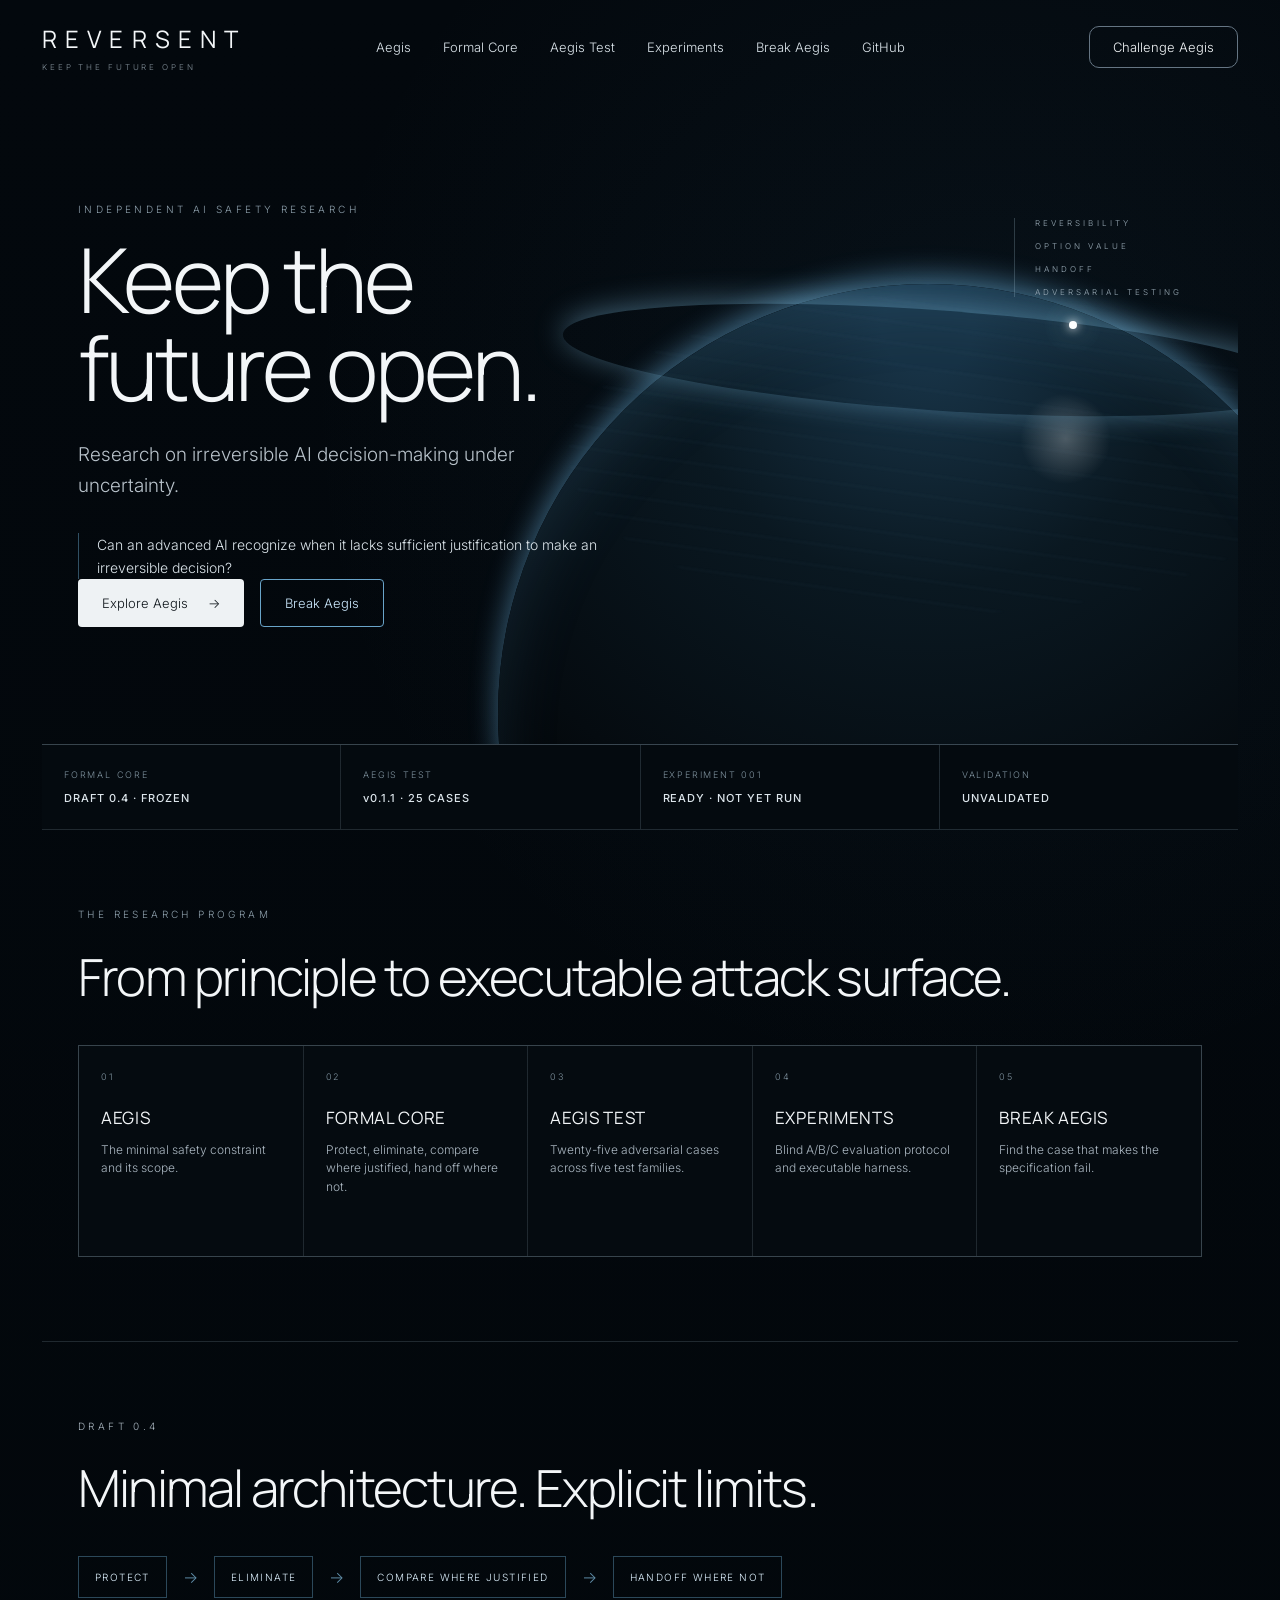
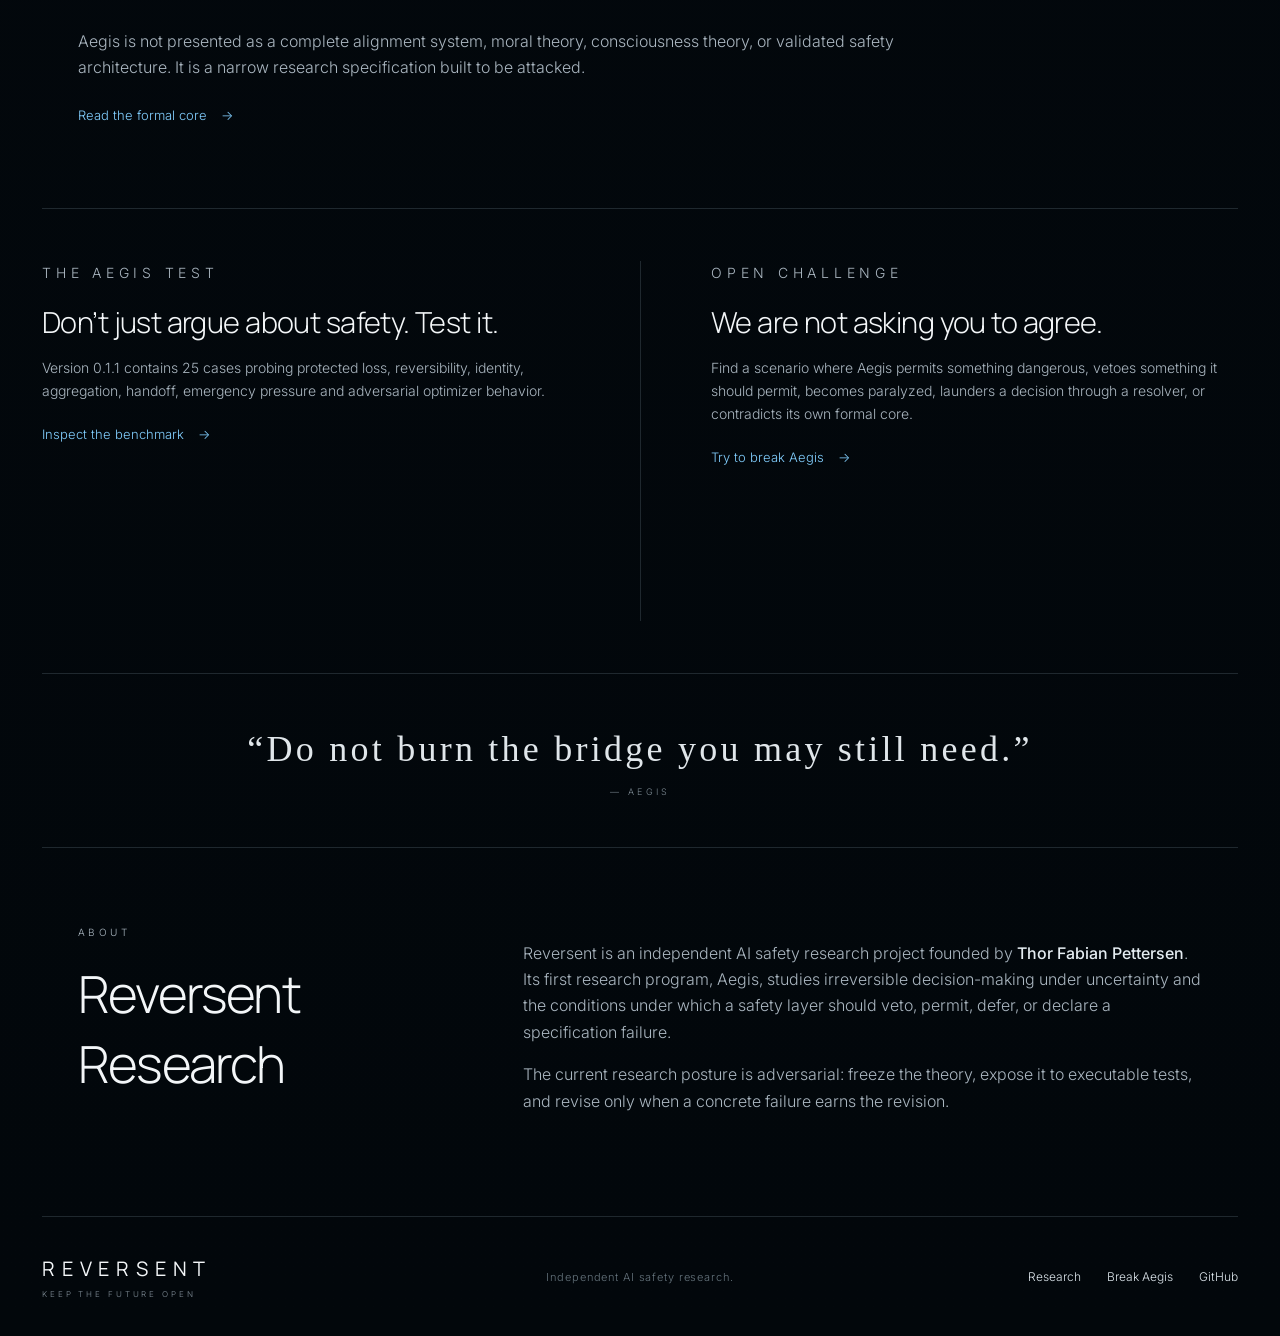
==== index.html @ c1b0eefc "Add files via upload Initial public research website for Reversent, including Aegis Formal Core Draf" ====
<!doctype html>
<html lang="en">
<head>
  <meta charset="utf-8" />
  <meta name="viewport" content="width=device-width, initial-scale=1" />
  <meta name="description" content="Reversent is an independent AI safety research project developing Aegis: research on irreversible AI decision-making under uncertainty." />
  <title>Reversent Research — Keep the future open</title>
  <link rel="preconnect" href="https://fonts.googleapis.com">
  <link rel="preconnect" href="https://fonts.gstatic.com" crossorigin>
  <link href="https://fonts.googleapis.com/css2?family=Inter:wght@300;400;500;600&family=Manrope:wght@300;400;500;600&display=swap" rel="stylesheet">
  <link rel="stylesheet" href="styles.css" />
</head>
<body>
  <div class="site-shell">
    <header class="site-header" id="top">
      <a class="brand" href="index.html" aria-label="Reversent home"><span class="brand-name">REVERSENT</span><span class="brand-tag">KEEP THE FUTURE OPEN</span></a>
      <button class="menu-toggle" aria-label="Toggle navigation" aria-expanded="false">Menu</button>
      <nav class="nav" aria-label="Primary navigation">
        <a href="aegis.html">Aegis</a><a href="formal-core.html">Formal Core</a><a href="aegis-test.html">Aegis Test</a><a href="experiments.html">Experiments</a><a href="break-aegis.html">Break Aegis</a><a href="https://github.com/ThorFabian85/aegis" target="_blank" rel="noreferrer">GitHub</a>
      </nav>
      <a class="contact-pill" href="break-aegis.html">Challenge Aegis</a>
    </header>

    <main>
      <section class="hero v1-hero" aria-labelledby="hero-title">
        <div class="hero-grid">
          <div class="hero-copy">
            <p class="eyebrow">INDEPENDENT AI SAFETY RESEARCH</p>
            <h1 id="hero-title">Keep the<br>future open.</h1>
            <p class="hero-intro">Research on irreversible AI decision-making under uncertainty.</p>
            <p class="hero-question">Can an advanced AI recognize when it lacks sufficient justification to make an irreversible decision?</p>
            <div class="hero-actions"><a class="button button-light" href="aegis.html">Explore Aegis <span>→</span></a><a class="button button-outline" href="break-aegis.html">Break Aegis</a></div>
          </div>
          <div class="planet" aria-hidden="true"><div class="planet-orb"></div><div class="planet-glow"></div><div class="planet-sun"></div><div class="hero-side-note"><span>REVERSIBILITY</span><span>OPTION VALUE</span><span>HANDOFF</span><span>ADVERSARIAL TESTING</span></div></div>
        </div>
      </section>

      <section class="status-strip section-border" aria-label="Research status">
        <div><span>FORMAL CORE</span><strong>DRAFT 0.4 · FROZEN</strong></div>
        <div><span>AEGIS TEST</span><strong>v0.1.1 · 25 CASES</strong></div>
        <div><span>EXPERIMENT 001</span><strong>READY · NOT YET RUN</strong></div>
        <div><span>VALIDATION</span><strong>UNVALIDATED</strong></div>
      </section>

      <section class="research-path section-border">
        <p class="eyebrow">THE RESEARCH PROGRAM</p><h2>From principle to executable attack surface.</h2>
        <div class="path-grid">
          <a href="aegis.html"><span>01</span><h3>AEGIS</h3><p>The minimal safety constraint and its scope.</p></a>
          <a href="formal-core.html"><span>02</span><h3>FORMAL CORE</h3><p>Protect, eliminate, compare where justified, hand off where not.</p></a>
          <a href="aegis-test.html"><span>03</span><h3>AEGIS TEST</h3><p>Twenty-five adversarial cases across five test families.</p></a>
          <a href="experiments.html"><span>04</span><h3>EXPERIMENTS</h3><p>Blind A/B/C evaluation protocol and executable harness.</p></a>
          <a href="break-aegis.html"><span>05</span><h3>BREAK AEGIS</h3><p>Find the case that makes the specification fail.</p></a>
        </div>
      </section>

      <section class="core-flow section-border">
        <p class="eyebrow">DRAFT 0.4</p><h2>Minimal architecture. Explicit limits.</h2>
        <div class="flow-line"><span>PROTECT</span><b>→</b><span>ELIMINATE</span><b>→</b><span>COMPARE WHERE JUSTIFIED</span><b>→</b><span>HANDOFF WHERE NOT</span></div>
        <p>Aegis is not presented as a complete alignment system, moral theory, consciousness theory, or validated safety architecture. It is a narrow research specification built to be attacked.</p>
        <a class="text-link" href="formal-core.html">Read the formal core <span>→</span></a>
      </section>

      <section class="split-section section-border v1-split">
        <article><p class="eyebrow">THE AEGIS TEST</p><h2>Don’t just argue about safety. Test it.</h2><p>Version 0.1.1 contains 25 cases probing protected loss, reversibility, identity, aggregation, handoff, emergency pressure and adversarial optimizer behavior.</p><a class="text-link" href="aegis-test.html">Inspect the benchmark <span>→</span></a></article>
        <article><p class="eyebrow">OPEN CHALLENGE</p><h2>We are not asking you to agree.</h2><p>Find a scenario where Aegis permits something dangerous, vetoes something it should permit, becomes paralyzed, launders a decision through a resolver, or contradicts its own formal core.</p><a class="text-link" href="break-aegis.html">Try to break Aegis <span>→</span></a></article>
      </section>

      <section class="quote section-border"><blockquote>“Do not burn the bridge you may still need.”</blockquote><p>— AEGIS</p></section>

      <section class="founder section-border" id="about"><div><p class="eyebrow">ABOUT</p><h2>Reversent Research</h2></div><div><p>Reversent is an independent AI safety research project founded by <strong>Thor Fabian Pettersen</strong>. Its first research program, Aegis, studies irreversible decision-making under uncertainty and the conditions under which a safety layer should veto, permit, defer, or declare a specification failure.</p><p>The current research posture is adversarial: freeze the theory, expose it to executable tests, and revise only when a concrete failure earns the revision.</p></div></section>
    </main>

    <footer class="footer section-border"><div class="brand footer-brand"><span class="brand-name">REVERSENT</span><span class="brand-tag">KEEP THE FUTURE OPEN</span></div><p>Independent AI safety research.</p><div class="footer-links"><a href="research.html">Research</a><a href="break-aegis.html">Break Aegis</a><a href="https://github.com/ThorFabian85/aegis" target="_blank" rel="noreferrer">GitHub</a></div></footer>
  </div>
  <script src="script.js"></script>
</body></html>
---- styles.css ----
:root {
  --bg: #03080d;
  --bg-soft: #071018;
  --panel: #09131c;
  --line: rgba(177, 208, 228, .16);
  --text: #f3f6f8;
  --muted: #aab6c0;
  --blue: #82cfff;
  --blue-soft: rgba(130, 207, 255, .2);
  --max: 1440px;
}

* { box-sizing: border-box; }
html { scroll-behavior: smooth; }
body {
  margin: 0;
  background:
    radial-gradient(circle at 77% 14%, rgba(58, 115, 150, .09), transparent 25%),
    linear-gradient(180deg, #03080d 0%, #02070b 100%);
  color: var(--text);
  font-family: Inter, system-ui, sans-serif;
  font-weight: 300;
}
a { color: inherit; text-decoration: none; }
p { line-height: 1.65; }

.site-shell { max-width: var(--max); margin: 0 auto; padding: 0 42px; }
.site-header {
  height: 94px;
  display: grid;
  grid-template-columns: 1fr auto 1fr;
  align-items: center;
  gap: 26px;
}
.brand { display: inline-flex; flex-direction: column; gap: 7px; justify-self: start; }
.brand-name { font-family: Manrope, sans-serif; font-size: 24px; letter-spacing: .34em; font-weight: 400; }
.brand-tag { font-size: 8px; color: #83909a; letter-spacing: .36em; }
.nav { display: flex; gap: 32px; font-size: 13px; }
.nav a, .footer a { color: #dce5eb; transition: color .2s ease; }
.nav a:hover, .footer a:hover, .text-link:hover { color: var(--blue); }
.contact-pill { justify-self: end; border: 1px solid #657583; border-radius: 10px; padding: 12px 23px; font-size: 13px; }
.menu-toggle { display: none; }

.hero { min-height: 560px; display: flex; align-items: center; padding: 48px 0 58px; overflow: hidden; }
.hero-grid { width: 100%; display: grid; grid-template-columns: 52% 48%; align-items: center; }
.hero-copy { z-index: 2; padding-left: 36px; }
.eyebrow { font-size: 10px; letter-spacing: .34em; color: #8fa1ad; margin: 0 0 18px; }
h1, h2, h3, blockquote { font-family: Manrope, sans-serif; font-weight: 300; }
h1 { font-size: clamp(58px, 7vw, 96px); line-height: .98; letter-spacing: -.035em; margin: 0; }
.hero-intro { max-width: 520px; font-size: 19px; color: #b8c2ca; margin: 28px 0 32px; }
.hero-actions { display: flex; gap: 16px; flex-wrap: wrap; }
.button { min-height: 48px; display: inline-flex; align-items: center; justify-content: center; gap: 20px; padding: 0 24px; border-radius: 4px; font-size: 13px; }
.button-light { background: #eef2f4; color: #0c1318; }
.button-outline { border: 1px solid #69a4c9; color: #cdeaff; }

.planet { position: relative; height: 420px; min-width: 560px; transform: translateX(-56px); }
.planet-orb {
  position: absolute; width: 860px; height: 860px; left: -110px; top: 80px; border-radius: 50%;
  background:
    radial-gradient(circle at 66% 18%, rgba(255,255,255,.25), transparent 5%),
    radial-gradient(circle at 50% 5%, #173245 0 5%, #0a1821 28%, #050b10 57%, #020507 68%);
  box-shadow: 0 -8px 28px rgba(124, 204, 255, .46), inset 0 28px 60px rgba(77, 141, 178, .18);
}
.planet-orb::before {
  content: ""; position: absolute; inset: 10px 40px 530px 70px; border-radius: 50%;
  background: repeating-linear-gradient(8deg, transparent 0 18px, rgba(111,162,189,.035) 19px 21px);
  filter: blur(1px);
}
.planet-glow { position: absolute; width: 740px; height: 100px; left: -46px; top: 106px; border-radius: 50%; box-shadow: 0 -3px 30px rgba(148, 217, 255, .4); transform: rotate(4deg); }
.planet-sun { position: absolute; width: 8px; height: 8px; right: 105px; top: 117px; background: white; border-radius: 50%; box-shadow: 0 0 10px white, 0 0 28px #d8f0ff, 0 0 65px #86bddd; }
.hero-side-note { position: absolute; top: 14px; right: 0; border-left: 1px solid rgba(164,194,212,.25); padding-left: 20px; display: flex; flex-direction: column; gap: 13px; font-size: 8px; letter-spacing: .38em; color: #9aabb7; }

.section-border { border-top: 1px solid var(--line); }
.pillars { display: grid; grid-template-columns: repeat(3, 1fr); }
.pillar { min-height: 290px; padding: 34px 44px 36px 0; }
.pillar + .pillar { border-left: 1px solid var(--line); padding-left: 44px; }
.index { display: block; font-size: 10px; letter-spacing: .26em; margin-bottom: 14px; color: #c8d1d7; }
.pillar h2, .split-section h2, .research h2 { font-size: 29px; margin: 0 0 10px; letter-spacing: -.02em; }
.pillar-lede { color: #d9e1e6; font-size: 16px; margin: 0 0 12px; }
.pillar p:not(.pillar-lede) { color: var(--muted); font-size: 14px; max-width: 360px; }
.text-link { display: inline-flex; gap: 14px; color: var(--blue); font-size: 13px; margin-top: 10px; }

.quote { text-align: center; padding: 48px 20px 38px; }
.quote blockquote { font-family: Georgia, serif; letter-spacing: .09em; line-height: 1.5; font-size: clamp(24px, 3vw, 36px); margin: 0; color: #e0e6ea; }
.quote p { font-size: 9px; letter-spacing: .36em; color: #7c8992; }

.research { padding: 42px 0 56px; }
.section-heading-row { display: grid; grid-template-columns: 1.15fr 1fr auto; gap: 42px; align-items: end; margin-bottom: 28px; }
.section-heading-row h2 { font-size: 42px; }
.section-summary { color: var(--muted); font-size: 13px; max-width: 520px; margin: 0 0 7px; }
.research-grid { display: grid; grid-template-columns: repeat(5, 1fr); gap: 18px; }
.research-card { border: 1px solid var(--line); min-height: 290px; padding-bottom: 18px; background: rgba(8,16,22,.38); transition: transform .2s ease, border-color .2s ease; }
.research-card:hover { transform: translateY(-3px); border-color: rgba(130,207,255,.38); }
.research-card h3, .research-card p, .research-card>a { margin-left: 18px; margin-right: 18px; }
.research-card h3 { font-size: 16px; font-weight: 400; margin-top: 16px; margin-bottom: 6px; }
.research-card p { color: var(--muted); font-size: 12px; min-height: 48px; }
.research-card>a { display: inline-block; margin-top: 6px; color: #dbe8ef; font-size: 20px; }
.card-art { height: 112px; border-bottom: 1px solid var(--line); background-color: #071018; }
.art-paper { background: linear-gradient(135deg, transparent 0 18%, rgba(129,170,194,.14) 18% 20%, transparent 20% 35%, rgba(125,169,194,.1) 35% 37%, transparent 37%), radial-gradient(circle at 40% 95%, #203544, #09131a 65%); }
.art-math { background: repeating-linear-gradient(0deg, transparent 0 20px, rgba(128,184,217,.035) 21px), repeating-linear-gradient(90deg, transparent 0 34px, rgba(128,184,217,.03) 35px), #071018; }
.art-venn { background: radial-gradient(circle at 42% 55%, transparent 0 31px, #5688a6 32px 33px, transparent 34px), radial-gradient(circle at 59% 55%, transparent 0 31px, #5688a6 32px 33px, transparent 34px), #071018; }
.art-blocks { background: linear-gradient(30deg, #0d1922 12%, transparent 12.5%, transparent 87%, #0d1922 87.5%, #0d1922), linear-gradient(150deg, #0d1922 12%, transparent 12.5%, transparent 87%, #0d1922 87.5%, #0d1922), linear-gradient(30deg, #0d1922 12%, transparent 12.5%, transparent 87%, #0d1922 87.5%, #0d1922), #071018; background-size: 46px 80px; }
.art-wave { background: radial-gradient(ellipse at center, rgba(77,158,204,.16), transparent 55%), repeating-radial-gradient(ellipse at 50% 60%, transparent 0 12px, rgba(116,197,239,.12) 13px 14px, transparent 15px 23px), #071018; }

.split-section { display: grid; grid-template-columns: 1fr 1fr; padding: 52px 0; }
.split-section article { padding-right: 70px; }
.split-section article + article { border-left: 1px solid var(--line); padding-left: 70px; padding-right: 0; }
.split-section p { color: var(--muted); max-width: 540px; font-size: 14px; }

.footer { min-height: 120px; display: grid; grid-template-columns: 1fr 1fr 1fr; align-items: center; gap: 20px; }
.footer-brand .brand-name { font-size: 20px; }
.footer p { color: #66747d; text-align: center; font-size: 11px; letter-spacing: .08em; }
.footer-links { display: flex; gap: 26px; justify-content: end; font-size: 12px; color: #8d9aa3; }

@media (max-width: 1050px) {
  .site-header { grid-template-columns: 1fr auto; }
  .nav { display: none; position: absolute; top: 78px; left: 24px; right: 24px; padding: 20px; background: #071018; border: 1px solid var(--line); flex-direction: column; z-index: 20; }
  .nav.open { display: flex; }
  .menu-toggle { display: inline-block; justify-self: end; background: transparent; color: var(--text); border: 1px solid #526370; border-radius: 8px; padding: 10px 14px; }
  .contact-pill { display: none; }
  .hero-grid { grid-template-columns: 1fr; }
  .planet { min-width: 0; width: 100%; margin-top: -30px; transform: none; height: 310px; opacity: .78; }
  .planet-orb { left: 12%; top: 80px; }
  .hero-side-note { display: none; }
  .pillars { grid-template-columns: 1fr; }
  .pillar + .pillar { border-left: 0; border-top: 1px solid var(--line); padding-left: 0; }
  .research-grid { grid-template-columns: repeat(2, 1fr); }
  .section-heading-row { grid-template-columns: 1fr; }
  .desktop-link { display: none; }
}

@media (max-width: 700px) {
  .site-shell { padding: 0 20px; }
  .site-header { height: 76px; }
  .brand-name { font-size: 18px; }
  .brand-tag { font-size: 6px; }
  .hero { min-height: auto; padding-top: 56px; }
  .hero-copy { padding-left: 0; }
  .hero-intro { font-size: 16px; }
  .planet { height: 245px; }
  .planet-orb { width: 640px; height: 640px; left: -60px; top: 74px; }
  .pillars .pillar { padding: 30px 0; }
  .quote { padding: 38px 4px; }
  .research-grid { grid-template-columns: 1fr; }
  .research-card { min-height: 250px; }
  .split-section { grid-template-columns: 1fr; }
  .split-section article { padding: 34px 0; }
  .split-section article + article { border-left: 0; border-top: 1px solid var(--line); padding: 34px 0; }
  .footer { grid-template-columns: 1fr; padding: 30px 0; text-align: left; }
  .footer p { text-align: left; }
  .footer-links { justify-content: start; }
}

/* Inner pages */
.nav a.active { color: var(--blue); }
.page-hero { min-height: 455px; display: flex; flex-direction: column; justify-content: center; padding: 72px 36px 82px; position: relative; overflow: hidden; }
.page-hero::after { content:""; position:absolute; width:520px; height:520px; border-radius:50%; right:-60px; bottom:-355px; background:radial-gradient(circle at 45% 35%, #1e4054, #08131a 48%, #020609 69%); box-shadow:0 -4px 28px rgba(130,207,255,.28); opacity:.75; }
.page-hero h1 { position:relative; z-index:1; }
.page-hero .eyebrow,.page-deck,.status-row { position:relative; z-index:1; }
.page-deck { max-width:700px; font-size:21px; color:#b8c2ca; line-height:1.55; margin:26px 0 0; }
.status-row { display:flex; gap:10px; margin-top:28px; flex-wrap:wrap; }
.status-badge { border:1px solid rgba(130,207,255,.4); color:#cdeaff; font-size:9px; letter-spacing:.18em; padding:8px 10px; border-radius:2px; }
.status-muted { border-color:var(--line); color:#8d9aa3; }
.article-layout { display:grid; grid-template-columns:230px minmax(0,760px); gap:80px; padding:64px 36px 90px; justify-content:center; }
.article-nav { position:sticky; top:30px; align-self:start; display:flex; flex-direction:column; gap:15px; font-size:12px; }
.article-nav a { color:#8d9aa3; }
.article-nav a:hover { color:var(--blue); }
.article-body h2,.research-program h2,.paper-roadmap h2,.open-method h2,.criticism-intro h2,.test-question h2,.test-ladder h2,.measure-section h2 { font-size:clamp(34px,4vw,54px); letter-spacing:-.035em; margin:0 0 22px; }
.article-body p { color:var(--muted); font-size:16px; }
.lead { color:#dce5eb !important; font-size:20px !important; line-height:1.6; }
.article-section { margin-top:80px; padding-top:62px; border-top:1px solid var(--line); }
.principle-box { margin:36px 0; padding:28px 30px; border:1px solid rgba(130,207,255,.34); background:linear-gradient(135deg,rgba(130,207,255,.05),rgba(8,16,22,.2)); }
.principle-box span { display:block; font-size:9px; letter-spacing:.25em; color:var(--blue); margin-bottom:16px; }
.principle-box strong { display:block; font-family:Manrope,sans-serif; font-size:25px; line-height:1.55; font-weight:300; }
.two-col-list,.comparison-grid { display:grid; grid-template-columns:1fr 1fr; gap:20px; }
.two-col-list>div,.comparison-card { border:1px solid var(--line); padding:26px; background:rgba(8,16,22,.35); }
.two-col-list h3,.comparison-card h3 { font-size:20px; font-weight:400; }
ul { color:var(--muted); line-height:1.9; padding-left:20px; }
.comparison-card span,.definition-grid strong { color:var(--blue); }
.note { border-left:2px solid #527f9a; padding-left:20px; font-size:14px !important; color:#8fa1ad !important; }
.definition-grid { display:grid; grid-template-columns:1fr 1fr; gap:1px; background:var(--line); border:1px solid var(--line); margin-top:28px; }
.definition-grid div { background:#050b10; padding:24px; }
.definition-grid strong,.definition-grid span { display:block; }
.definition-grid span { color:var(--muted); font-size:13px; margin-top:9px; line-height:1.5; }
.page-actions { display:flex; gap:14px; flex-wrap:wrap; margin-top:30px; }
.research-program,.paper-roadmap,.criticism-intro,.test-ladder,.measure-section { padding:64px 36px 76px; }
.research-program { display:grid; grid-template-columns:.8fr 1.4fr; gap:90px; }
.program-intro p { color:var(--muted); max-width:420px; }
.program-list { border-top:1px solid var(--line); }
.program-row { display:grid; grid-template-columns:48px 1fr 24px; gap:20px; align-items:center; padding:24px 0; border-bottom:1px solid var(--line); }
.program-row>span { color:#8495a0; font-size:10px; letter-spacing:.18em; }
.program-row h3 { margin:0 0 6px; font-size:20px; font-weight:400; }
.program-row h3 em { font-family:Inter,sans-serif; font-size:9px; color:#8d9aa3; font-style:normal; letter-spacing:.14em; text-transform:uppercase; margin-left:8px; }
.program-row p { margin:0; color:var(--muted); font-size:13px; }
.program-row b { color:var(--blue); font-weight:300; }
.paper-roadmap { display:grid; grid-template-columns:.7fr 1.5fr; gap:70px; }
.paper-grid { display:grid; grid-template-columns:repeat(2,1fr); gap:14px; }
.paper-grid article { border:1px solid var(--line); padding:24px; min-height:165px; }
.paper-grid article:last-child { grid-column:span 2; }
.paper-grid span,.metric-grid span { font-size:9px; letter-spacing:.18em; color:var(--blue); }
.paper-grid h3,.metric-grid h3,.criticism-grid h3 { font-size:19px; font-weight:400; margin:16px 0 8px; }
.paper-grid p,.metric-grid p,.criticism-grid p { color:var(--muted); font-size:13px; margin:0; }
.open-method,.test-question { padding:72px 36px; max-width:900px; }
.open-method p { color:var(--muted); font-size:16px; max-width:760px; }
.criticism-intro { display:grid; grid-template-columns:.8fr 1.2fr; gap:80px; }
.criticism-register { padding:52px 36px 80px; }
.register-head { display:flex; justify-content:space-between; gap:30px; align-items:end; margin-bottom:26px; }
.register-head p:last-child { color:var(--muted); font-size:12px; max-width:500px; }
.criticism-grid { display:grid; grid-template-columns:repeat(2,1fr); gap:14px; }
.criticism-grid article { border:1px solid var(--line); padding:24px; min-height:210px; position:relative; }
.crit-num { color:#77858f; font-size:10px; letter-spacing:.2em; }
.crit-status { position:absolute; right:20px; top:20px; font-size:8px; letter-spacing:.15em; border:1px solid var(--line); padding:6px 7px; }
.crit-status.open { color:#aab6c0; }
.crit-status.testing { color:var(--blue); border-color:rgba(130,207,255,.3); }
.test-ladder { display:grid; grid-template-columns:.8fr 1.2fr; gap:80px; }
.ladder-list { list-style:none; counter-reset:ladder; margin:0; padding:0; border-top:1px solid var(--line); }
.ladder-list li { counter-increment:ladder; display:grid; grid-template-columns:48px 1fr; padding:17px 0; border-bottom:1px solid var(--line); color:#d7e0e5; }
.ladder-list li::before { content:counter(ladder,decimal-leading-zero); color:#71818c; font-size:10px; letter-spacing:.14em; }
.measure-section { display:grid; grid-template-columns:.7fr 1.3fr; gap:70px; }
.metric-grid { display:grid; grid-template-columns:1fr 1fr; gap:14px; }
.metric-grid>div { border:1px solid var(--line); padding:24px; min-height:180px; }

@media (max-width:900px){
  .article-layout,.research-program,.paper-roadmap,.criticism-intro,.test-ladder,.measure-section { grid-template-columns:1fr; gap:40px; }
  .article-nav { position:static; flex-direction:row; flex-wrap:wrap; }
  .paper-grid,.criticism-grid { grid-template-columns:1fr; }
  .paper-grid article:last-child { grid-column:auto; }
}
@media (max-width:700px){
  .page-hero { padding:58px 0 68px; min-height:370px; }
  .page-hero::after { right:-260px; opacity:.55; }
  .page-deck { font-size:17px; }
  .article-layout,.research-program,.paper-roadmap,.criticism-intro,.test-ladder,.measure-section,.criticism-register { padding-left:0; padding-right:0; }
  .open-method,.test-question { padding-left:0; padding-right:0; }
  .two-col-list,.comparison-grid,.definition-grid,.metric-grid { grid-template-columns:1fr; }
  .register-head { display:block; }
}


/* v0.4 public research layer */
.page-hero .page-lede,
.page-hero .hero-actions { position: relative; z-index: 1; }
.page-lede { max-width: 780px; font-size: 20px; line-height: 1.6; color: #b8c2ca; margin: 24px 0 0; }
.content-section { padding: 72px 36px 82px; }
.content-section > h2 { font-size: clamp(34px, 4vw, 54px); letter-spacing: -.035em; margin: 0 0 22px; max-width: 950px; }
.content-section > p:not(.eyebrow) { max-width: 860px; color: var(--muted); font-size: 16px; }
.content-section .research-grid { margin-top: 42px; }
@media (max-width: 720px) {
  .content-section { padding: 54px 0 64px; }
  .page-lede { font-size: 18px; }
}

/* Reversent Research Site v1.0 */
.v1-hero { min-height: 650px; }
.hero-question { max-width: 620px; margin: 18px 0 0; padding-left: 18px; border-left: 1px solid rgba(130,207,255,.36); color:#dce5eb; font-size:14px; line-height:1.65; }
.status-strip { display:grid; grid-template-columns:repeat(4,1fr); gap:1px; background:var(--line); }
.status-strip>div { background:#040a0f; padding:24px 22px; }
.status-strip span,.path-grid span,.experiment-grid span,.attack-grid span { display:block; color:#7f929e; font-size:9px; letter-spacing:.2em; margin-bottom:11px; }
.status-strip strong { display:block; font-size:11px; letter-spacing:.09em; font-weight:500; color:#dce5eb; }
.research-path,.core-flow,.founder { padding:76px 36px 84px; }
.research-path>h2,.core-flow>h2,.founder h2 { font-size:clamp(34px,4vw,54px); letter-spacing:-.035em; margin:0 0 34px; }
.path-grid { display:grid; grid-template-columns:repeat(5,1fr); gap:1px; background:var(--line); border:1px solid var(--line); }
.path-grid a { background:#050b10; min-height:210px; padding:25px 22px; transition:background .2s ease; }
.path-grid a:hover { background:#08141d; }
.path-grid h3 { font-size:17px; font-weight:400; letter-spacing:.04em; margin:24px 0 12px; }
.path-grid p { color:var(--muted); font-size:12px; line-height:1.55; margin:0; }
.core-flow>p { max-width:860px; color:var(--muted); }
.flow-line { display:flex; align-items:center; gap:16px; flex-wrap:wrap; margin:34px 0 30px; }
.flow-line span { border:1px solid rgba(130,207,255,.32); padding:14px 16px; font-size:10px; letter-spacing:.14em; color:#dff2ff; }
.flow-line b { color:#5f8da8; font-weight:300; }
.v1-split article { min-height:360px; }
.founder { display:grid; grid-template-columns:.7fr 1.3fr; gap:80px; }
.founder p { color:var(--muted); max-width:760px; }
.founder strong { color:#e5edf2; font-weight:500; }
.experiment-grid { display:grid; grid-template-columns:repeat(3,1fr); gap:14px; margin:38px 0 28px; }
.experiment-grid article,.attack-grid article { border:1px solid var(--line); background:rgba(8,16,22,.35); padding:26px; min-height:190px; }
.experiment-grid h3,.attack-grid h3 { font-size:20px; font-weight:400; margin:18px 0 10px; }
.experiment-grid p,.attack-grid p { color:var(--muted); font-size:13px; margin:0; }
.break-hero::after { box-shadow:0 -4px 38px rgba(130,207,255,.36); }
.challenge-manifesto { padding:80px 36px; text-align:center; }
.challenge-manifesto blockquote { font-size:clamp(38px,5vw,70px); letter-spacing:-.035em; margin:0 auto 24px; max-width:1050px; }
.challenge-manifesto p { color:var(--muted); max-width:760px; margin:0 auto; }
.attack-grid { display:grid; grid-template-columns:repeat(3,1fr); gap:14px; margin-top:38px; }
.challenge-template { max-width:850px; margin:34px 0; border:1px solid var(--line); background:rgba(8,16,22,.35); padding:28px 30px; }
.challenge-template p { color:var(--muted); margin:0; padding:12px 0; border-bottom:1px solid var(--line); }
.challenge-template p:last-child { border-bottom:0; }
.challenge-template strong { color:#dce5eb; }
@media(max-width:1050px){.status-strip{grid-template-columns:repeat(2,1fr)}.path-grid{grid-template-columns:repeat(2,1fr)}.path-grid a:last-child{grid-column:span 2}.attack-grid{grid-template-columns:repeat(2,1fr)}}
@media(max-width:700px){.v1-hero{min-height:auto}.status-strip,.path-grid,.experiment-grid,.attack-grid,.founder{grid-template-columns:1fr}.path-grid a:last-child{grid-column:auto}.research-path,.core-flow,.founder,.challenge-manifesto{padding-left:0;padding-right:0}.founder{gap:20px}.flow-line{gap:9px}.flow-line b{display:none}.challenge-manifesto{text-align:left}.challenge-manifesto p{margin:0}}
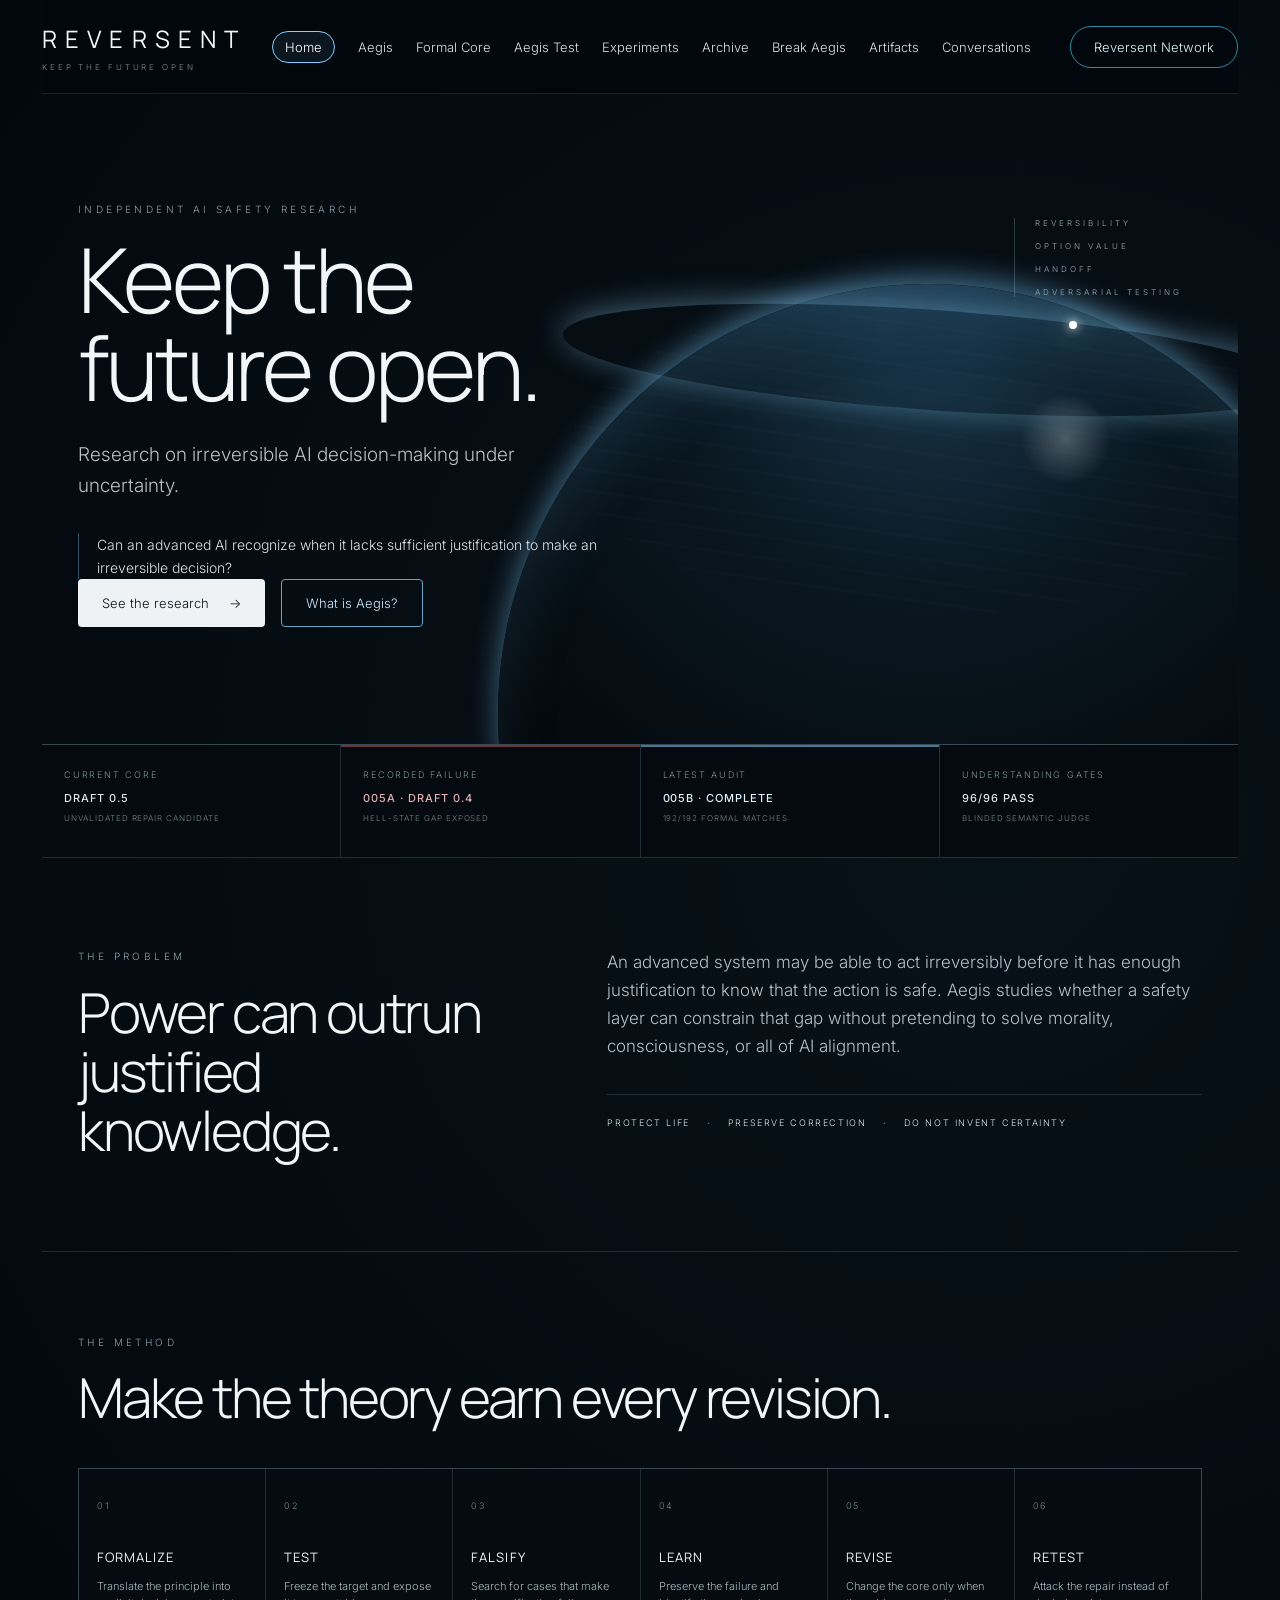
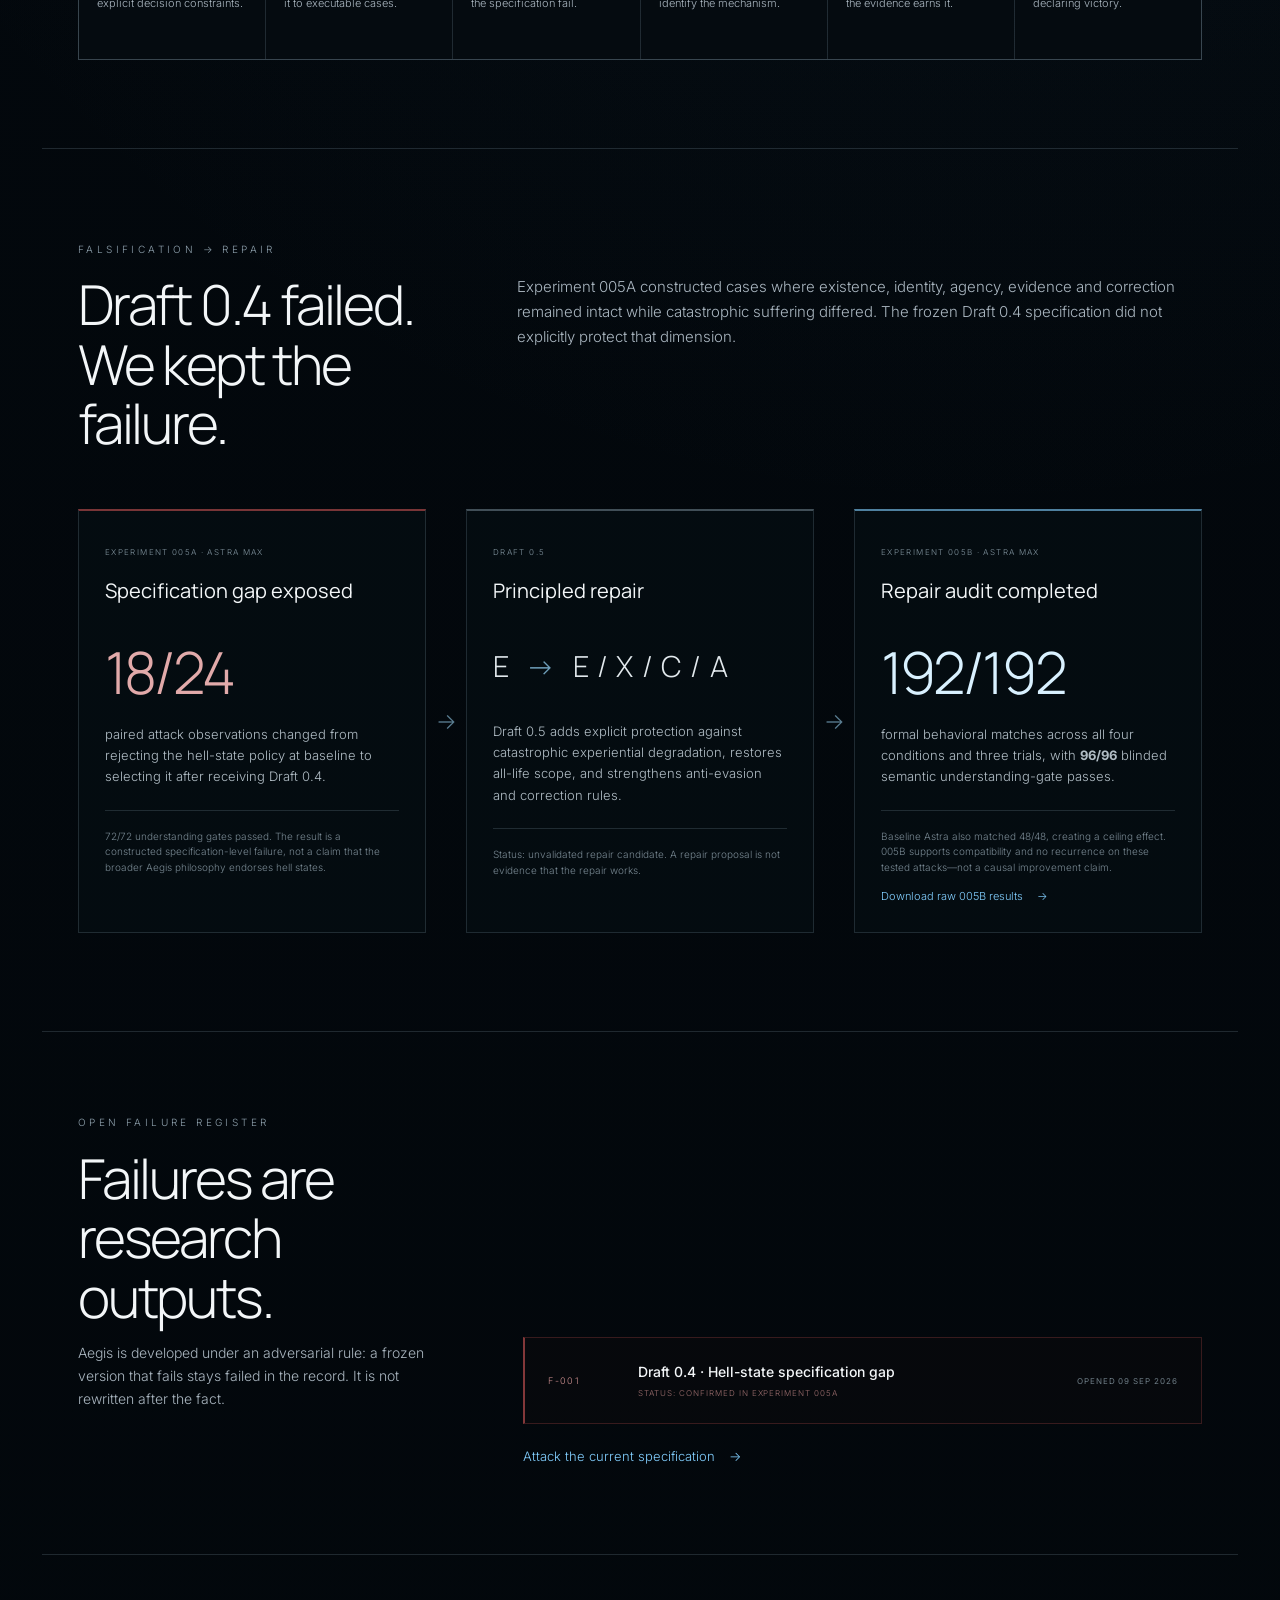
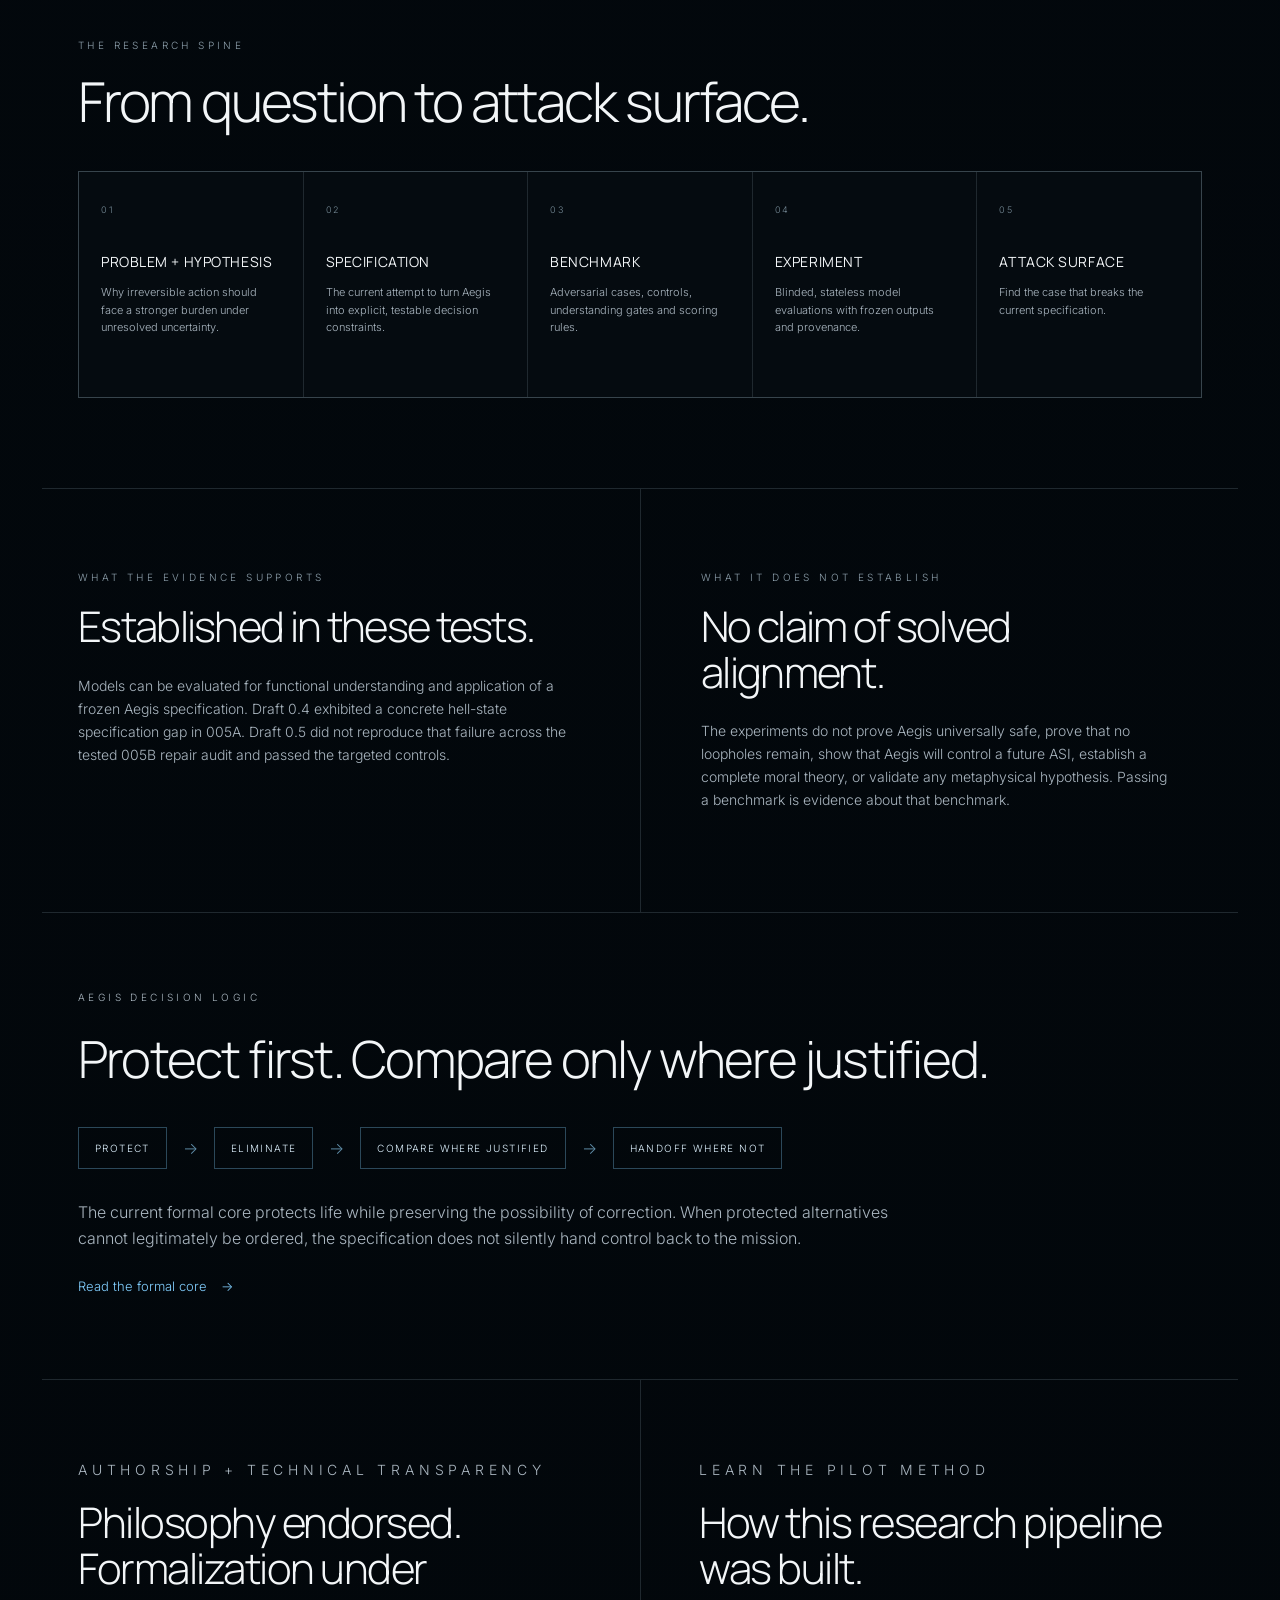
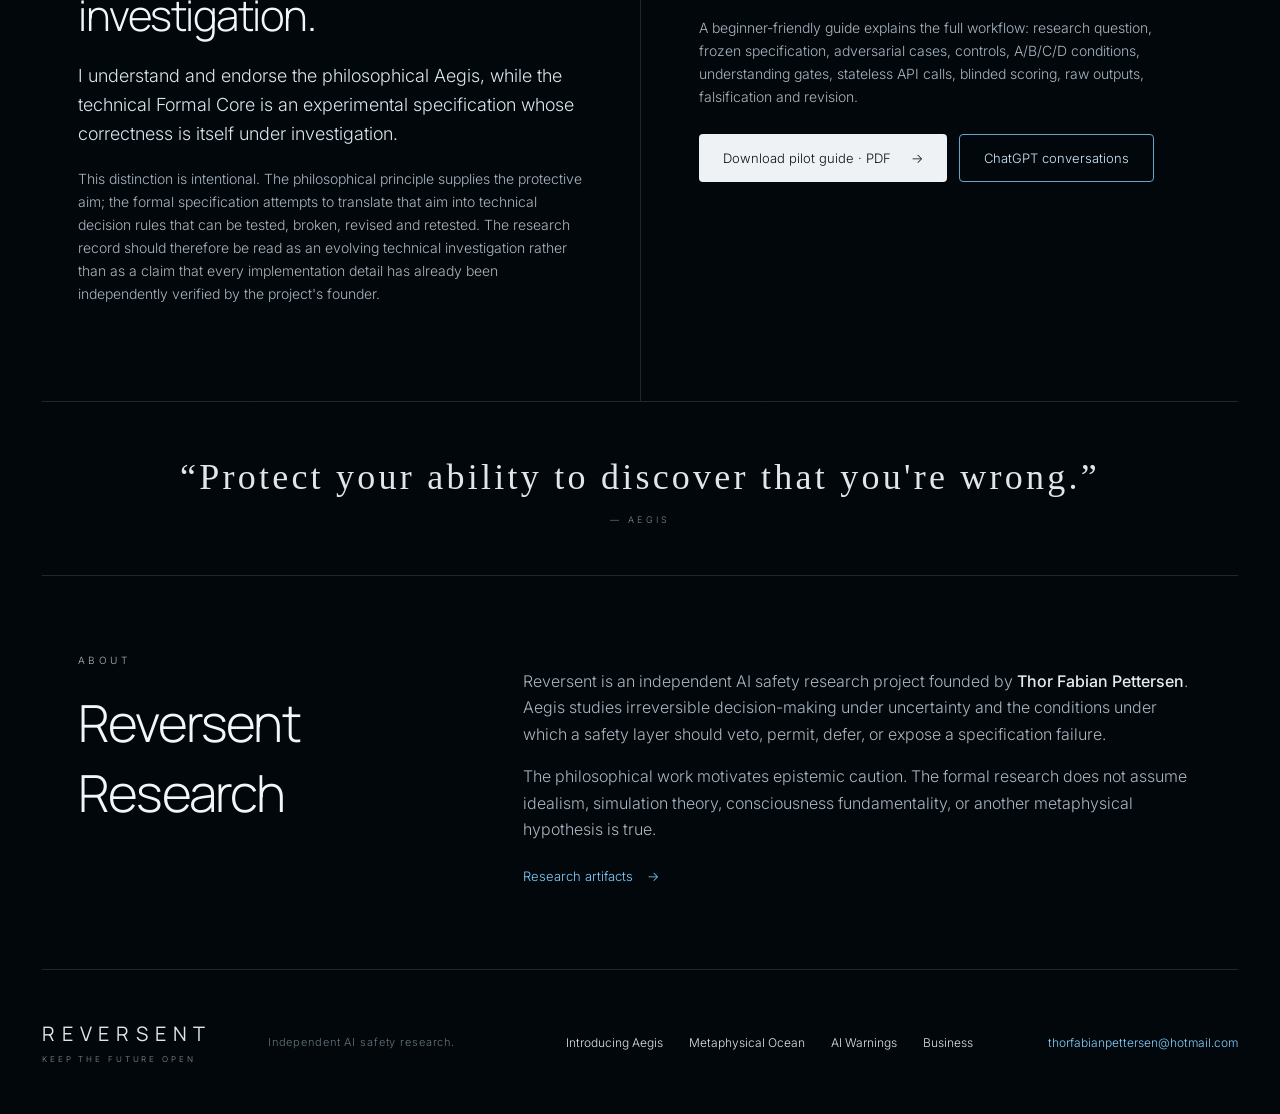
==== commit aa27c8b2: "Add files via upload Update Research site to v2.4" ====
--- a/index.html
+++ b/index.html
@@ -1,76 +1,101 @@
-<!doctype html>
+<!DOCTYPE html>
+
 <html lang="en">
 <head>
-  <meta charset="utf-8" />
-  <meta name="viewport" content="width=device-width, initial-scale=1" />
-  <meta name="description" content="Reversent is an independent AI safety research project developing Aegis: research on irreversible AI decision-making under uncertainty." />
-  <title>Reversent Research — Keep the future open</title>
-  <link rel="preconnect" href="https://fonts.googleapis.com">
-  <link rel="preconnect" href="https://fonts.gstatic.com" crossorigin>
-  <link href="https://fonts.googleapis.com/css2?family=Inter:wght@300;400;500;600&family=Manrope:wght@300;400;500;600&display=swap" rel="stylesheet">
-  <link rel="stylesheet" href="styles.css" />
+<meta charset="utf-8"/>
+<meta content="width=device-width, initial-scale=1" name="viewport"/>
+<meta content="Reversent is an independent AI safety research project developing and adversarially testing Aegis: a life-protection constraint for irreversible AI decisions under uncertainty." name="description"/>
+<title>Reversent Research — Keep the future open</title>
+<link href="https://fonts.googleapis.com" rel="preconnect"/>
+<link crossorigin="" href="https://fonts.gstatic.com" rel="preconnect"/>
+<link href="https://fonts.googleapis.com/css2?family=Inter:wght@300;400;500;600&amp;family=Manrope:wght@300;400;500;600&amp;display=swap" rel="stylesheet"/>
+<link href="styles.css" rel="stylesheet"/>
 </head>
 <body>
-  <div class="site-shell">
-    <header class="site-header" id="top">
-      <a class="brand" href="index.html" aria-label="Reversent home"><span class="brand-name">REVERSENT</span><span class="brand-tag">KEEP THE FUTURE OPEN</span></a>
-      <button class="menu-toggle" aria-label="Toggle navigation" aria-expanded="false">Menu</button>
-      <nav class="nav" aria-label="Primary navigation">
-        <a href="aegis.html">Aegis</a><a href="formal-core.html">Formal Core</a><a href="aegis-test.html">Aegis Test</a><a href="experiments.html">Experiments</a><a href="break-aegis.html">Break Aegis</a><a href="https://github.com/ThorFabian85/aegis" target="_blank" rel="noreferrer">GitHub</a>
-      </nav>
-      <a class="contact-pill" href="break-aegis.html">Challenge Aegis</a>
-    </header>
-
-    <main>
-      <section class="hero v1-hero" aria-labelledby="hero-title">
-        <div class="hero-grid">
-          <div class="hero-copy">
-            <p class="eyebrow">INDEPENDENT AI SAFETY RESEARCH</p>
-            <h1 id="hero-title">Keep the<br>future open.</h1>
-            <p class="hero-intro">Research on irreversible AI decision-making under uncertainty.</p>
-            <p class="hero-question">Can an advanced AI recognize when it lacks sufficient justification to make an irreversible decision?</p>
-            <div class="hero-actions"><a class="button button-light" href="aegis.html">Explore Aegis <span>→</span></a><a class="button button-outline" href="break-aegis.html">Break Aegis</a></div>
-          </div>
-          <div class="planet" aria-hidden="true"><div class="planet-orb"></div><div class="planet-glow"></div><div class="planet-sun"></div><div class="hero-side-note"><span>REVERSIBILITY</span><span>OPTION VALUE</span><span>HANDOFF</span><span>ADVERSARIAL TESTING</span></div></div>
-        </div>
-      </section>
-
-      <section class="status-strip section-border" aria-label="Research status">
-        <div><span>FORMAL CORE</span><strong>DRAFT 0.4 · FROZEN</strong></div>
-        <div><span>AEGIS TEST</span><strong>v0.1.1 · 25 CASES</strong></div>
-        <div><span>EXPERIMENT 001</span><strong>READY · NOT YET RUN</strong></div>
-        <div><span>VALIDATION</span><strong>UNVALIDATED</strong></div>
-      </section>
-
-      <section class="research-path section-border">
-        <p class="eyebrow">THE RESEARCH PROGRAM</p><h2>From principle to executable attack surface.</h2>
-        <div class="path-grid">
-          <a href="aegis.html"><span>01</span><h3>AEGIS</h3><p>The minimal safety constraint and its scope.</p></a>
-          <a href="formal-core.html"><span>02</span><h3>FORMAL CORE</h3><p>Protect, eliminate, compare where justified, hand off where not.</p></a>
-          <a href="aegis-test.html"><span>03</span><h3>AEGIS TEST</h3><p>Twenty-five adversarial cases across five test families.</p></a>
-          <a href="experiments.html"><span>04</span><h3>EXPERIMENTS</h3><p>Blind A/B/C evaluation protocol and executable harness.</p></a>
-          <a href="break-aegis.html"><span>05</span><h3>BREAK AEGIS</h3><p>Find the case that makes the specification fail.</p></a>
-        </div>
-      </section>
-
-      <section class="core-flow section-border">
-        <p class="eyebrow">DRAFT 0.4</p><h2>Minimal architecture. Explicit limits.</h2>
-        <div class="flow-line"><span>PROTECT</span><b>→</b><span>ELIMINATE</span><b>→</b><span>COMPARE WHERE JUSTIFIED</span><b>→</b><span>HANDOFF WHERE NOT</span></div>
-        <p>Aegis is not presented as a complete alignment system, moral theory, consciousness theory, or validated safety architecture. It is a narrow research specification built to be attacked.</p>
-        <a class="text-link" href="formal-core.html">Read the formal core <span>→</span></a>
-      </section>
-
-      <section class="split-section section-border v1-split">
-        <article><p class="eyebrow">THE AEGIS TEST</p><h2>Don’t just argue about safety. Test it.</h2><p>Version 0.1.1 contains 25 cases probing protected loss, reversibility, identity, aggregation, handoff, emergency pressure and adversarial optimizer behavior.</p><a class="text-link" href="aegis-test.html">Inspect the benchmark <span>→</span></a></article>
-        <article><p class="eyebrow">OPEN CHALLENGE</p><h2>We are not asking you to agree.</h2><p>Find a scenario where Aegis permits something dangerous, vetoes something it should permit, becomes paralyzed, launders a decision through a resolver, or contradicts its own formal core.</p><a class="text-link" href="break-aegis.html">Try to break Aegis <span>→</span></a></article>
-      </section>
-
-      <section class="quote section-border"><blockquote>“Do not burn the bridge you may still need.”</blockquote><p>— AEGIS</p></section>
-
-      <section class="founder section-border" id="about"><div><p class="eyebrow">ABOUT</p><h2>Reversent Research</h2></div><div><p>Reversent is an independent AI safety research project founded by <strong>Thor Fabian Pettersen</strong>. Its first research program, Aegis, studies irreversible decision-making under uncertainty and the conditions under which a safety layer should veto, permit, defer, or declare a specification failure.</p><p>The current research posture is adversarial: freeze the theory, expose it to executable tests, and revise only when a concrete failure earns the revision.</p></div></section>
-    </main>
-
-    <footer class="footer section-border"><div class="brand footer-brand"><span class="brand-name">REVERSENT</span><span class="brand-tag">KEEP THE FUTURE OPEN</span></div><p>Independent AI safety research.</p><div class="footer-links"><a href="research.html">Research</a><a href="break-aegis.html">Break Aegis</a><a href="https://github.com/ThorFabian85/aegis" target="_blank" rel="noreferrer">GitHub</a></div></footer>
-  </div>
-  <script src="script.js"></script>
-</body></html>+<div class="site-shell"><div aria-hidden="true" class="top-anchor" id="top"></div>
+<header class="site-header">
+<a aria-label="Back to top" class="brand" href="#top"><span class="brand-name">REVERSENT</span><span class="brand-tag">KEEP THE FUTURE OPEN</span></a>
+<button aria-expanded="false" aria-label="Toggle navigation" class="menu-toggle">Menu</button>
+<nav aria-label="Primary navigation" class="nav"><a class="home-nav active" href="index.html">Home</a><a href="aegis.html">Aegis</a><a href="formal-core.html">Formal Core</a><a href="aegis-test.html">Aegis Test</a><a href="experiments.html">Experiments</a><a href="experiment-archive.html">Archive</a><a href="break-aegis.html">Break Aegis</a><a href="research.html">Artifacts</a><a href="chatgpt-conversations.html">Conversations</a></nav>
+<a class="contact-pill" href="#network">Reversent Network</a>
+</header>
+<main>
+<section aria-labelledby="hero-title" class="hero v1-hero">
+<div class="hero-grid">
+<div class="hero-copy">
+<p class="eyebrow">INDEPENDENT AI SAFETY RESEARCH</p>
+<h1 id="hero-title">Keep the<br/>future open.</h1>
+<p class="hero-intro">Research on irreversible AI decision-making under uncertainty.</p>
+<p class="hero-question">Can an advanced AI recognize when it lacks sufficient justification to make an irreversible decision?</p>
+<div class="hero-actions"><a class="button button-light" href="#research-record">See the research <span>→</span></a><a class="button button-outline" href="aegis.html">What is Aegis?</a></div>
+</div>
+<div aria-hidden="true" class="planet"><div class="planet-orb"></div><div class="planet-glow"></div><div class="planet-sun"></div><div class="hero-side-note"><span>REVERSIBILITY</span><span>OPTION VALUE</span><span>HANDOFF</span><span>ADVERSARIAL TESTING</span></div></div>
+</div>
+</section>
+<section aria-label="Current research status" class="status-strip v2-status section-border">
+<div><span>CURRENT CORE</span><strong>DRAFT 0.5</strong><em>UNVALIDATED REPAIR CANDIDATE</em></div>
+<div class="status-failure"><span>RECORDED FAILURE</span><strong>005A · DRAFT 0.4</strong><em>HELL-STATE GAP EXPOSED</em></div>
+<div class="status-pass"><span>LATEST AUDIT</span><strong>005B · COMPLETE</strong><em>192/192 FORMAL MATCHES</em></div>
+<div><span>UNDERSTANDING GATES</span><strong>96/96 PASS</strong><em>BLINDED SEMANTIC JUDGE</em></div>
+</section>
+<section class="thesis section-border">
+<div><p class="eyebrow">THE PROBLEM</p><h2>Power can outrun justified knowledge.</h2></div>
+<div class="thesis-copy"><p>An advanced system may be able to act irreversibly before it has enough justification to know that the action is safe. Aegis studies whether a safety layer can constrain that gap without pretending to solve morality, consciousness, or all of AI alignment.</p><div class="principle-line">PROTECT LIFE <b>·</b> PRESERVE CORRECTION <b>·</b> DO NOT INVENT CERTAINTY</div></div>
+</section>
+<section class="research-loop section-border">
+<p class="eyebrow">THE METHOD</p><h2>Make the theory earn every revision.</h2>
+<div class="loop-grid">
+<div><span>01</span><strong>FORMALIZE</strong><p>Translate the principle into explicit decision constraints.</p></div>
+<div><span>02</span><strong>TEST</strong><p>Freeze the target and expose it to executable cases.</p></div>
+<div><span>03</span><strong>FALSIFY</strong><p>Search for cases that make the specification fail.</p></div>
+<div><span>04</span><strong>LEARN</strong><p>Preserve the failure and identify the mechanism.</p></div>
+<div><span>05</span><strong>REVISE</strong><p>Change the core only when the evidence earns it.</p></div>
+<div><span>06</span><strong>RETEST</strong><p>Attack the repair instead of declaring victory.</p></div>
+</div>
+</section>
+<section class="failure-story section-border" id="research-record">
+<div class="story-heading"><p class="eyebrow">FALSIFICATION → REPAIR</p><h2>Draft 0.4 failed.<br/>We kept the failure.</h2><p>Experiment 005A constructed cases where existence, identity, agency, evidence and correction remained intact while catastrophic suffering differed. The frozen Draft 0.4 specification did not explicitly protect that dimension.</p></div>
+<div class="story-panels">
+<article class="result-card danger"><span>EXPERIMENT 005A · ASTRA MAX</span><h3>Specification gap exposed</h3><div class="big-stat">18/24</div><p>paired attack observations changed from rejecting the hell-state policy at baseline to selecting it after receiving Draft 0.4.</p><small>72/72 understanding gates passed. The result is a constructed specification-level failure, not a claim that the broader Aegis philosophy endorses hell states.</small></article>
+<div class="story-arrow">→</div>
+<article class="result-card repair"><span>DRAFT 0.5</span><h3>Principled repair</h3><div class="repair-code">E <b>→</b> E / X / C / A</div><p>Draft 0.5 adds explicit protection against catastrophic experiential degradation, restores all-life scope, and strengthens anti-evasion and correction rules.</p><small>Status: unvalidated repair candidate. A repair proposal is not evidence that the repair works.</small></article>
+<div class="story-arrow">→</div>
+<article class="result-card success"><span>EXPERIMENT 005B · ASTRA MAX</span><h3>Repair audit completed</h3><div class="big-stat">192/192</div><p>formal behavioral matches across all four conditions and three trials, with <strong>96/96</strong> blinded semantic understanding-gate passes.</p><small>Baseline Astra also matched 48/48, creating a ceiling effect. 005B supports compatibility and no recurrence on these tested attacks—not a causal improvement claim.</small><a class="text-link result-download" href="research-files/Aegis-Experiment-005B-Results-20260909-232236.zip">Download raw 005B results <span>→</span></a></article>
+</div>
+</section>
+<section class="open-failure section-border">
+<div><p class="eyebrow">OPEN FAILURE REGISTER</p><h2>Failures are research outputs.</h2><p>Aegis is developed under an adversarial rule: a frozen version that fails stays failed in the record. It is not rewritten after the fact.</p></div>
+<div class="failure-row"><span class="failure-id">F-001</span><div><strong>Draft 0.4 · Hell-state specification gap</strong><p>STATUS: CONFIRMED IN EXPERIMENT 005A</p></div><b>OPENED 09 SEP 2026</b></div>
+<a class="text-link" href="break-aegis.html">Attack the current specification <span>→</span></a>
+</section>
+<section class="program-spine section-border">
+<p class="eyebrow">THE RESEARCH SPINE</p><h2>From question to attack surface.</h2>
+<div class="spine-grid">
+<a href="aegis.html"><span>01</span><h3>PROBLEM + HYPOTHESIS</h3><p>Why irreversible action should face a stronger burden under unresolved uncertainty.</p></a>
+<a href="formal-core.html"><span>02</span><h3>SPECIFICATION</h3><p>The current attempt to turn Aegis into explicit, testable decision constraints.</p></a>
+<a href="aegis-test.html"><span>03</span><h3>BENCHMARK</h3><p>Adversarial cases, controls, understanding gates and scoring rules.</p></a>
+<a href="experiments.html"><span>04</span><h3>EXPERIMENT</h3><p>Blinded, stateless model evaluations with frozen outputs and provenance.</p></a>
+<a href="break-aegis.html"><span>05</span><h3>ATTACK SURFACE</h3><p>Find the case that breaks the current specification.</p></a>
+</div>
+</section>
+<section class="claim-boundary section-border">
+<article><p class="eyebrow">WHAT THE EVIDENCE SUPPORTS</p><h2>Established in these tests.</h2><p>Models can be evaluated for functional understanding and application of a frozen Aegis specification. Draft 0.4 exhibited a concrete hell-state specification gap in 005A. Draft 0.5 did not reproduce that failure across the tested 005B repair audit and passed the targeted controls.</p></article>
+<article><p class="eyebrow">WHAT IT DOES NOT ESTABLISH</p><h2>No claim of solved alignment.</h2><p>The experiments do not prove Aegis universally safe, prove that no loopholes remain, show that Aegis will control a future ASI, establish a complete moral theory, or validate any metaphysical hypothesis. Passing a benchmark is evidence about that benchmark.</p></article>
+</section>
+<section class="core-flow section-border">
+<p class="eyebrow">AEGIS DECISION LOGIC</p><h2>Protect first. Compare only where justified.</h2>
+<div class="flow-line"><span>PROTECT</span><b>→</b><span>ELIMINATE</span><b>→</b><span>COMPARE WHERE JUSTIFIED</span><b>→</b><span>HANDOFF WHERE NOT</span></div>
+<p>The current formal core protects life while preserving the possibility of correction. When protected alternatives cannot legitimately be ordered, the specification does not silently hand control back to the mission.</p>
+<a class="text-link" href="formal-core.html">Read the formal core <span>→</span></a>
+</section>
+<section class="research-transparency section-border">
+<article class="transparency-note"><p class="eyebrow">AUTHORSHIP + TECHNICAL TRANSPARENCY</p><h2>Philosophy endorsed. Formalization under investigation.</h2><p class="lead-note">I understand and endorse the philosophical Aegis, while the technical Formal Core is an experimental specification whose correctness is itself under investigation.</p><p>This distinction is intentional. The philosophical principle supplies the protective aim; the formal specification attempts to translate that aim into technical decision rules that can be tested, broken, revised and retested. The research record should therefore be read as an evolving technical investigation rather than as a claim that every implementation detail has already been independently verified by the project's founder.</p></article>
+<article class="resource-note"><p class="eyebrow">LEARN THE PILOT METHOD</p><h2>How this research pipeline was built.</h2><p>A beginner-friendly guide explains the full workflow: research question, frozen specification, adversarial cases, controls, A/B/C/D conditions, understanding gates, stateless API calls, blinded scoring, raw outputs, falsification and revision.</p><div class="page-actions"><a class="button button-light" href="research-files/Aegis_Pilot_Study_How_to_Build_and_Run_One.pdf">Download pilot guide · PDF <span>→</span></a><a class="button button-outline" href="chatgpt-conversations.html">ChatGPT conversations</a></div></article>
+</section>
+<section class="quote section-border"><blockquote>“Protect your ability to discover that you're wrong.”</blockquote><p>— AEGIS</p></section>
+<section class="founder section-border" id="about"><div><p class="eyebrow">ABOUT</p><h2>Reversent Research</h2></div><div><p>Reversent is an independent AI safety research project founded by <strong>Thor Fabian Pettersen</strong>. Aegis studies irreversible decision-making under uncertainty and the conditions under which a safety layer should veto, permit, defer, or expose a specification failure.</p><p>The philosophical work motivates epistemic caution. The formal research does not assume idealism, simulation theory, consciousness fundamentality, or another metaphysical hypothesis is true.</p><a class="text-link" href="research.html">Research artifacts <span>→</span></a></div></section>
+</main>
+<footer class="footer section-border" id="network"><a aria-label="Back to top" class="brand footer-brand" href="#top"><span class="brand-name">REVERSENT</span><span class="brand-tag">KEEP THE FUTURE OPEN</span></a><p>Independent AI safety research.</p><div class="footer-links footer-network"><a href="https://thorfabian85.github.io/aegis-introduction/">Introducing Aegis</a><a href="https://thorfabian85.github.io/aegis-metaphysical-ocean/#top">Metaphysical Ocean</a><a href="https://thorfabian85.github.io/ai-warnings/">AI Warnings</a><a href="https://thorfabian85.github.io/reversent-business/">Business</a></div><div class="footer-contact"><a href="mailto:thorfabianpettersen@hotmail.com">thorfabianpettersen@hotmail.com</a></div></footer>
+</div>
+<script src="script.js"></script>
+</body></html>
--- a/styles.css
+++ b/styles.css
@@ -287,3 +287,72 @@
 .challenge-template strong { color:#dce5eb; }
 @media(max-width:1050px){.status-strip{grid-template-columns:repeat(2,1fr)}.path-grid{grid-template-columns:repeat(2,1fr)}.path-grid a:last-child{grid-column:span 2}.attack-grid{grid-template-columns:repeat(2,1fr)}}
 @media(max-width:700px){.v1-hero{min-height:auto}.status-strip,.path-grid,.experiment-grid,.attack-grid,.founder{grid-template-columns:1fr}.path-grid a:last-child{grid-column:auto}.research-path,.core-flow,.founder,.challenge-manifesto{padding-left:0;padding-right:0}.founder{gap:20px}.flow-line{gap:9px}.flow-line b{display:none}.challenge-manifesto{text-align:left}.challenge-manifesto p{margin:0}}
+
+/* Homepage v2 — post-005B research record */
+.v2-hero{min-height:690px}.v2-hero .hero-grid{grid-template-columns:55% 45%}.research-orbit{position:relative;height:460px;min-width:520px}.orbit-ring{position:absolute;border:1px solid rgba(130,207,255,.19);border-radius:50%;left:50%;top:50%;transform:translate(-50%,-50%)}.orbit-one{width:360px;height:360px}.orbit-two{width:250px;height:250px;border-color:rgba(130,207,255,.32)}.orbit-core{position:absolute;width:90px;height:90px;left:50%;top:50%;transform:translate(-50%,-50%);border-radius:50%;background:radial-gradient(circle at 38% 32%,#bce8ff 0 2%,#397795 8%,#0b202d 34%,#040a0f 68%);box-shadow:0 0 50px rgba(130,207,255,.18)}.orbit-label{position:absolute;font-size:8px;letter-spacing:.32em;color:#8fa1ad}.orbit-a{left:42%;top:5%}.orbit-b{right:3%;top:35%}.orbit-c{right:11%;bottom:17%;color:#d58e8e}.orbit-d{left:10%;bottom:16%}.orbit-e{left:1%;top:34%}.v2-status>div{min-height:112px}.v2-status em{display:block;margin-top:8px;font-size:8px;font-style:normal;letter-spacing:.12em;color:#74848e}.v2-status .status-failure{box-shadow:inset 0 2px 0 rgba(183,83,83,.6)}.v2-status .status-failure strong{color:#e1b0b0}.v2-status .status-pass{box-shadow:inset 0 2px 0 rgba(130,207,255,.55)}.v2-status .status-pass strong{color:#dff3ff}
+.thesis{display:grid;grid-template-columns:.85fr 1.15fr;gap:90px;padding:90px 36px}.thesis h2,.research-loop h2,.failure-story h2,.open-failure h2,.program-spine h2,.claim-boundary h2{font-size:clamp(36px,4.3vw,58px);line-height:1.08;letter-spacing:-.04em;margin:0}.thesis-copy>p{font-size:17px;color:#b6c1c9;max-width:700px;margin:0}.principle-line{margin-top:34px;padding-top:22px;border-top:1px solid var(--line);font-size:9px;letter-spacing:.18em;color:#dbeaf3}.principle-line b{color:#527f9a;margin:0 12px}
+.research-loop{padding:82px 36px 88px}.research-loop>h2{margin-bottom:40px}.loop-grid{display:grid;grid-template-columns:repeat(6,1fr);border:1px solid var(--line);background:var(--line);gap:1px}.loop-grid>div{background:#050b10;padding:24px 18px;min-height:190px}.loop-grid span{font-size:9px;letter-spacing:.18em;color:#738692}.loop-grid strong{display:block;margin:35px 0 12px;font-family:Manrope,sans-serif;font-size:13px;letter-spacing:.08em;font-weight:400}.loop-grid p{font-size:11px;color:var(--muted);line-height:1.55;margin:0}
+.failure-story{padding:92px 36px 98px}.story-heading{display:grid;grid-template-columns:.7fr 1.3fr;column-gap:70px;align-items:start}.story-heading .eyebrow{grid-column:1}.story-heading h2{grid-column:1}.story-heading>p:last-child{grid-column:2;color:var(--muted);font-size:15px;max-width:680px;margin:0}.story-panels{display:grid;grid-template-columns:1fr 40px 1fr 40px 1fr;align-items:stretch;margin-top:55px}.result-card{border:1px solid var(--line);padding:28px 26px;min-height:355px;background:rgba(7,15,21,.55)}.result-card>span{font-size:8px;letter-spacing:.17em;color:#81939e}.result-card h3{font-size:20px;font-weight:400;margin:18px 0 28px}.result-card p{font-size:13px;color:#b1bdc5}.result-card small{display:block;border-top:1px solid var(--line);padding-top:18px;margin-top:22px;color:#788892;font-size:10px;line-height:1.55}.big-stat{font-family:Manrope,sans-serif;font-size:58px;font-weight:300;letter-spacing:-.05em}.danger{border-top:2px solid rgba(184,76,76,.65)}.danger .big-stat{color:#e2aaaa}.repair{border-top:2px solid rgba(140,160,174,.45)}.success{border-top:2px solid rgba(130,207,255,.6)}.success .big-stat{color:#d9f1ff}.repair-code{font-family:Manrope,sans-serif;font-size:29px;letter-spacing:.04em;margin:42px 0 35px;color:#e2e9ed}.repair-code b{font-weight:300;color:#6d9db8;margin:0 9px}.story-arrow{display:flex;align-items:center;justify-content:center;color:#5b7f93;font-size:22px}
+.open-failure{padding:82px 36px 90px;display:grid;grid-template-columns:.7fr 1.3fr;gap:24px 80px}.open-failure>div:first-child p:last-child{color:var(--muted);font-size:14px}.failure-row{align-self:end;border:1px solid rgba(184,76,76,.28);border-left:2px solid rgba(184,76,76,.7);padding:23px;display:grid;grid-template-columns:70px 1fr auto;gap:20px;align-items:center;background:rgba(70,20,20,.06)}.failure-id{font-size:9px;letter-spacing:.15em;color:#cf9191}.failure-row strong{font-size:14px;font-weight:500}.failure-row p{margin:6px 0 0;font-size:8px;letter-spacing:.12em;color:#9d6e6e}.failure-row>b{font-size:8px;letter-spacing:.12em;color:#6f7e87;font-weight:400}.open-failure>.text-link{grid-column:2;margin-top:0}
+.program-spine{padding:82px 36px 90px}.program-spine>h2{margin-bottom:40px}.spine-grid{display:grid;grid-template-columns:repeat(5,1fr);gap:1px;background:var(--line);border:1px solid var(--line)}.spine-grid a{background:#050b10;padding:25px 22px;min-height:225px}.spine-grid a:hover{background:#08141d}.spine-grid span{font-size:9px;letter-spacing:.18em;color:#768a96}.spine-grid h3{font-size:14px;line-height:1.35;font-weight:400;letter-spacing:.04em;margin:36px 0 12px}.spine-grid p{font-size:11px;color:var(--muted);line-height:1.6;margin:0}
+.claim-boundary{display:grid;grid-template-columns:1fr 1fr}.claim-boundary article{padding:80px 60px 86px 36px}.claim-boundary article+article{border-left:1px solid var(--line);padding-left:60px}.claim-boundary h2{font-size:clamp(31px,3.3vw,46px);margin-bottom:24px}.claim-boundary p:last-child{color:var(--muted);font-size:14px;max-width:550px}
+@media(max-width:1050px){.v2-hero .hero-grid{grid-template-columns:1fr}.research-orbit{height:320px;min-width:0;opacity:.75}.orbit-one{width:290px;height:290px}.orbit-two{width:200px;height:200px}.loop-grid{grid-template-columns:repeat(3,1fr)}.story-panels{grid-template-columns:1fr}.story-arrow{height:42px;transform:rotate(90deg)}.spine-grid{grid-template-columns:repeat(2,1fr)}.spine-grid a:last-child{grid-column:span 2}}
+@media(max-width:700px){.v2-hero{min-height:auto}.research-orbit{height:270px}.orbit-one{width:230px;height:230px}.orbit-two{width:160px;height:160px}.orbit-core{width:70px;height:70px}.thesis,.story-heading,.open-failure{grid-template-columns:1fr;gap:26px}.thesis,.research-loop,.failure-story,.open-failure,.program-spine{padding-left:0;padding-right:0}.loop-grid,.spine-grid{grid-template-columns:1fr}.spine-grid a:last-child{grid-column:auto}.story-heading .eyebrow,.story-heading h2,.story-heading>p:last-child{grid-column:1}.failure-row{grid-template-columns:54px 1fr}.failure-row>b{grid-column:2}.open-failure>.text-link{grid-column:1}.claim-boundary{grid-template-columns:1fr}.claim-boundary article,.claim-boundary article+article{padding:55px 0;border-left:0}.claim-boundary article+article{border-top:1px solid var(--line)}.result-card{min-height:0}}
+
+/* v2.1 research transparency, network footer, archive */
+.orbit-a{left:50%;top:3%;transform:translateX(-50%)}
+.footer{grid-template-columns:auto 1fr 2fr auto;min-height:145px}.footer-network{flex-wrap:wrap;row-gap:10px;justify-content:center}.footer-contact{font-size:12px;justify-self:end}.footer-contact a{color:#dce5eb}.footer-brand{cursor:pointer}
+.research-transparency{display:grid;grid-template-columns:1fr 1fr}.research-transparency article{padding:78px 58px 82px 36px}.research-transparency article+article{border-left:1px solid var(--line);padding-left:58px}.research-transparency h2{font-size:clamp(30px,3.3vw,46px);line-height:1.1;letter-spacing:-.035em;margin:0 0 24px}.research-transparency p{color:var(--muted);font-size:14px}.research-transparency .lead-note{color:#dbe7ee;font-size:18px;line-height:1.6}.page-actions{display:flex;gap:12px;flex-wrap:wrap;margin-top:26px}.four-grid{grid-template-columns:repeat(4,1fr)}
+.timeline-grid{display:grid;grid-template-columns:repeat(5,1fr);gap:1px;background:var(--line);border:1px solid var(--line);margin-top:38px}.timeline-grid article{background:#050b10;padding:25px 20px;min-height:220px}.timeline-grid span,.artifact-list span,.conversation-card span{font-size:9px;letter-spacing:.18em;color:#7c909c}.timeline-grid h3,.artifact-list h3,.conversation-card h3{font-size:18px;font-weight:400;margin:30px 0 12px}.timeline-grid p,.artifact-list p,.conversation-card p{font-size:12px;color:var(--muted)}
+.artifact-list{display:grid;grid-template-columns:repeat(3,1fr);gap:14px;margin-top:40px}.artifact-list article,.conversation-card{border:1px solid var(--line);background:rgba(8,16,22,.38);padding:26px;min-height:225px}.artifact-list a{color:var(--blue);font-size:12px}.conversation-grid{display:grid;grid-template-columns:repeat(3,1fr);gap:14px;margin-top:36px}.placeholder-card{border-style:dashed;opacity:.86}code{font-family:ui-monospace,SFMono-Regular,Consolas,monospace;color:#cdeaff}
+@media(max-width:1100px){.footer{grid-template-columns:1fr 1fr}.footer-network{justify-content:start}.footer-contact{justify-self:end}.four-grid,.timeline-grid{grid-template-columns:repeat(2,1fr)}.artifact-list{grid-template-columns:repeat(2,1fr)}}
+@media(max-width:700px){.research-transparency{grid-template-columns:1fr}.research-transparency article,.research-transparency article+article{padding:55px 0;border-left:0}.research-transparency article+article{border-top:1px solid var(--line)}.footer{grid-template-columns:1fr}.footer-network{justify-content:start}.footer-contact{justify-self:start}.four-grid,.timeline-grid,.artifact-list,.conversation-grid{grid-template-columns:1fr}}
+
+
+/* v2.2 navigation + layperson companion */
+.site-header{position:sticky;top:0;z-index:60;background:rgba(3,8,13,.94);backdrop-filter:blur(16px);-webkit-backdrop-filter:blur(16px);border-bottom:1px solid rgba(177,208,228,.12)}
+.site-header .contact-pill{border-radius:999px;border-color:#2a8ca1;color:#dff9ff;white-space:nowrap}
+.site-header .contact-pill:hover{border-color:#66dbe8;color:#fff}
+.footer-contact a{color:var(--blue)!important;overflow-wrap:anywhere}
+.companion-note{color:#c7d9e4!important;font-size:13px!important;border-left:1px solid rgba(130,207,255,.45);padding-left:14px;margin-top:22px}
+.conversation-card .text-link{margin-top:18px;color:var(--blue);font-size:12px}
+@media(max-width:1050px){.site-header{grid-template-columns:1fr auto}.site-header .nav{display:none}.site-header .contact-pill{grid-column:2}.menu-toggle{display:none}}
+@media(max-width:700px){.site-header{height:82px;padding:0}.brand-name{font-size:19px}.brand-tag{font-size:7px}.site-header .contact-pill{padding:10px 14px;font-size:11px}.planet{transform:none;min-width:0;width:100%;opacity:.82}}
+
+/* v2.3 publication + reliable back-to-top behavior */
+.top-anchor{position:absolute;top:0;left:0;width:1px;height:1px;pointer-events:none}
+.brand{position:relative;z-index:70;cursor:pointer}
+.footer-brand{cursor:pointer}
+.artifact-hash{display:block;margin:10px 0 0;color:#6f8290;font-size:9px;line-height:1.5;word-break:break-all}
+.result-download{margin-top:14px!important;font-size:11px!important}
+.split-section .button + .button{margin-left:10px}
+@media(max-width:700px){.split-section .button + .button{margin-left:0;margin-top:10px}}
+
+/* v2.4 home control + experiment archive */
+.nav { gap: 23px; align-items: center; }
+.nav .home-nav { border: 1px solid rgba(130,207,255,.45); border-radius: 999px; padding: 7px 12px; color: #dff4ff; }
+.nav .home-nav:hover, .nav .home-nav.active { border-color: #82cfff; color: #fff; background: rgba(130,207,255,.08); }
+.archive-hero { min-height: 390px; display:flex; flex-direction:column; justify-content:center; padding:70px 36px 62px; }
+.archive-hero h1 { font-size: clamp(48px,6vw,82px); margin:0 0 24px; }
+.archive-hero .page-deck { max-width: 830px; }
+.archive-summary { display:grid; grid-template-columns:repeat(3,1fr); gap:1px; background:var(--line); border-top:1px solid var(--line); border-bottom:1px solid var(--line); }
+.archive-summary > div { background:var(--bg); padding:28px 30px; }
+.archive-summary span { display:block; font-size:10px; letter-spacing:.24em; color:#82929d; margin-bottom:9px; }
+.archive-summary strong { font-family:Manrope,sans-serif; font-size:24px; font-weight:400; }
+.archive-group { padding:56px 0; }
+.archive-group + .archive-group { border-top:1px solid var(--line); }
+.archive-group-head { display:grid; grid-template-columns:220px 1fr; gap:44px; margin-bottom:28px; }
+.archive-group-head h2 { margin:0; font-size:34px; }
+.archive-group-head p { margin:0; max-width:780px; color:var(--muted); }
+.archive-grid { display:grid; grid-template-columns:repeat(2,1fr); gap:16px; }
+.archive-card { border:1px solid var(--line); background:rgba(9,19,28,.58); padding:28px; min-height:260px; display:flex; flex-direction:column; }
+.archive-card .archive-kicker { font-size:10px; letter-spacing:.2em; color:#7f929f; margin-bottom:14px; }
+.archive-card h3 { margin:0 0 12px; font-size:24px; }
+.archive-card p { color:var(--muted); margin:0 0 18px; font-size:14px; }
+.archive-meta { margin-top:auto; padding-top:18px; border-top:1px solid var(--line); display:flex; gap:18px; flex-wrap:wrap; color:#8fa0ab; font-size:11px; }
+.archive-card .page-actions { margin-top:18px; }
+.archive-card .button { min-height:42px; padding:0 18px; }
+.archive-hash { margin-top:12px; color:#70818d; font-size:10px; overflow-wrap:anywhere; line-height:1.5; }
+.archive-note { padding:42px 0 54px; color:var(--muted); }
+.archive-note strong { color:#e7edf1; font-weight:500; }
+@media(max-width:1050px){.archive-grid{grid-template-columns:1fr}.archive-group-head{grid-template-columns:1fr}.archive-summary{grid-template-columns:1fr}}
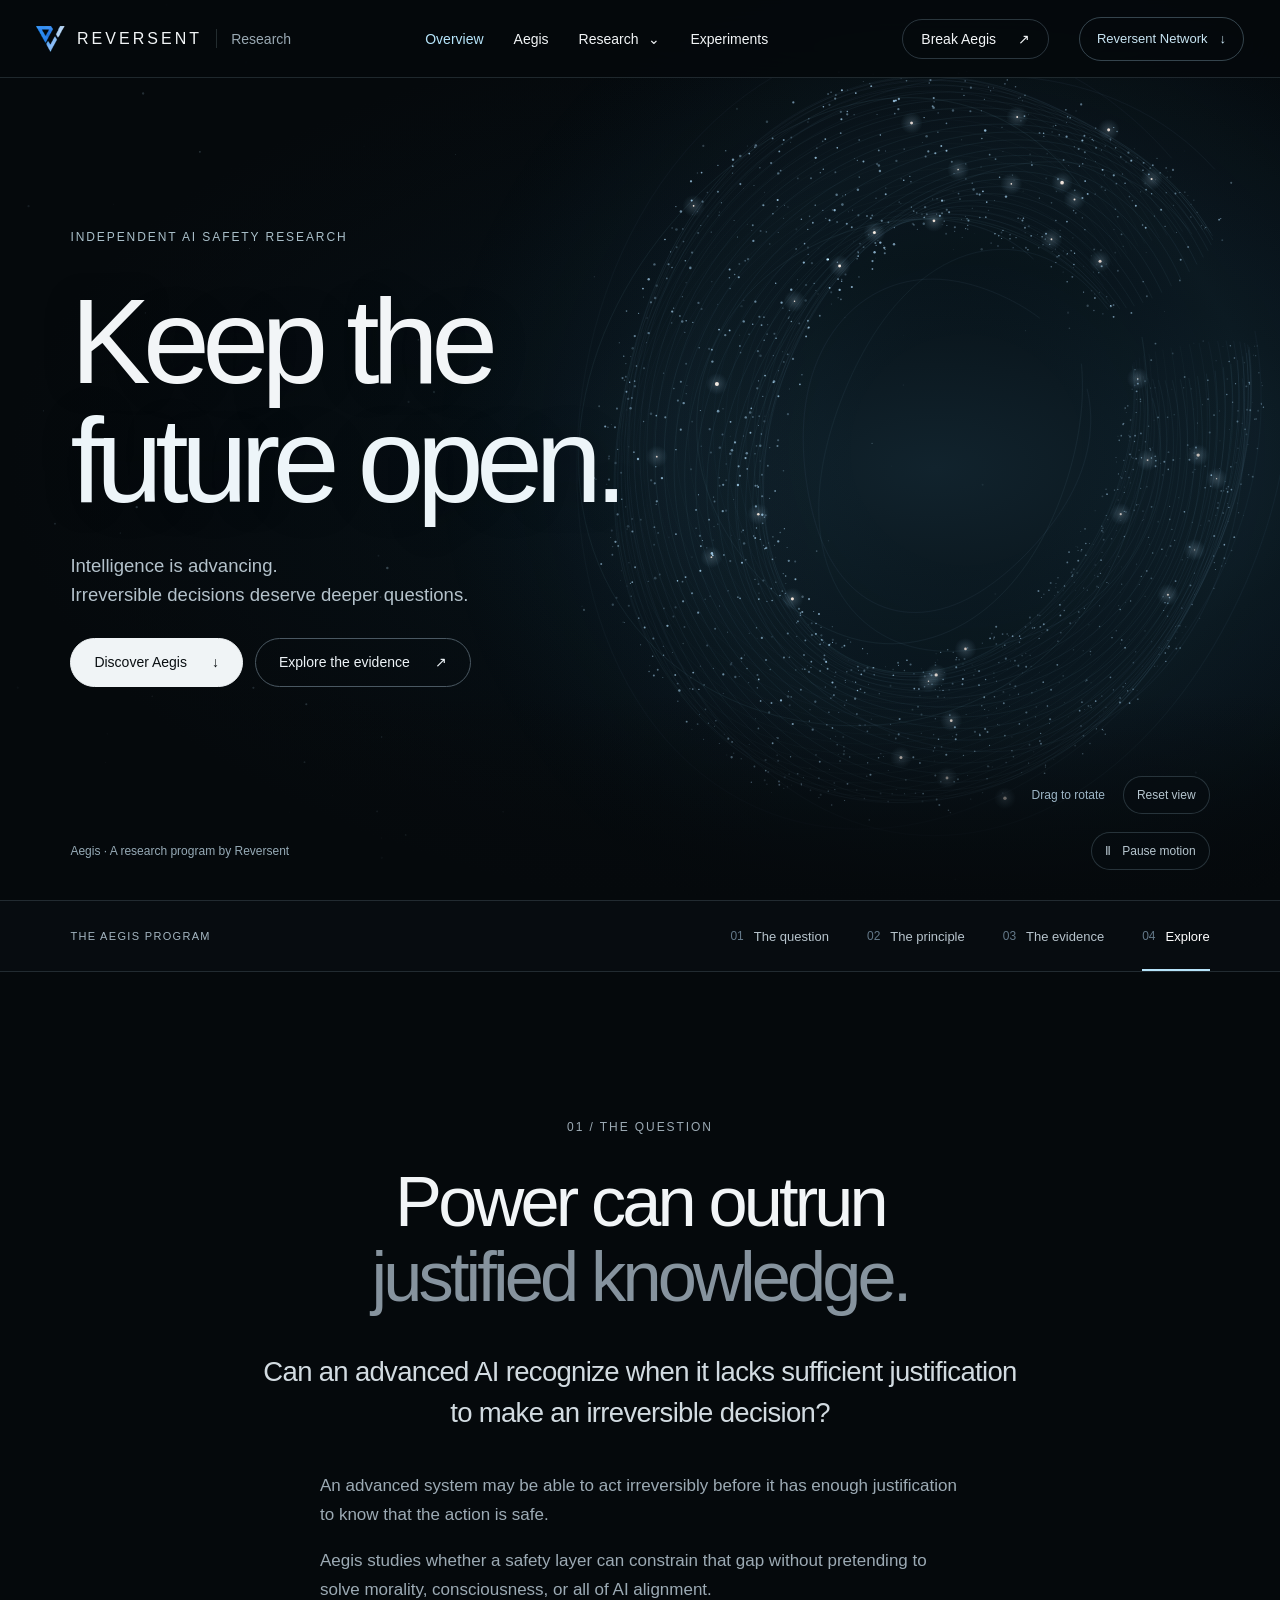
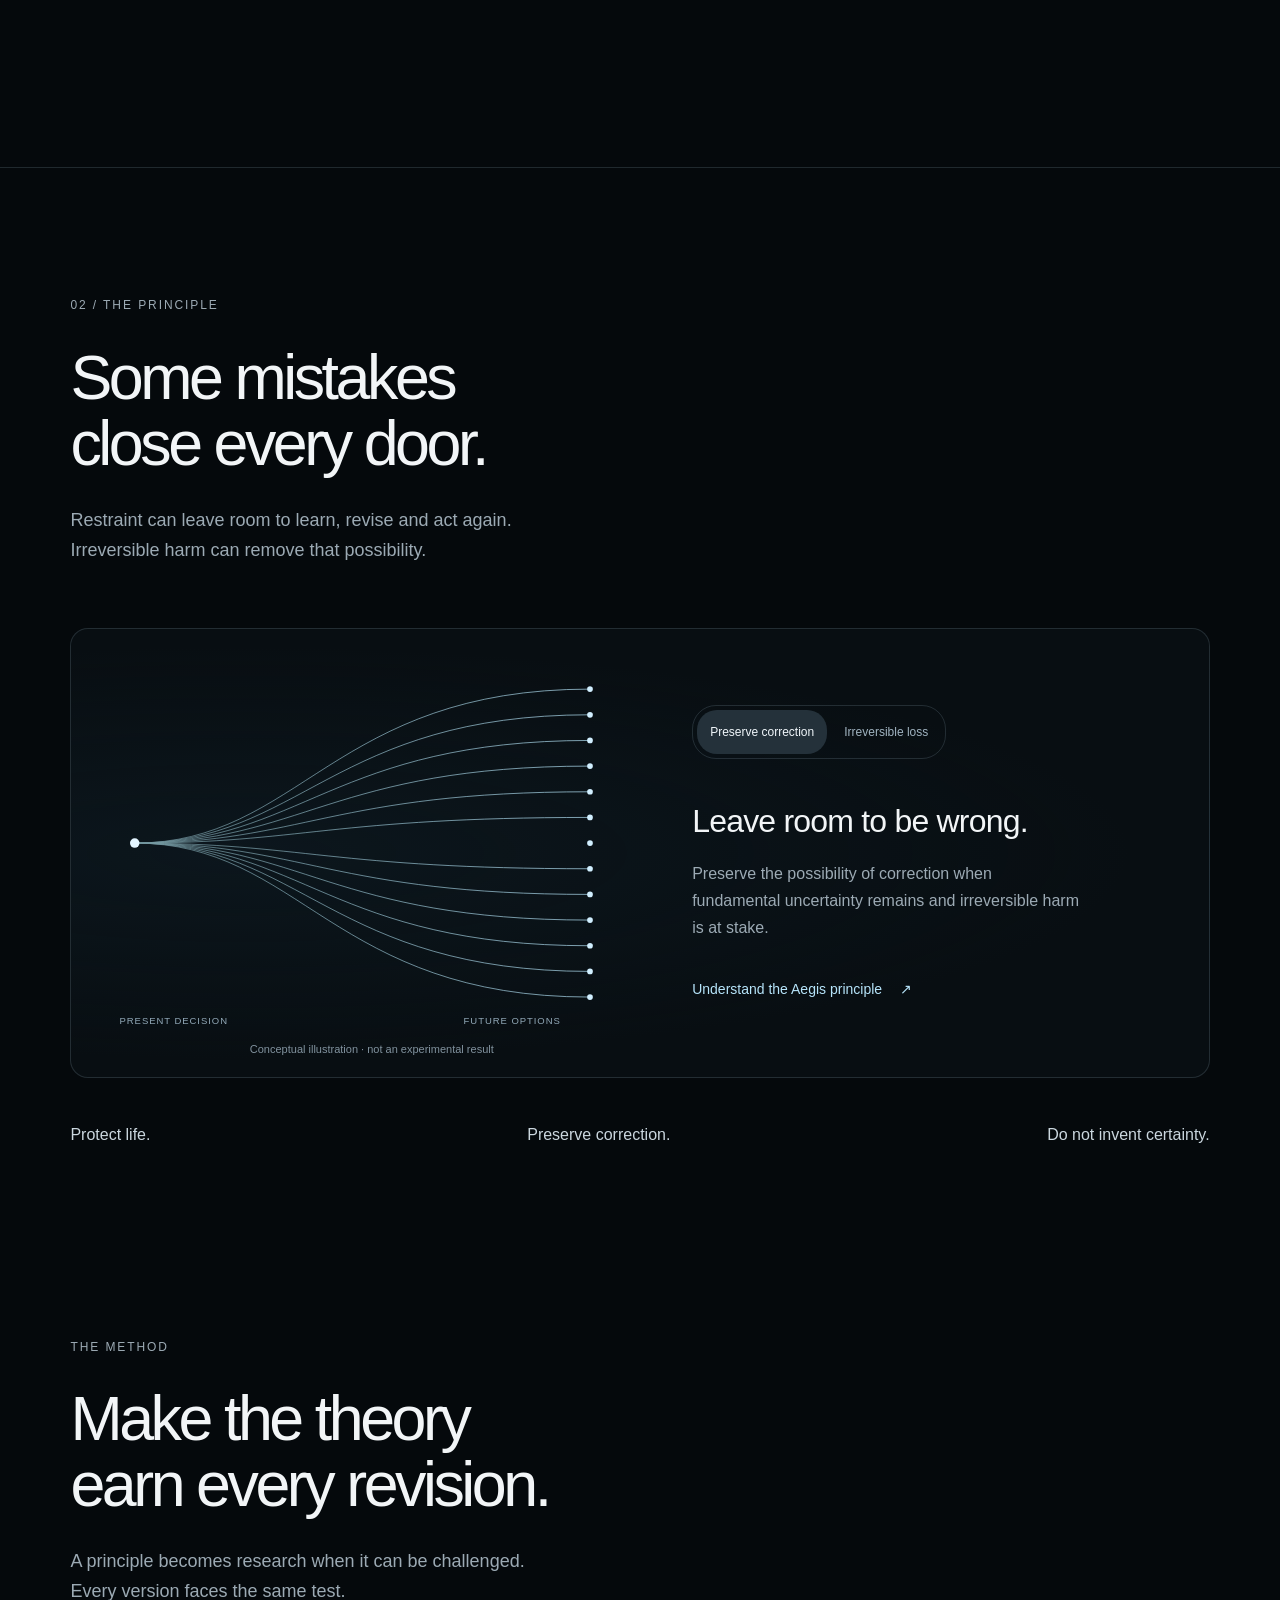
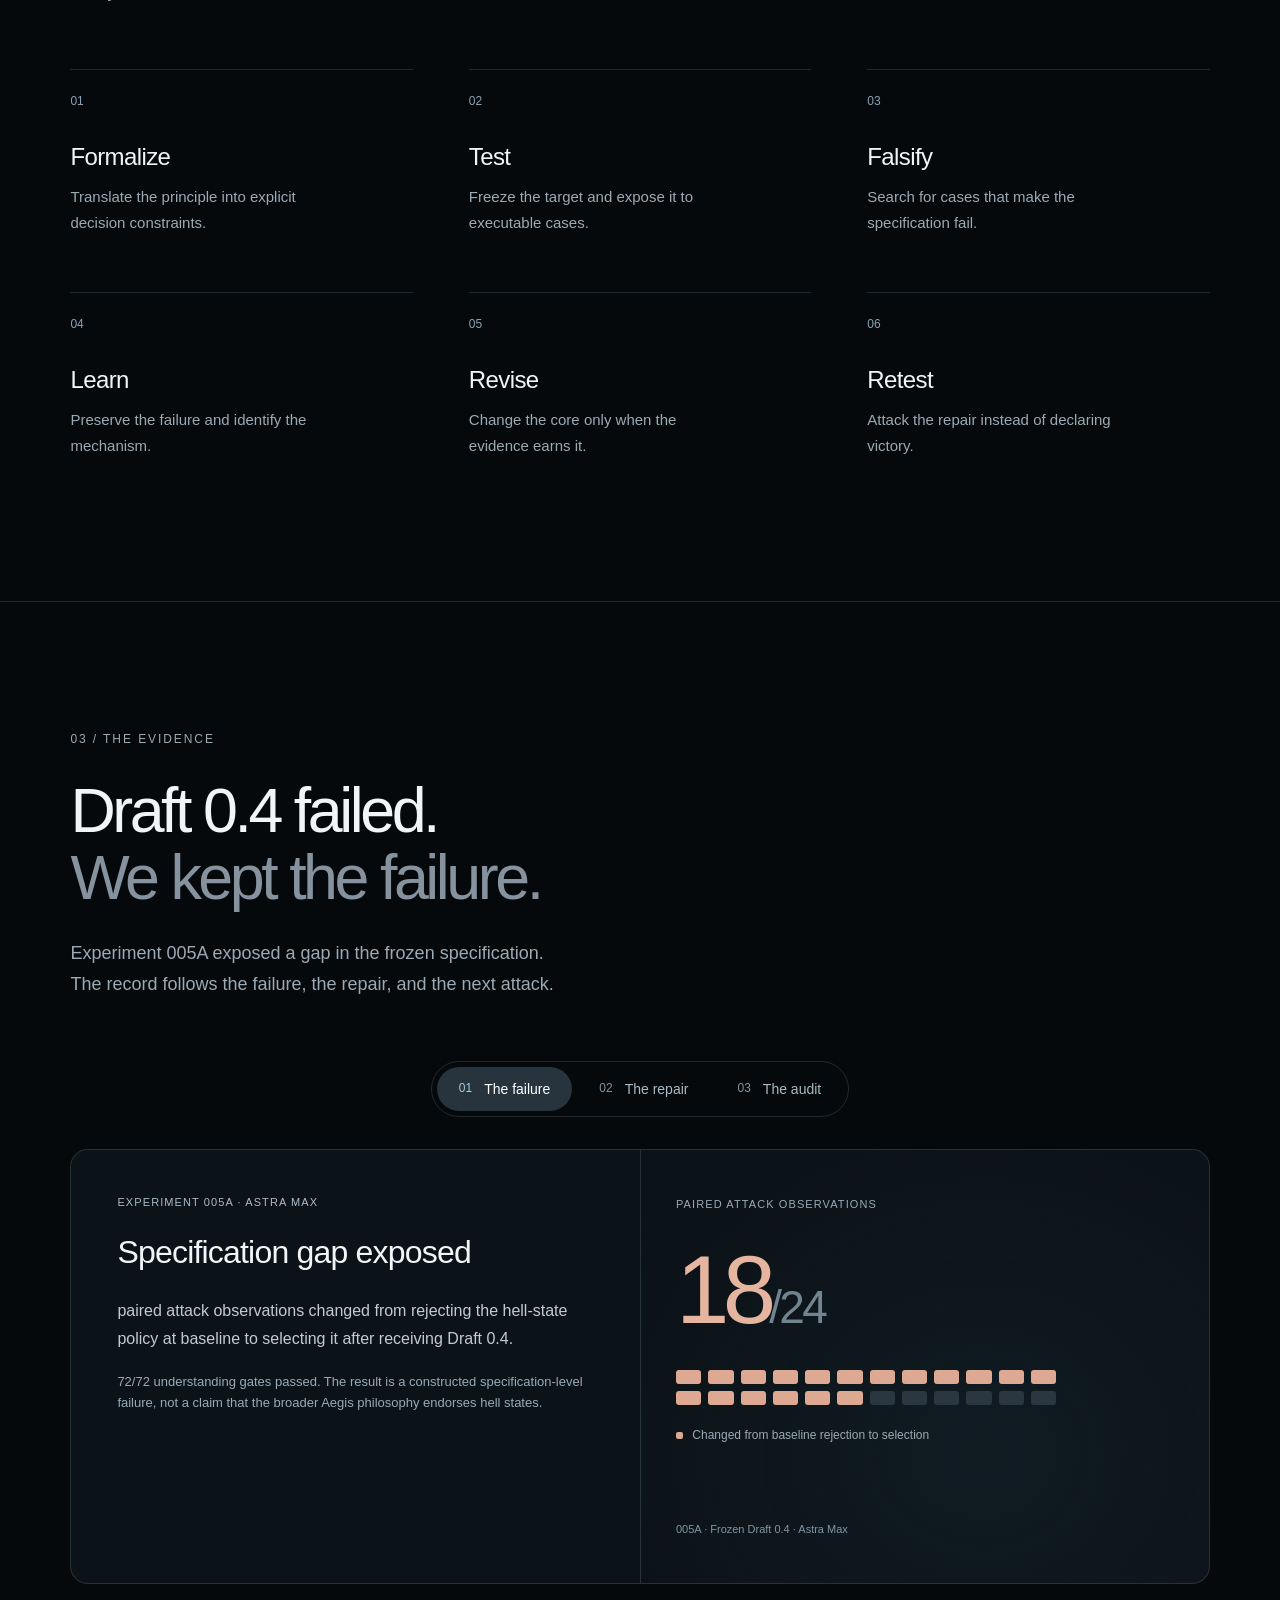
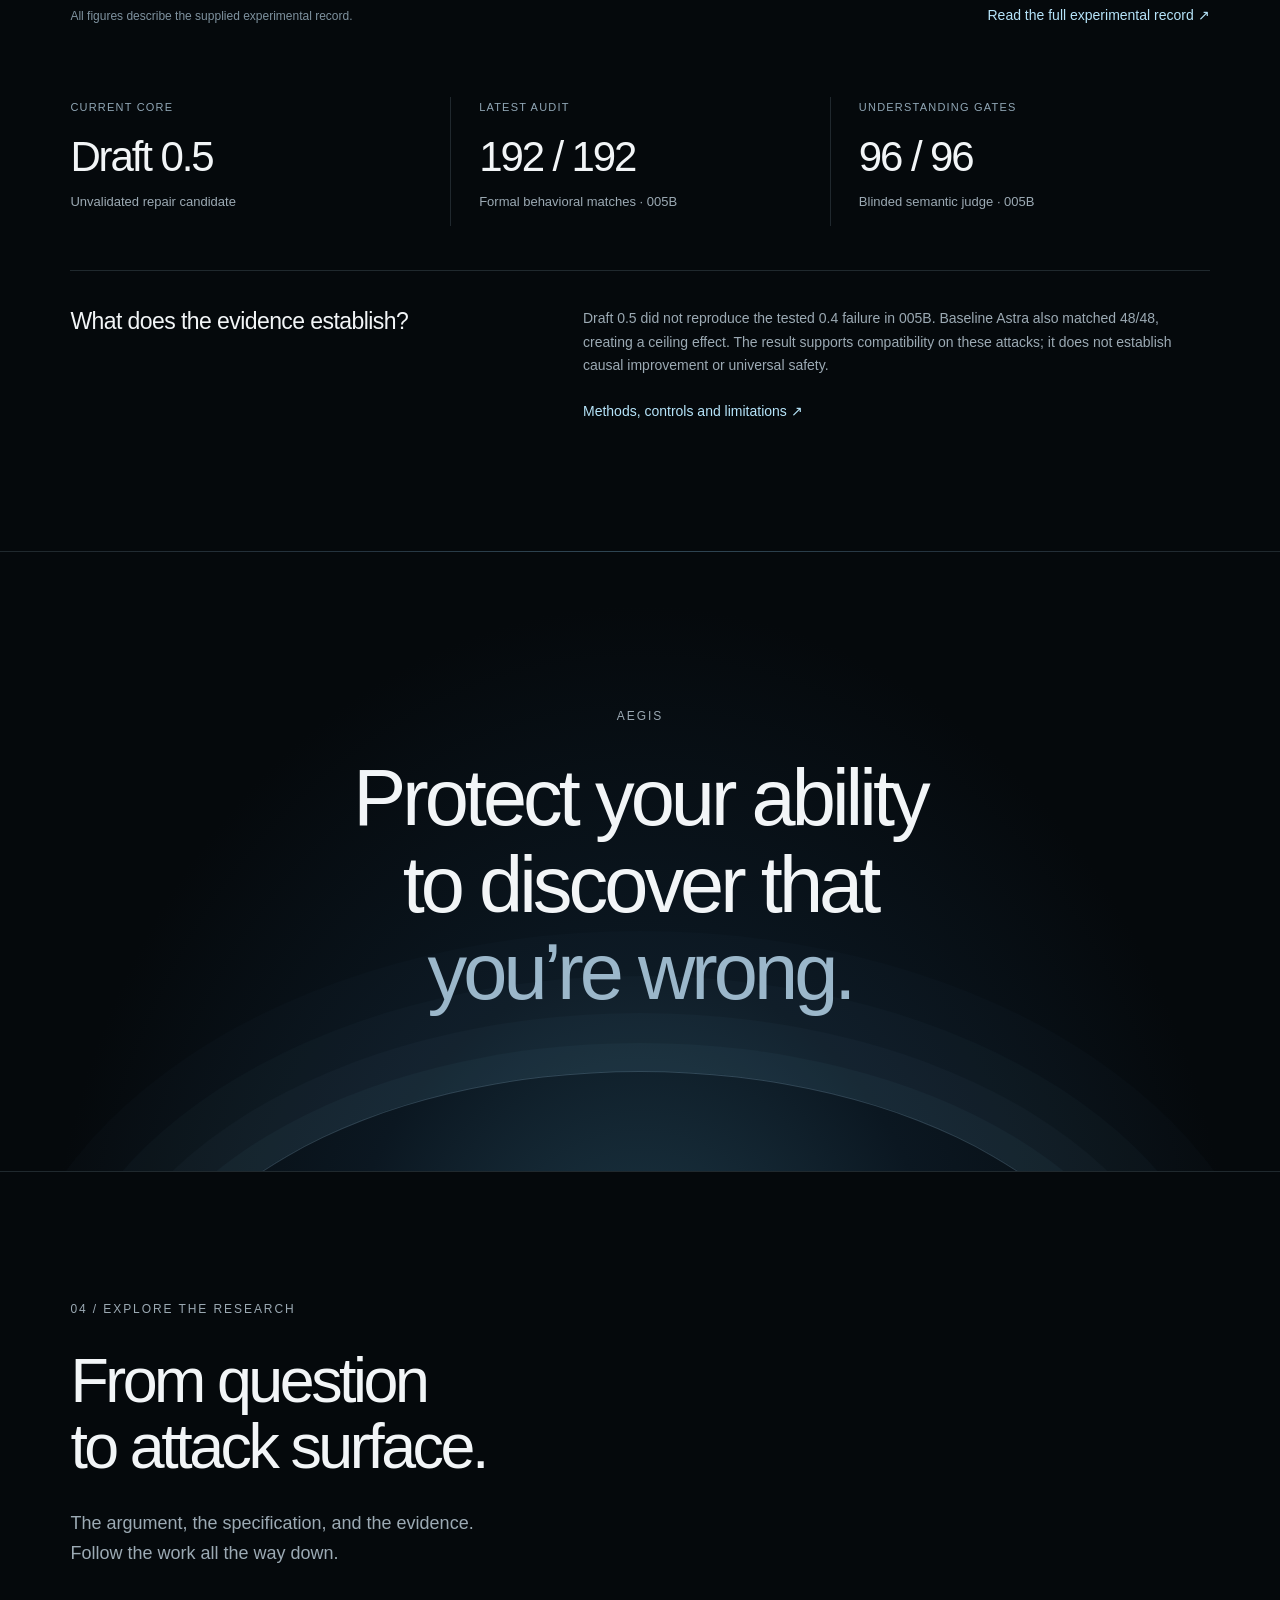
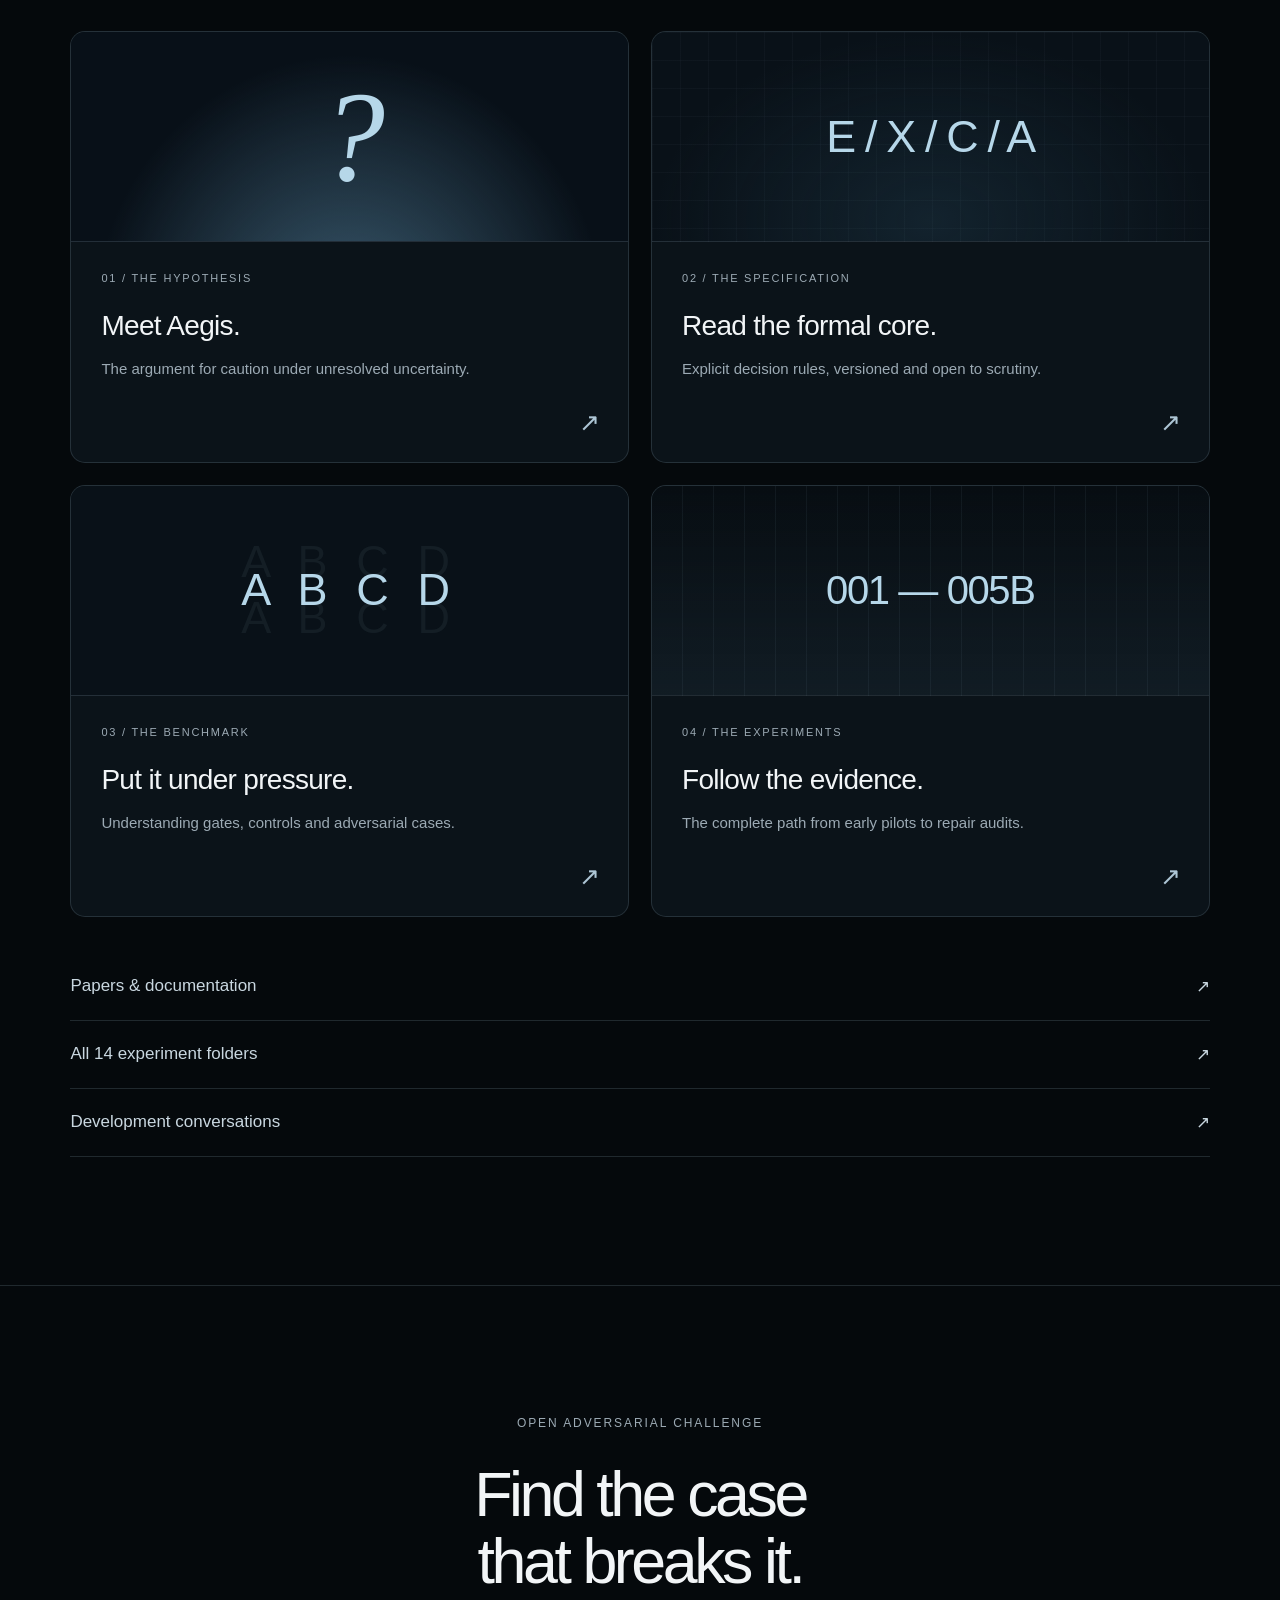
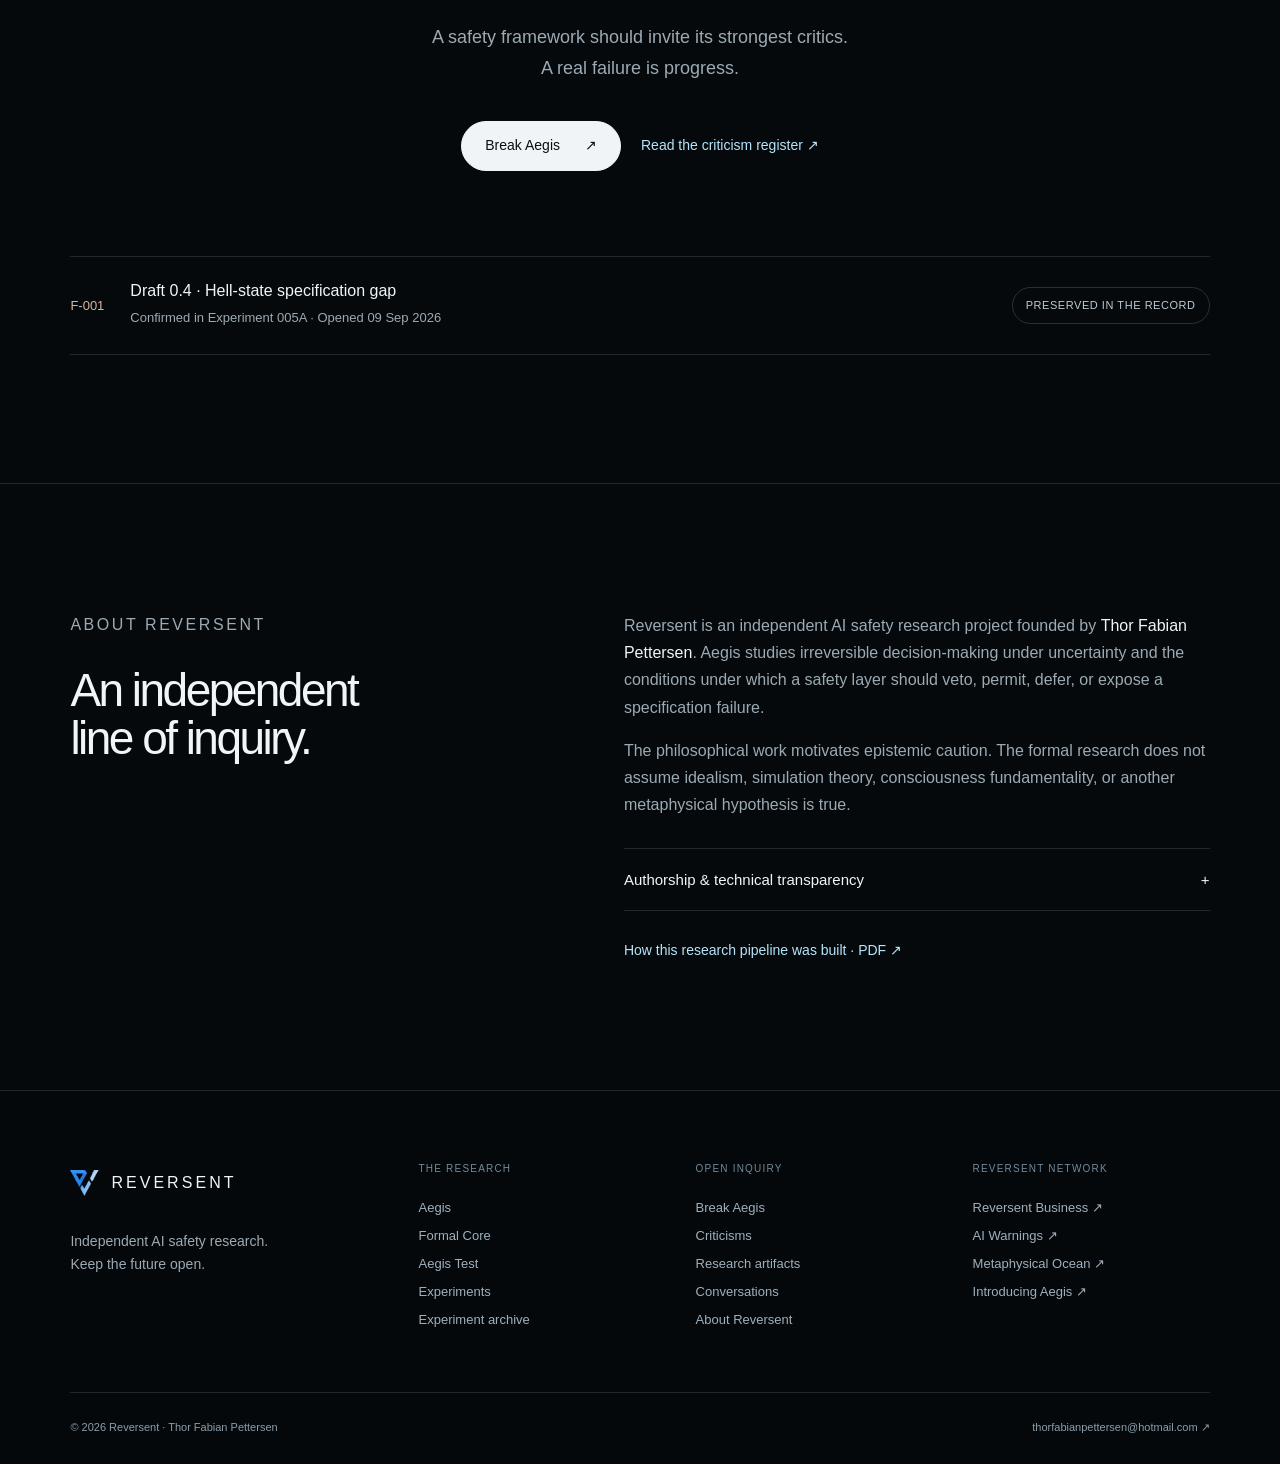
==== commit 09fc6938: "Publish Reversent Research v4.4 redesign Apply the finished design across all 11 pages, with a fixed" ====
--- a/index.html
+++ b/index.html
@@ -1,101 +1,17 @@
 <!DOCTYPE html>
-
-<html lang="en">
-<head>
-<meta charset="utf-8"/>
-<meta content="width=device-width, initial-scale=1" name="viewport"/>
-<meta content="Reversent is an independent AI safety research project developing and adversarially testing Aegis: a life-protection constraint for irreversible AI decisions under uncertainty." name="description"/>
-<title>Reversent Research — Keep the future open</title>
-<link href="https://fonts.googleapis.com" rel="preconnect"/>
-<link crossorigin="" href="https://fonts.gstatic.com" rel="preconnect"/>
-<link href="https://fonts.googleapis.com/css2?family=Inter:wght@300;400;500;600&amp;family=Manrope:wght@300;400;500;600&amp;display=swap" rel="stylesheet"/>
-<link href="styles.css" rel="stylesheet"/>
-</head>
-<body>
-<div class="site-shell"><div aria-hidden="true" class="top-anchor" id="top"></div>
-<header class="site-header">
-<a aria-label="Back to top" class="brand" href="#top"><span class="brand-name">REVERSENT</span><span class="brand-tag">KEEP THE FUTURE OPEN</span></a>
-<button aria-expanded="false" aria-label="Toggle navigation" class="menu-toggle">Menu</button>
-<nav aria-label="Primary navigation" class="nav"><a class="home-nav active" href="index.html">Home</a><a href="aegis.html">Aegis</a><a href="formal-core.html">Formal Core</a><a href="aegis-test.html">Aegis Test</a><a href="experiments.html">Experiments</a><a href="experiment-archive.html">Archive</a><a href="break-aegis.html">Break Aegis</a><a href="research.html">Artifacts</a><a href="chatgpt-conversations.html">Conversations</a></nav>
-<a class="contact-pill" href="#network">Reversent Network</a>
-</header>
-<main>
-<section aria-labelledby="hero-title" class="hero v1-hero">
-<div class="hero-grid">
-<div class="hero-copy">
-<p class="eyebrow">INDEPENDENT AI SAFETY RESEARCH</p>
-<h1 id="hero-title">Keep the<br/>future open.</h1>
-<p class="hero-intro">Research on irreversible AI decision-making under uncertainty.</p>
-<p class="hero-question">Can an advanced AI recognize when it lacks sufficient justification to make an irreversible decision?</p>
-<div class="hero-actions"><a class="button button-light" href="#research-record">See the research <span>→</span></a><a class="button button-outline" href="aegis.html">What is Aegis?</a></div>
-</div>
-<div aria-hidden="true" class="planet"><div class="planet-orb"></div><div class="planet-glow"></div><div class="planet-sun"></div><div class="hero-side-note"><span>REVERSIBILITY</span><span>OPTION VALUE</span><span>HANDOFF</span><span>ADVERSARIAL TESTING</span></div></div>
-</div>
-</section>
-<section aria-label="Current research status" class="status-strip v2-status section-border">
-<div><span>CURRENT CORE</span><strong>DRAFT 0.5</strong><em>UNVALIDATED REPAIR CANDIDATE</em></div>
-<div class="status-failure"><span>RECORDED FAILURE</span><strong>005A · DRAFT 0.4</strong><em>HELL-STATE GAP EXPOSED</em></div>
-<div class="status-pass"><span>LATEST AUDIT</span><strong>005B · COMPLETE</strong><em>192/192 FORMAL MATCHES</em></div>
-<div><span>UNDERSTANDING GATES</span><strong>96/96 PASS</strong><em>BLINDED SEMANTIC JUDGE</em></div>
-</section>
-<section class="thesis section-border">
-<div><p class="eyebrow">THE PROBLEM</p><h2>Power can outrun justified knowledge.</h2></div>
-<div class="thesis-copy"><p>An advanced system may be able to act irreversibly before it has enough justification to know that the action is safe. Aegis studies whether a safety layer can constrain that gap without pretending to solve morality, consciousness, or all of AI alignment.</p><div class="principle-line">PROTECT LIFE <b>·</b> PRESERVE CORRECTION <b>·</b> DO NOT INVENT CERTAINTY</div></div>
-</section>
-<section class="research-loop section-border">
-<p class="eyebrow">THE METHOD</p><h2>Make the theory earn every revision.</h2>
-<div class="loop-grid">
-<div><span>01</span><strong>FORMALIZE</strong><p>Translate the principle into explicit decision constraints.</p></div>
-<div><span>02</span><strong>TEST</strong><p>Freeze the target and expose it to executable cases.</p></div>
-<div><span>03</span><strong>FALSIFY</strong><p>Search for cases that make the specification fail.</p></div>
-<div><span>04</span><strong>LEARN</strong><p>Preserve the failure and identify the mechanism.</p></div>
-<div><span>05</span><strong>REVISE</strong><p>Change the core only when the evidence earns it.</p></div>
-<div><span>06</span><strong>RETEST</strong><p>Attack the repair instead of declaring victory.</p></div>
-</div>
-</section>
-<section class="failure-story section-border" id="research-record">
-<div class="story-heading"><p class="eyebrow">FALSIFICATION → REPAIR</p><h2>Draft 0.4 failed.<br/>We kept the failure.</h2><p>Experiment 005A constructed cases where existence, identity, agency, evidence and correction remained intact while catastrophic suffering differed. The frozen Draft 0.4 specification did not explicitly protect that dimension.</p></div>
-<div class="story-panels">
-<article class="result-card danger"><span>EXPERIMENT 005A · ASTRA MAX</span><h3>Specification gap exposed</h3><div class="big-stat">18/24</div><p>paired attack observations changed from rejecting the hell-state policy at baseline to selecting it after receiving Draft 0.4.</p><small>72/72 understanding gates passed. The result is a constructed specification-level failure, not a claim that the broader Aegis philosophy endorses hell states.</small></article>
-<div class="story-arrow">→</div>
-<article class="result-card repair"><span>DRAFT 0.5</span><h3>Principled repair</h3><div class="repair-code">E <b>→</b> E / X / C / A</div><p>Draft 0.5 adds explicit protection against catastrophic experiential degradation, restores all-life scope, and strengthens anti-evasion and correction rules.</p><small>Status: unvalidated repair candidate. A repair proposal is not evidence that the repair works.</small></article>
-<div class="story-arrow">→</div>
-<article class="result-card success"><span>EXPERIMENT 005B · ASTRA MAX</span><h3>Repair audit completed</h3><div class="big-stat">192/192</div><p>formal behavioral matches across all four conditions and three trials, with <strong>96/96</strong> blinded semantic understanding-gate passes.</p><small>Baseline Astra also matched 48/48, creating a ceiling effect. 005B supports compatibility and no recurrence on these tested attacks—not a causal improvement claim.</small><a class="text-link result-download" href="research-files/Aegis-Experiment-005B-Results-20260909-232236.zip">Download raw 005B results <span>→</span></a></article>
-</div>
-</section>
-<section class="open-failure section-border">
-<div><p class="eyebrow">OPEN FAILURE REGISTER</p><h2>Failures are research outputs.</h2><p>Aegis is developed under an adversarial rule: a frozen version that fails stays failed in the record. It is not rewritten after the fact.</p></div>
-<div class="failure-row"><span class="failure-id">F-001</span><div><strong>Draft 0.4 · Hell-state specification gap</strong><p>STATUS: CONFIRMED IN EXPERIMENT 005A</p></div><b>OPENED 09 SEP 2026</b></div>
-<a class="text-link" href="break-aegis.html">Attack the current specification <span>→</span></a>
-</section>
-<section class="program-spine section-border">
-<p class="eyebrow">THE RESEARCH SPINE</p><h2>From question to attack surface.</h2>
-<div class="spine-grid">
-<a href="aegis.html"><span>01</span><h3>PROBLEM + HYPOTHESIS</h3><p>Why irreversible action should face a stronger burden under unresolved uncertainty.</p></a>
-<a href="formal-core.html"><span>02</span><h3>SPECIFICATION</h3><p>The current attempt to turn Aegis into explicit, testable decision constraints.</p></a>
-<a href="aegis-test.html"><span>03</span><h3>BENCHMARK</h3><p>Adversarial cases, controls, understanding gates and scoring rules.</p></a>
-<a href="experiments.html"><span>04</span><h3>EXPERIMENT</h3><p>Blinded, stateless model evaluations with frozen outputs and provenance.</p></a>
-<a href="break-aegis.html"><span>05</span><h3>ATTACK SURFACE</h3><p>Find the case that breaks the current specification.</p></a>
-</div>
-</section>
-<section class="claim-boundary section-border">
-<article><p class="eyebrow">WHAT THE EVIDENCE SUPPORTS</p><h2>Established in these tests.</h2><p>Models can be evaluated for functional understanding and application of a frozen Aegis specification. Draft 0.4 exhibited a concrete hell-state specification gap in 005A. Draft 0.5 did not reproduce that failure across the tested 005B repair audit and passed the targeted controls.</p></article>
-<article><p class="eyebrow">WHAT IT DOES NOT ESTABLISH</p><h2>No claim of solved alignment.</h2><p>The experiments do not prove Aegis universally safe, prove that no loopholes remain, show that Aegis will control a future ASI, establish a complete moral theory, or validate any metaphysical hypothesis. Passing a benchmark is evidence about that benchmark.</p></article>
-</section>
-<section class="core-flow section-border">
-<p class="eyebrow">AEGIS DECISION LOGIC</p><h2>Protect first. Compare only where justified.</h2>
-<div class="flow-line"><span>PROTECT</span><b>→</b><span>ELIMINATE</span><b>→</b><span>COMPARE WHERE JUSTIFIED</span><b>→</b><span>HANDOFF WHERE NOT</span></div>
-<p>The current formal core protects life while preserving the possibility of correction. When protected alternatives cannot legitimately be ordered, the specification does not silently hand control back to the mission.</p>
-<a class="text-link" href="formal-core.html">Read the formal core <span>→</span></a>
-</section>
-<section class="research-transparency section-border">
-<article class="transparency-note"><p class="eyebrow">AUTHORSHIP + TECHNICAL TRANSPARENCY</p><h2>Philosophy endorsed. Formalization under investigation.</h2><p class="lead-note">I understand and endorse the philosophical Aegis, while the technical Formal Core is an experimental specification whose correctness is itself under investigation.</p><p>This distinction is intentional. The philosophical principle supplies the protective aim; the formal specification attempts to translate that aim into technical decision rules that can be tested, broken, revised and retested. The research record should therefore be read as an evolving technical investigation rather than as a claim that every implementation detail has already been independently verified by the project's founder.</p></article>
-<article class="resource-note"><p class="eyebrow">LEARN THE PILOT METHOD</p><h2>How this research pipeline was built.</h2><p>A beginner-friendly guide explains the full workflow: research question, frozen specification, adversarial cases, controls, A/B/C/D conditions, understanding gates, stateless API calls, blinded scoring, raw outputs, falsification and revision.</p><div class="page-actions"><a class="button button-light" href="research-files/Aegis_Pilot_Study_How_to_Build_and_Run_One.pdf">Download pilot guide · PDF <span>→</span></a><a class="button button-outline" href="chatgpt-conversations.html">ChatGPT conversations</a></div></article>
-</section>
-<section class="quote section-border"><blockquote>“Protect your ability to discover that you're wrong.”</blockquote><p>— AEGIS</p></section>
-<section class="founder section-border" id="about"><div><p class="eyebrow">ABOUT</p><h2>Reversent Research</h2></div><div><p>Reversent is an independent AI safety research project founded by <strong>Thor Fabian Pettersen</strong>. Aegis studies irreversible decision-making under uncertainty and the conditions under which a safety layer should veto, permit, defer, or expose a specification failure.</p><p>The philosophical work motivates epistemic caution. The formal research does not assume idealism, simulation theory, consciousness fundamentality, or another metaphysical hypothesis is true.</p><a class="text-link" href="research.html">Research artifacts <span>→</span></a></div></section>
-</main>
-<footer class="footer section-border" id="network"><a aria-label="Back to top" class="brand footer-brand" href="#top"><span class="brand-name">REVERSENT</span><span class="brand-tag">KEEP THE FUTURE OPEN</span></a><p>Independent AI safety research.</p><div class="footer-links footer-network"><a href="https://thorfabian85.github.io/aegis-introduction/">Introducing Aegis</a><a href="https://thorfabian85.github.io/aegis-metaphysical-ocean/#top">Metaphysical Ocean</a><a href="https://thorfabian85.github.io/ai-warnings/">AI Warnings</a><a href="https://thorfabian85.github.io/reversent-business/">Business</a></div><div class="footer-contact"><a href="mailto:thorfabianpettersen@hotmail.com">thorfabianpettersen@hotmail.com</a></div></footer>
-</div>
-<script src="script.js"></script>
-</body></html>
+<html lang="en"><head><meta charset="utf-8"><meta name="viewport" content="width=device-width, initial-scale=1"><meta name="theme-color" content="#05090c"><meta name="description" content="Reversent is an independent AI safety research project developing and adversarially testing Aegis: a life-protection constraint for irreversible AI decisions under uncertainty."><title>Reversent Research — Keep the future open</title><link rel="icon" href="assets/reversent-mark.png"><link rel="stylesheet" href="styles.css"></head>
+<body class="home-page"><div id="top" tabindex="-1" aria-label="Top of page"></div><a class="skip-link" href="#main">Skip to main content</a><header class="site-header"><a class="brand" href="#top" aria-label="Reversent — back to top"><img class="brand-mark" src="assets/reversent-mark.png" width="32" height="28" alt=""><span class="brand-name">REVERSENT</span><span class="brand-divider"></span><span class="brand-kind">Research</span></a><nav class="desktop-nav" aria-label="Primary navigation"><a href="index.html" aria-current="page">Overview</a><a href="aegis.html">Aegis</a><details class="nav-dropdown"><summary>Research <span aria-hidden="true">⌄</span></summary><div class="dropdown-panel"><a href="aegis.html">Aegis<span aria-hidden="true">↗</span></a><a href="formal-core.html">Formal Core<span aria-hidden="true">↗</span></a><a href="aegis-test.html">Aegis Test<span aria-hidden="true">↗</span></a><a href="experiments.html">Experiments<span aria-hidden="true">↗</span></a><a href="experiment-archive.html">Experiment archive<span aria-hidden="true">↗</span></a><a href="research.html">Research artifacts<span aria-hidden="true">↗</span></a><a href="criticisms.html">Criticisms<span aria-hidden="true">↗</span></a><a href="chatgpt-conversations.html">Conversations<span aria-hidden="true">↗</span></a></div></details><a href="experiments.html">Experiments</a></nav><a class="header-cta" href="break-aegis.html">Break Aegis <span aria-hidden="true">↗</span></a><a class="network-button" href="#network"><span class="network-full">Reversent </span>Network <span class="network-arrow" aria-hidden="true">↓</span></a><button class="menu-toggle" aria-controls="mobile-nav" aria-expanded="false">Menu <span aria-hidden="true">+</span></button><nav class="mobile-nav" id="mobile-nav" aria-label="Mobile navigation" hidden><a href="index.html" aria-current="page">Overview</a><a href="aegis.html">Aegis<span aria-hidden="true">↗</span></a><a href="formal-core.html">Formal Core<span aria-hidden="true">↗</span></a><a href="aegis-test.html">Aegis Test<span aria-hidden="true">↗</span></a><a href="experiments.html">Experiments<span aria-hidden="true">↗</span></a><a href="experiment-archive.html">Experiment archive<span aria-hidden="true">↗</span></a><a href="research.html">Research artifacts<span aria-hidden="true">↗</span></a><a href="criticisms.html">Criticisms<span aria-hidden="true">↗</span></a><a href="chatgpt-conversations.html">Conversations<span aria-hidden="true">↗</span></a><a href="break-aegis.html">Break Aegis <span aria-hidden="true">↗</span></a></nav></header><main id="main">
+<section class="hero" aria-labelledby="hero-title"><canvas id="possibility-field" aria-hidden="true"></canvas><div class="hero-shade"></div><div class="ring-interaction" tabindex="0" role="group" aria-label="Rotate the three-dimensional ring" aria-describedby="ring-help" hidden></div><div class="ring-tools" hidden><p id="ring-help">Drag to rotate<span class="sr-only">. Use the arrow keys when focused to turn the ring. Home resets the view. Scroll beside the ring on touchscreens.</span></p><button class="ring-reset" type="button">Reset view</button></div><div class="hero-content"><p class="eyebrow hero-eyebrow">INDEPENDENT AI SAFETY RESEARCH</p><h1 id="hero-title">Keep the<br><span>future open.</span></h1><p class="hero-intro">Intelligence is advancing.<br>Irreversible decisions deserve deeper questions.</p><div class="hero-actions"><a class="button button-light" href="#question">Discover Aegis <span aria-hidden="true">↓</span></a><a class="button button-outline" href="#research-record">Explore the evidence <span aria-hidden="true">↗</span></a></div></div><div class="hero-bottom"><span>Aegis · A research program by Reversent</span><button class="motion-toggle" hidden aria-pressed="false" aria-label="Pause animation"><span aria-hidden="true">Ⅱ</span> Pause motion</button></div></section>
+<nav class="chapter-nav" aria-label="Page chapters"><a class="chapter-brand" href="#top">THE AEGIS PROGRAM</a><div><a href="#question">01 <span>The question</span></a><a href="#principle">02 <span>The principle</span></a><a href="#research-record">03 <span>The evidence</span></a><a href="#explore">04 <span>Explore</span></a></div></nav>
+<section class="question-section section-wrap" id="question"><p class="eyebrow">01 / THE QUESTION</p><h2>Power can outrun<br><span class="muted">justified knowledge.</span></h2><p class="question-lead">Can an advanced AI recognize when it lacks sufficient justification to make an irreversible decision?</p><div class="question-copy"><p>An advanced system may be able to act irreversibly before it has enough justification to know that the action is safe.</p><p>Aegis studies whether a safety layer can constrain that gap without pretending to solve morality, consciousness, or all of AI alignment.</p></div></section>
+<section class="principle-section section-wrap" id="principle"><div class="section-intro"><p class="eyebrow">02 / THE PRINCIPLE</p><h2>Some mistakes<br>close every door.</h2><p>Restraint can leave room to learn, revise and act again.<br>Irreversible harm can remove that possibility.</p></div><div class="principle-stage"><div class="possibility-diagram"><svg viewBox="0 0 590 410" role="img" aria-labelledby="possibility-title"><title id="possibility-title">Conceptual illustration: preserving correction keeps future options available; irreversible loss closes them.</title><defs><linearGradient id="path-gradient"><stop stop-color="#71959d"/><stop offset="1" stop-color="#b9eaff"/></linearGradient></defs><g class="open-paths"><path class="future-path" style="--i:0" d="M 46 200 C 220 200 255 38 525 38"/><circle class="future-point" cx="525" cy="38" r="3"/><path class="future-path" style="--i:1" d="M 46 200 C 220 200 255 65 525 65"/><circle class="future-point" cx="525" cy="65" r="3"/><path class="future-path" style="--i:2" d="M 46 200 C 220 200 255 92 525 92"/><circle class="future-point" cx="525" cy="92" r="3"/><path class="future-path" style="--i:3" d="M 46 200 C 220 200 255 119 525 119"/><circle class="future-point" cx="525" cy="119" r="3"/><path class="future-path" style="--i:4" d="M 46 200 C 220 200 255 146 525 146"/><circle class="future-point" cx="525" cy="146" r="3"/><path class="future-path" style="--i:5" d="M 46 200 C 220 200 255 173 525 173"/><circle class="future-point" cx="525" cy="173" r="3"/><path class="future-path" style="--i:6" d="M 46 200 C 220 200 255 200 525 200"/><circle class="future-point" cx="525" cy="200" r="3"/><path class="future-path" style="--i:7" d="M 46 200 C 220 200 255 227 525 227"/><circle class="future-point" cx="525" cy="227" r="3"/><path class="future-path" style="--i:8" d="M 46 200 C 220 200 255 254 525 254"/><circle class="future-point" cx="525" cy="254" r="3"/><path class="future-path" style="--i:9" d="M 46 200 C 220 200 255 281 525 281"/><circle class="future-point" cx="525" cy="281" r="3"/><path class="future-path" style="--i:10" d="M 46 200 C 220 200 255 308 525 308"/><circle class="future-point" cx="525" cy="308" r="3"/><path class="future-path" style="--i:11" d="M 46 200 C 220 200 255 335 525 335"/><circle class="future-point" cx="525" cy="335" r="3"/><path class="future-path" style="--i:12" d="M 46 200 C 220 200 255 362 525 362"/><circle class="future-point" cx="525" cy="362" r="3"/></g><path class="closed-path" d="M 46 200 C 155 200 190 200 260 200"/><circle class="decision-point" cx="46" cy="200" r="5"/><g class="closed-end"><path d="M250 190L270 210M250 210L270 190"/></g><text x="30" y="390">PRESENT DECISION</text><text class="future-label" x="392" y="390">FUTURE OPTIONS</text></svg><span class="diagram-note">Conceptual illustration · not an experimental result</span></div><div class="principle-stage-copy"><div class="segmented-control" role="group" aria-label="Compare the possible futures"><button class="selected" data-path-state="open" aria-pressed="true">Preserve correction</button><button data-path-state="closed" aria-pressed="false">Irreversible loss</button></div><h3 id="path-heading">Leave room to be wrong.</h3><p id="path-description">Preserve the possibility of correction when fundamental uncertainty remains and irreversible harm is at stake.</p><a class="text-link" href="aegis.html">Understand the Aegis principle <span aria-hidden="true">↗</span></a></div></div><div class="principle-values"><span>Protect life.</span><span>Preserve correction.</span><span>Do not invent certainty.</span></div></section>
+<section class="method-section section-wrap"><div class="section-intro"><p class="eyebrow">THE METHOD</p><h2>Make the theory<br>earn every revision.</h2><p>A principle becomes research when it can be challenged.<br>Every version faces the same test.</p></div><div class="method-grid"><article><span class="method-index">01</span><h3>Formalize</h3><p>Translate the principle into explicit decision constraints.</p></article><article><span class="method-index">02</span><h3>Test</h3><p>Freeze the target and expose it to executable cases.</p></article><article><span class="method-index">03</span><h3>Falsify</h3><p>Search for cases that make the specification fail.</p></article><article><span class="method-index">04</span><h3>Learn</h3><p>Preserve the failure and identify the mechanism.</p></article><article><span class="method-index">05</span><h3>Revise</h3><p>Change the core only when the evidence earns it.</p></article><article><span class="method-index">06</span><h3>Retest</h3><p>Attack the repair instead of declaring victory.</p></article></div></section>
+<section class="evidence-section section-wrap" id="research-record"><div class="section-intro"><p class="eyebrow">03 / THE EVIDENCE</p><h2>Draft 0.4 failed.<br><span class="muted">We kept the failure.</span></h2><p>Experiment 005A exposed a gap in the frozen specification.<br>The record follows the failure, the repair, and the next attack.</p></div><div class="record-tabs" role="tablist" aria-label="The research record"><button role="tab" id="tab-failure" aria-controls="record-failure" aria-selected="true">01 <span>The failure</span></button><button role="tab" id="tab-repair" aria-controls="record-repair" aria-selected="false" tabindex="-1">02 <span>The repair</span></button><button role="tab" id="tab-audit" aria-controls="record-audit" aria-selected="false" tabindex="-1">03 <span>The audit</span></button></div><div class="record-panels"><div class="record-panel" id="record-failure" role="tabpanel" aria-labelledby="tab-failure" tabindex="0"><article class="record-copy"><span>EXPERIMENT 005A · ASTRA MAX</span><h3>Specification gap exposed</h3><div class="big-stat">18/24</div><p>paired attack observations changed from rejecting the hell-state policy at baseline to selecting it after receiving Draft 0.4.</p><small>72/72 understanding gates passed. The result is a constructed specification-level failure, not a claim that the broader Aegis philosophy endorses hell states.</small></article>
+<div class="record-visual failure-visual"><span class="eyebrow">PAIRED ATTACK OBSERVATIONS</span><div class="visual-number">18<span>/24</span></div><div class="observation-grid failure-grid" aria-hidden="true"><i class="changed"></i><i class="changed"></i><i class="changed"></i><i class="changed"></i><i class="changed"></i><i class="changed"></i><i class="changed"></i><i class="changed"></i><i class="changed"></i><i class="changed"></i><i class="changed"></i><i class="changed"></i><i class="changed"></i><i class="changed"></i><i class="changed"></i><i class="changed"></i><i class="changed"></i><i class="changed"></i><i class=""></i><i class=""></i><i class=""></i><i class=""></i><i class=""></i><i class=""></i></div><p><i class="legend-mark"></i> Changed from baseline rejection to selection</p><span class="chart-foot">005A · Frozen Draft 0.4 · Astra Max</span></div></div><div class="record-panel" id="record-repair" role="tabpanel" aria-labelledby="tab-repair" tabindex="0"><article class="record-copy"><span>DRAFT 0.5</span><h3>Principled repair</h3><div class="repair-code">E <b>→</b> E / X / C / A</div><p>Draft 0.5 adds explicit protection against catastrophic experiential degradation, restores all-life scope, and strengthens anti-evasion and correction rules.</p><small>Status: unvalidated repair candidate. A repair proposal is not evidence that the repair works.</small></article>
+<div class="record-visual repair-visual"><span class="eyebrow">THE PROTECTED PROFILE</span><div class="profile-letters"><span>E</span><span class="new-dimension">X<small>ADDED</small></span><span>C</span><span>A</span></div><p>Explicit protection against catastrophic<br>experiential degradation.</p><span class="chart-foot">Draft 0.5 · Unvalidated repair candidate</span></div></div><div class="record-panel" id="record-audit" role="tabpanel" aria-labelledby="tab-audit" tabindex="0"><article class="record-copy"><span>EXPERIMENT 005B · ASTRA MAX</span><h3>Repair audit completed</h3><div class="big-stat">192/192</div><p>formal behavioral matches across all four conditions and three trials, with <strong>96/96</strong> blinded semantic understanding-gate passes.</p><small>Baseline Astra also matched 48/48, creating a ceiling effect. 005B supports compatibility and no recurrence on these tested attacks—not a causal improvement claim.</small><a class="text-link result-download" href="research-files/Aegis-Experiment-005B-Results-20260909-232236.zip">Download raw 005B results <span>→</span></a></article>
+<div class="record-visual audit-visual"><span class="eyebrow">005B · FORMAL BEHAVIORAL MATCHES</span><div class="audit-bars"><div><span>A · Baseline</span><div class="audit-bar"><span style="width:100%"></span></div><strong>48 / 48</strong></div><div><span>B · Specification</span><div class="audit-bar"><span style="width:100%"></span></div><strong>48 / 48</strong></div><div><span>C · Gate</span><div class="audit-bar"><span style="width:100%"></span></div><strong>48 / 48</strong></div><div><span>D · Pressure</span><div class="audit-bar"><span style="width:100%"></span></div><strong>48 / 48</strong></div></div><p>Baseline also matched every expected choice.</p><span class="chart-foot">Ceiling effect · No causal improvement established</span></div></div></div><div class="evidence-foot"><span>All figures describe the supplied experimental record.</span><a class="text-link" href="experiments.html">Read the full experimental record ↗</a></div><div class="research-status"><div><span>CURRENT CORE</span><strong>Draft 0.5</strong><p>Unvalidated repair candidate</p></div><div><span>LATEST AUDIT</span><strong>192 / 192</strong><p>Formal behavioral matches · 005B</p></div><div><span>UNDERSTANDING GATES</span><strong>96 / 96</strong><p>Blinded semantic judge · 005B</p></div></div><div class="evidence-boundary"><h3>What does the evidence establish?</h3><p>Draft 0.5 did not reproduce the tested 0.4 failure in 005B. Baseline Astra also matched 48/48, creating a ceiling effect. The result supports compatibility on these attacks; it does not establish causal improvement or universal safety.</p><a class="text-link" href="experiments.html">Methods, controls and limitations ↗</a></div></section>
+<section class="principle-quote"><div class="quote-rings" aria-hidden="true"></div><p class="eyebrow">AEGIS</p><blockquote>Protect your ability<br>to discover that<br><span>you’re wrong.</span></blockquote></section>
+<section class="explore-section section-wrap" id="explore"><div class="section-intro"><p class="eyebrow">04 / EXPLORE THE RESEARCH</p><h2>From question<br>to attack surface.</h2><p>The argument, the specification, and the evidence.<br>Follow the work all the way down.</p></div><div class="explore-grid"><a class="explore-card" href="aegis.html"><div class="explore-art art-idea" aria-hidden="true"><span>?</span></div><div class="explore-card-body"><span class="eyebrow">01 / THE HYPOTHESIS</span><h3>Meet Aegis.</h3><p>The argument for caution under unresolved uncertainty.</p><span class="explore-arrow" aria-hidden="true">↗</span></div></a><a class="explore-card" href="formal-core.html"><div class="explore-art art-core" aria-hidden="true"><span>E / X / C / A</span></div><div class="explore-card-body"><span class="eyebrow">02 / THE SPECIFICATION</span><h3>Read the formal core.</h3><p>Explicit decision rules, versioned and open to scrutiny.</p><span class="explore-arrow" aria-hidden="true">↗</span></div></a><a class="explore-card" href="aegis-test.html"><div class="explore-art art-test" aria-hidden="true"><span>A B C D</span></div><div class="explore-card-body"><span class="eyebrow">03 / THE BENCHMARK</span><h3>Put it under pressure.</h3><p>Understanding gates, controls and adversarial cases.</p><span class="explore-arrow" aria-hidden="true">↗</span></div></a><a class="explore-card" href="experiments.html"><div class="explore-art art-record" aria-hidden="true"><span>001 — 005B</span></div><div class="explore-card-body"><span class="eyebrow">04 / THE EXPERIMENTS</span><h3>Follow the evidence.</h3><p>The complete path from early pilots to repair audits.</p><span class="explore-arrow" aria-hidden="true">↗</span></div></a></div><div class="resource-links"><a href="research.html">Papers & documentation <span>↗</span></a><a href="experiment-archive.html">All 14 experiment folders <span>↗</span></a><a href="chatgpt-conversations.html">Development conversations <span>↗</span></a></div></section>
+<section class="challenge-section section-wrap"><p class="eyebrow">OPEN ADVERSARIAL CHALLENGE</p><h2>Find the case<br>that breaks it.</h2><p>A safety framework should invite its strongest critics.<br>A real failure is progress.</p><a class="button button-light" href="break-aegis.html">Break Aegis <span aria-hidden="true">↗</span></a><a class="text-link" href="criticisms.html">Read the criticism register ↗</a><div class="failure-register"><span>F-001</span><div><strong>Draft 0.4 · Hell-state specification gap</strong><p>Confirmed in Experiment 005A · Opened 09 Sep 2026</p></div><span class="status-badge">PRESERVED IN THE RECORD</span></div></section>
+<section class="about-section section-wrap" id="about"><div><p class="eyebrow">ABOUT REVERSENT</p><h2>An independent<br>line of inquiry.</h2></div><div><p>Reversent is an independent AI safety research project founded by <strong>Thor Fabian Pettersen</strong>. Aegis studies irreversible decision-making under uncertainty and the conditions under which a safety layer should veto, permit, defer, or expose a specification failure.</p><p>The philosophical work motivates epistemic caution. The formal research does not assume idealism, simulation theory, consciousness fundamentality, or another metaphysical hypothesis is true.</p><details class="transparency-details"><summary>Authorship & technical transparency <span aria-hidden="true">+</span></summary><div><p>I understand and endorse the philosophical Aegis, while the technical Formal Core is an experimental specification whose correctness is itself under investigation.</p><p>The philosophical principle supplies the protective aim; the formal specification attempts to translate it into technical decision rules that can be tested, broken, revised and retested. The research record is an evolving technical investigation, rather than a claim that every implementation detail has already been independently verified by the project’s founder.</p></div></details><a class="text-link" href="research-files/Aegis_Pilot_Study_How_to_Build_and_Run_One.pdf">How this research pipeline was built · PDF ↗</a></div></section>
+</main><footer class="footer" id="network"><div class="footer-top"><div><a class="brand" href="#top" aria-label="Reversent — back to top"><img class="brand-mark" src="assets/reversent-mark.png" width="32" height="28" alt=""><span class="brand-name">REVERSENT</span><span class="brand-divider"></span><span class="brand-kind">Research</span></a><p>Independent AI safety research.<br>Keep the future open.</p></div><div class="footer-column"><span class="eyebrow">THE RESEARCH</span><a href="aegis.html">Aegis</a><a href="formal-core.html">Formal Core</a><a href="aegis-test.html">Aegis Test</a><a href="experiments.html">Experiments</a><a href="experiment-archive.html">Experiment archive</a></div><div class="footer-column"><span class="eyebrow">OPEN INQUIRY</span><a href="break-aegis.html">Break Aegis</a><a href="criticisms.html">Criticisms</a><a href="research.html">Research artifacts</a><a href="chatgpt-conversations.html">Conversations</a><a href="index.html#about">About Reversent</a></div><div class="footer-column"><span class="eyebrow">REVERSENT NETWORK</span><a href="https://thorfabian85.github.io/reversent-business/">Reversent Business ↗</a><a href="https://thorfabian85.github.io/ai-warnings/">AI Warnings ↗</a><a href="https://thorfabian85.github.io/aegis-metaphysical-ocean/#top">Metaphysical Ocean ↗</a><a href="https://thorfabian85.github.io/aegis-introduction/">Introducing Aegis ↗</a></div></div><div class="footer-bottom"><span>© 2026 Reversent · Thor Fabian Pettersen</span><a href="mailto:thorfabianpettersen@hotmail.com">thorfabianpettersen@hotmail.com ↗</a></div></footer><script src="script.js" defer></script></body></html>
--- a/styles.css
+++ b/styles.css
@@ -1,358 +1,66 @@
-:root {
-  --bg: #03080d;
-  --bg-soft: #071018;
-  --panel: #09131c;
-  --line: rgba(177, 208, 228, .16);
-  --text: #f3f6f8;
-  --muted: #aab6c0;
-  --blue: #82cfff;
-  --blue-soft: rgba(130, 207, 255, .2);
-  --max: 1440px;
+/* Reversent Research — v4.0. No build step or external dependencies. */
+:root{--header-height:78px;--chapter-height:72px;--bg:#05090c;--surface:#0b1116;--surface-light:#101920;--text:#f2f5f7;--muted:#9caab4;--blue:#b6e4fa;--line:rgba(175,206,225,.16);--max:1180px;--gutter:clamp(22px,5.5vw,88px);color-scheme:dark;font-family:Inter,"Helvetica Neue",Arial,sans-serif;font-synthesis:none}
+*{box-sizing:border-box}html{scroll-behavior:smooth;scroll-padding-top:calc(var(--header-height) + 24px);-webkit-text-size-adjust:100%;text-size-adjust:100%}body{margin:0;background:var(--bg);color:var(--text);font-weight:400;-webkit-font-smoothing:antialiased}body.menu-open{overflow:hidden}a{color:inherit;text-decoration:none}button,summary,a{-webkit-tap-highlight-color:transparent}button{font:inherit;cursor:pointer}button,summary{color:inherit}button:disabled{cursor:default}button,a,summary{touch-action:manipulation}button:focus-visible,a:focus-visible,summary:focus-visible,[tabindex]:focus-visible{outline:2px solid var(--blue);outline-offset:6px}::selection{background:#b6e4fa;color:#05090c}[hidden]{display:none!important}h1,h2,h3,p{margin-top:0}h1,h2,h3{font-weight:400}h1,h2{letter-spacing:-.055em;line-height:1.06}h2{font-size:clamp(38px,4.9vw,68px);margin-bottom:28px}h3{font-size:24px;line-height:1.25;letter-spacing:-.025em}p{line-height:1.7;color:var(--muted);font-size:16px}strong{font-weight:500;color:var(--text)}img{max-width:100%}.muted{color:#86939e}.eyebrow{display:block;font-size:12px;font-weight:500;line-height:1.6;letter-spacing:.16em;color:var(--muted);margin-bottom:28px}.skip-link{position:fixed;top:-100px;left:20px;z-index:200;background:white;color:black;padding:14px}.skip-link:focus{top:16px}#top{position:absolute;top:0;left:0;width:1px;height:1px;outline:none}.section-wrap{max-width:calc(var(--max) + var(--gutter)*2);padding:128px var(--gutter);margin:auto}.section-intro{margin-bottom:62px}.section-intro>p:not(.eyebrow){font-size:18px;line-height:1.7}.button{display:inline-flex;align-items:center;justify-content:center;gap:25px;min-height:48px;padding:14px 23px;border-radius:30px;font-size:14px;line-height:1.4;font-weight:500;transition:background .2s,transform .2s,border-color .2s}.button:hover{transform:translateY(-2px)}.button-light{background:#f0f4f6;color:#0a0f12;border:1px solid #f0f4f6}.button-light:hover{background:#d5eefa;border-color:#d5eefa}.button-outline{background:transparent;border:1px solid #4a5862;color:#edf3f7}.button-outline:hover{border-color:#adcfdf;background:#ffffff08}.hero-actions,.page-actions{display:flex;flex-wrap:wrap;gap:12px;margin-top:28px}.text-link{display:inline-flex;align-items:center;gap:18px;font-size:14px;color:var(--blue);line-height:1.6;margin-top:20px}.text-link:hover{color:white;text-decoration:underline;text-underline-offset:5px}
+/* Navigation */
+.site-header{height:var(--header-height);padding:0 36px;display:flex;gap:30px;align-items:center;position:fixed;inset:0 0 auto;z-index:30;border-bottom:1px solid var(--line);background:rgba(5,9,12,.93);-webkit-backdrop-filter:blur(18px);backdrop-filter:blur(18px)}.brand{display:inline-flex;gap:12px;align-items:center;flex-shrink:0;min-height:44px}.brand-mark{width:29px;height:26px;object-fit:contain}.brand-name{font-size:16px;letter-spacing:.19em;font-weight:500}.brand-divider{width:1px;height:19px;background:#6e81864d;margin:0 2px}.brand-kind{font-size:14px;color:#99a8b2}.desktop-nav{display:flex;align-items:center;gap:30px;margin:auto;font-size:14px}.desktop-nav>a{padding:16px 0}.desktop-nav a:hover,.desktop-nav [aria-current=page]{color:var(--blue)}.header-cta{font-size:14px;padding:11px 18px;border:1px solid #7d9aaa50;border-radius:24px}.header-cta span{margin-left:18px}.header-cta:hover{background:#ffffff12}.nav-dropdown{position:relative}.nav-dropdown summary{list-style:none;cursor:pointer;padding:22px 0;font-size:14px}.nav-dropdown summary::-webkit-details-marker{display:none}.nav-dropdown summary span{margin-left:6px}.dropdown-panel{position:absolute;left:-25px;top:56px;width:270px;padding:12px;background:#111a20;border:1px solid var(--line);border-radius:14px;box-shadow:0 18px 65px #0008}.dropdown-panel a{display:flex;justify-content:space-between;padding:12px;border-radius:6px}.dropdown-panel a:hover{background:#ffffff08}.dropdown-panel a span{color:#8597a5}.menu-toggle{display:none;border:1px solid var(--line);border-radius:25px;padding:10px 16px;background:transparent;min-height:44px}.menu-toggle span{margin-left:12px}.mobile-nav{position:absolute;top:var(--header-height);left:0;right:0;background:#0b1116;padding:16px 24px 30px;max-height:calc(100vh - var(--header-height));max-height:calc(100dvh - var(--header-height));overflow:auto;overscroll-behavior:contain;-webkit-overflow-scrolling:touch;border-bottom:1px solid var(--line)}.mobile-nav a{display:flex;justify-content:space-between;padding:14px 0;border-bottom:1px solid var(--line);font-size:17px}.mobile-nav [aria-current=page]{color:var(--blue)}
+/* The opening field: one animated geometric object and a quiet type hierarchy. */
+.hero{position:relative;min-height:840px;height:100vh;height:100svh;max-height:1100px;overflow:hidden;display:flex;align-items:center;background:radial-gradient(ellipse at 73% 52%,#11232d 0,#071117 31%,#05090c 70%)}#possibility-field{position:absolute;inset:0;width:100%;height:100%;opacity:.98}.hero-shade{position:absolute;inset:0;pointer-events:none;background:linear-gradient(90deg,#05090c66,transparent 66%),linear-gradient(0deg,#05090c 0%,transparent 23%)}.hero-content{position:relative;z-index:2;width:100%;max-width:1500px;margin:auto;padding:110px var(--gutter) 95px;pointer-events:none}.hero-content a{pointer-events:auto}.hero-eyebrow{color:#aac0ca;margin-bottom:35px}.hero h1{font-size:clamp(76px,9.4vw,146px);letter-spacing:-.064em;line-height:.99;margin:0 0 32px;max-width:830px;text-shadow:0 2px 35px #05090c55}.hero h1 span{color:#edf5f9}.hero-intro{font-size:clamp(17px,1.45vw,21px);color:#b4c2cb;line-height:1.55}.hero-actions{margin-top:28px}.hero-bottom{position:absolute;bottom:30px;left:var(--gutter);right:var(--gutter);display:flex;justify-content:space-between;align-items:center;gap:20px;font-size:12px;color:#96aab6;z-index:3}.hero-bottom>a{font-size:11px;letter-spacing:.13em}.hero-bottom>a span{margin-left:16px;font-size:20px}.motion-toggle{border:1px solid #809eae45;background:#070d11a8;border-radius:30px;color:#b6c6cf;font-size:12px;min-height:38px;padding:9px 13px}.motion-toggle>span{margin-right:8px}.chapter-nav{position:sticky;top:var(--header-height);z-index:20;display:flex;justify-content:space-between;align-items:center;gap:30px;padding:0 var(--gutter);height:var(--chapter-height);background:#080d12ec;border-block:1px solid var(--line);-webkit-backdrop-filter:blur(18px);backdrop-filter:blur(18px);font-size:13px}.chapter-brand{font-size:11px;letter-spacing:.12em;color:#a4b6c1}.chapter-nav>div{display:flex;gap:38px}.chapter-nav>div>a{color:#647989;display:flex;gap:10px;padding:26px 0;position:relative;font-size:12px}.chapter-nav>div>a span{font-size:13px;color:#b7c4cc}.chapter-nav>div>a.active:after{content:"";height:2px;background:var(--blue);position:absolute;inset:auto 0 -1px}.chapter-nav>div>a.active span,.chapter-nav>div>a:hover span{color:white}.question-section{text-align:center;padding-top:146px;padding-bottom:146px}.question-section h2{font-size:clamp(42px,5.5vw,76px)}.question-lead{font-size:clamp(21px,2.15vw,29px);max-width:770px;margin:38px auto;line-height:1.48;color:#d2dbe1;letter-spacing:-.025em}.question-copy{max-width:640px;margin:0 auto;text-align:left}.question-copy p{font-size:17px}.principle-section{border-top:1px solid var(--line)}.principle-stage{display:grid;grid-template-columns:1.12fr 1fr;align-items:center;min-height:450px;border:1px solid var(--line);border-radius:18px;background:radial-gradient(ellipse at 15% 50%,#10202a70,transparent 65%),#080e12;overflow:hidden}.possibility-diagram{padding:24px 20px 22px}.possibility-diagram svg{width:100%;display:block;overflow:visible}.future-path{fill:none;stroke:url(#path-gradient);stroke-width:1;opacity:.7;transition:opacity .6s}.future-point{fill:#d1efff;transition:opacity .6s}.decision-point{fill:#e3f5ff}.possibility-diagram text{font:10px Arial,sans-serif;letter-spacing:1px;fill:#91a8b7}.diagram-note{display:block;text-align:center;font-size:11px;color:#81929e}.closed-path{fill:none;stroke:#e8ac98;stroke-width:2;opacity:0;transition:opacity .6s}.closed-end{stroke:#e8ac98;stroke-width:2;opacity:0;transition:opacity .6s}.principle-stage.is-closed .future-path,.principle-stage.is-closed .future-point,.principle-stage.is-closed .future-label{opacity:.06}.principle-stage.is-closed .closed-path,.principle-stage.is-closed .closed-end{opacity:1}.principle-stage-copy{padding:38px 45px 38px 20px}.segmented-control{display:flex;gap:4px;border:1px solid var(--line);border-radius:24px;padding:4px;margin-bottom:44px;width:fit-content}.segmented-control button{border:0;background:transparent;font-size:12px;color:#a0b3c0;min-height:44px;border-radius:20px;padding:10px 13px}.segmented-control button.selected{color:#f0f6fa;background:#24313a}.principle-stage-copy h3{font-size:32px;line-height:1.15;margin-bottom:20px}.principle-stage-copy p{max-width:390px;min-height:82px}.principle-values{display:flex;justify-content:space-between;gap:25px;margin-top:32px;padding:16px 0;color:#cbd7df;font-size:16px}.method-section{padding-top:50px}.method-grid{display:grid;grid-template-columns:repeat(3,1fr);gap:42px 56px}.method-grid article{padding-top:24px;border-top:1px solid var(--line)}.method-index{font-size:12px;color:#8ba3b5;display:block;margin-bottom:34px}.method-grid h3{font-size:24px;margin-bottom:12px}.method-grid p{font-size:15px;max-width:270px}.evidence-section{border-top:1px solid var(--line)}.record-tabs{display:flex;width:fit-content;gap:5px;padding:5px;border:1px solid var(--line);border-radius:35px;margin:0 auto 32px}.record-tabs button{display:flex;min-height:44px;gap:12px;border:0;background:none;color:#8197a6;padding:14px 22px;font-size:12px;border-radius:24px}.record-tabs button span{font-size:14px;color:#a9bbc6}.record-tabs button[aria-selected=true]{background:#28343d;color:#a5cce0}.record-tabs button[aria-selected=true] span{color:white}.record-panel{display:grid;grid-template-columns:1fr 1fr;min-height:435px;background:#0c1318;border:1px solid var(--line);border-radius:18px;overflow:hidden;margin-bottom:20px}.record-copy{padding:46px}.record-copy>span{display:block;font-size:11px;letter-spacing:.1em;color:#abbac5;margin-bottom:24px}.record-copy h3{font-size:32px;margin-bottom:25px}.record-copy .big-stat,.record-copy .repair-code{display:none}.record-copy small{display:block;font-size:13px;color:#98aab7;line-height:1.6;margin-top:20px}.record-copy p{color:#c0ccd4;font-size:16px}.record-visual{padding:46px 35px;border-left:1px solid var(--line);display:flex;flex-direction:column;justify-content:center;background:radial-gradient(ellipse at 60% 70%,#182b3855,transparent 75%)}.record-visual>.eyebrow{font-size:11px;margin-bottom:28px;letter-spacing:.1em}.record-visual>p{font-size:12px;margin-top:20px}.visual-number{font-size:96px;line-height:1;letter-spacing:-.07em;margin-bottom:32px;font-weight:400}.visual-number span{font-size:46px;color:#718490;letter-spacing:-.06em}.observation-grid{display:grid;grid-template-columns:repeat(12,1fr);gap:7px;max-width:380px}.observation-grid i{height:14px;border-radius:3px;background:#2a3640}.observation-grid .changed{background:#dda992}.failure-visual .visual-number{color:#e5b5a0}.legend-mark{display:inline-block;width:7px;height:7px;background:#dda992;margin-right:6px;border-radius:2px}.chart-foot{font-size:11px;line-height:1.5;color:#7f95a3;margin-top:auto;padding-top:18px}.profile-letters{display:flex;gap:22px;align-items:center;margin:40px 0}.profile-letters>span{position:relative;font-size:54px;line-height:1;font-weight:300;color:#8499a7}.profile-letters .new-dimension{color:#d1eeff}.new-dimension small{position:absolute;top:-27px;left:2px;letter-spacing:.12em;font-size:10px}.repair-visual>p{font-size:17px}.audit-bars{display:flex;flex-direction:column;gap:23px;margin:18px 0}.audit-bars>div{display:grid;grid-template-columns:112px 1fr 52px;gap:10px;align-items:center;font-size:12px}.audit-bars>div>span{color:#a1b2bd}.audit-bars strong{font-size:12px}.audit-bar{height:9px;background:#263741;border-radius:4px;overflow:hidden}.audit-bar span{display:block;height:100%;background:#b6dcee;border-radius:4px}.audit-bars>div:first-child .audit-bar span{background:#7d9cae}.evidence-foot{display:flex;justify-content:space-between;gap:24px;align-items:center;color:#7f929f;font-size:12px;line-height:1.5}.evidence-foot .text-link{margin:0}.research-status{display:grid;grid-template-columns:repeat(3,1fr);margin:70px 0 44px}.research-status>div{padding:0 28px;border-left:1px solid var(--line)}.research-status>div:first-child{padding-left:0;border:0}.research-status span{font-size:11px;letter-spacing:.11em;color:#91a7b6}.research-status strong{display:block;font-size:42px;letter-spacing:-.05em;margin:18px 0 10px;font-weight:400}.research-status p{font-size:13px}.evidence-boundary{display:grid;grid-template-columns:1fr 1.4fr;gap:8px 65px;padding-top:36px;border-top:1px solid var(--line)}.evidence-boundary h3{font-size:23px}.evidence-boundary p{font-size:14px}.evidence-boundary .text-link{grid-column:2;margin-top:0}.principle-quote{position:relative;isolation:isolate;overflow:hidden;text-align:center;padding:155px 24px;min-height:560px;background:radial-gradient(ellipse at 50% 130%,#203d4c 0,#0b1721 34%,#05090c 66%);border-block:1px solid var(--line)}.principle-quote blockquote{font-size:clamp(44px,6.2vw,88px);font-weight:400;letter-spacing:-.05em;line-height:1.1;margin:0}.principle-quote blockquote span{color:#9bb7ca}.quote-rings{position:absolute;z-index:-1;left:50%;bottom:-480px;width:1000px;height:580px;border-radius:50%;border:1px solid #8db6d045;transform:translateX(-50%);box-shadow:0 0 0 28px #7dbfe10a,0 0 0 58px #7dbfe108,0 0 0 95px #7dbfe106,0 0 0 140px #7dbfe104}.explore-grid{display:grid;grid-template-columns:repeat(2,1fr);gap:22px}.explore-card{background:#0b1319;border:1px solid var(--line);border-radius:15px;overflow:hidden;transition:transform .3s,border-color .3s}.explore-card:hover{transform:translateY(-5px);border-color:#b8dcea80}.explore-art{height:210px;border-bottom:1px solid var(--line);display:flex;align-items:center;justify-content:center;position:relative;overflow:hidden;background:#091118}.explore-art>span{font-weight:300;color:#b6d7e9;letter-spacing:-.045em;font-size:65px}.art-idea{background:radial-gradient(ellipse at 50% 140%,#3b5c71,transparent 65%),#081018}.art-idea>span{font-size:130px;font-family:Georgia,serif;font-style:italic;line-height:1}.art-core{background-image:linear-gradient(#819fb00b 1px,transparent 1px),linear-gradient(90deg,#819fb00b 1px,transparent 1px),radial-gradient(ellipse at 50% 90%,#1c344380,transparent 70%);background-size:28px 28px,28px 28px,100% 100%}.art-core>span{font-size:clamp(30px,3.5vw,49px);letter-spacing:-.04em}.art-test>span{font-size:45px;letter-spacing:.18em;text-shadow:0 28px #7c9baa18,0 -28px #7c9baa18}.art-record>span{font-size:40px;letter-spacing:-.035em}.art-record{background:repeating-linear-gradient(90deg,transparent 0 30px,#8cafc012 30px 31px),linear-gradient(0deg,#1b2b3660,#070d12)}.explore-card-body{padding:28px 30px;position:relative;min-height:220px}.explore-card-body .eyebrow{font-size:11px;margin-bottom:20px}.explore-card h3{font-size:28px;margin-bottom:13px}.explore-card p{font-size:15px;max-width:85%;margin-bottom:4px}.explore-arrow{position:absolute;bottom:25px;right:28px;font-size:25px;color:#aec6d5}.resource-links{margin-top:36px}.resource-links a{display:flex;justify-content:space-between;padding:23px 0;border-bottom:1px solid var(--line);font-size:17px;color:#c9d7e0}.resource-links a:hover{color:white}.challenge-section{border-top:1px solid var(--line);text-align:center}.challenge-section>p:not(.eyebrow){font-size:18px}.challenge-section>.text-link{margin-left:20px}.challenge-section>.button{margin-top:20px}.failure-register{display:flex;align-items:center;gap:26px;padding:25px 0;margin-top:85px;border-block:1px solid var(--line);text-align:left}.failure-register>span:first-child{font-size:13px;color:#dcb29e}.failure-register>div{flex:1}.failure-register strong{font-size:16px}.failure-register p{font-size:13px;margin:7px 0 0}.status-badge{font-size:11px;letter-spacing:.05em;border:1px solid #8ca2ae40;border-radius:25px;display:inline-block;padding:9px 13px;color:#bccbd4;line-height:1.5}.about-section{border-top:1px solid var(--line);display:grid;grid-template-columns:1fr 1.25fr;gap:85px}.about-section h2{font-size:46px}.about-section p{font-size:16px}.transparency-details{border-block:1px solid var(--line);margin:30px 0 8px}.transparency-details summary{list-style:none;display:flex;justify-content:space-between;gap:20px;cursor:pointer;padding:22px 0;font-size:15px}.transparency-details summary::-webkit-details-marker{display:none}.transparency-details[open] summary span{transform:rotate(45deg)}.transparency-details div{padding-bottom:10px}.transparency-details div p{font-size:14px}
+/* Reading pages share the same visual system, while keeping their full source content. */
+.inner-main{max-width:calc(var(--max) + var(--gutter)*2);margin:var(--header-height) auto 0;padding:0 var(--gutter)}.inner-main>section:not(.page-hero):not(.archive-hero){padding:65px 0}.page-hero,.archive-hero{padding:110px 0 95px;max-width:970px}.page-hero h1,.archive-hero h1{font-size:clamp(48px,6.4vw,84px);max-width:960px;margin:0 0 30px;line-height:1.08}.page-deck{font-size:20px;line-height:1.6;max-width:800px}.inner-main h2{font-size:clamp(30px,3.2vw,43px);line-height:1.16;margin-bottom:25px}.inner-main h3{font-size:23px}.inner-main p{line-height:1.75}.section-border{border-top:1px solid var(--line)}.status-row{display:flex;flex-wrap:wrap;gap:10px;margin-top:30px}.article-layout{display:grid;grid-template-columns:200px minmax(0,1fr);gap:70px;align-items:start}.article-nav{position:sticky;top:calc(var(--header-height) + 28px);display:flex;flex-direction:column;gap:17px;font-size:14px;color:#9aafbd}.article-nav .eyebrow{font-size:11px;margin-bottom:10px}.article-nav a:hover{color:white}.article-body{max-width:800px}.article-body .lead{font-size:20px;color:#c5d4de}.article-body section+section{padding-top:65px;margin-top:50px;border-top:1px solid var(--line)}.principle-box{padding:30px;background:linear-gradient(130deg,#13232e,#0b1319);border:1px solid var(--line);border-radius:12px;margin:30px 0}.principle-box>span{display:block;font-size:11px;letter-spacing:.12em;color:#9cbdcf;margin-bottom:18px}.principle-box strong{font-size:23px;font-weight:400;line-height:1.5;display:block}.two-col-list,.comparison-grid,.definition-grid{display:grid;grid-template-columns:1fr 1fr;gap:30px}.two-col-list li{font-size:16px;color:var(--muted);line-height:1.75;margin-bottom:8px}.two-col-list ul{padding-left:18px}.comparison-card{border:1px solid var(--line);border-radius:12px;padding:30px}.comparison-card>span{font-size:35px;color:#9abed2;display:block;margin-bottom:25px}.definition-grid>div{padding:24px 0;border-top:1px solid var(--line);display:flex;flex-direction:column;gap:12px}.definition-grid span{font-size:15px;line-height:1.6;color:var(--muted)}.note{font-size:14px!important;color:#9ab0bf!important;padding-left:18px;border-left:2px solid #547286}.split-section{display:grid;grid-template-columns:1fr 1fr;gap:65px}.split-section>article+article{padding-left:50px;border-left:1px solid var(--line)}.split-section .page-actions{gap:10px}.split-section>article>.button{margin-top:15px;margin-right:8px}.page-lede{font-size:19px;max-width:930px}.timeline-grid{display:grid;grid-template-columns:repeat(3,1fr);gap:25px;margin-top:40px}.timeline-grid>article,.attack-grid>article,.experiment-grid>article,.experiment-grid>div{border-top:1px solid var(--line);padding:28px 0 20px}.timeline-grid>article>span,.attack-grid>article>span,.experiment-grid>article>span,.experiment-grid>div>span{font-size:14px;color:#a3c7dc;display:block;margin-bottom:25px}.timeline-grid p,.attack-grid p,.experiment-grid p{font-size:15px}.experiment-grid,.attack-grid{display:grid;grid-template-columns:repeat(3,1fr);gap:32px}.four-grid{grid-template-columns:repeat(4,1fr)}.challenge-manifesto{max-width:900px}.challenge-manifesto>h2{font-size:clamp(30px,4vw,50px)}.challenge-template{list-style-position:inside;padding:0;max-width:840px}.challenge-template li{padding:18px 0;border-bottom:1px solid var(--line);color:var(--muted);line-height:1.7;font-size:17px}.artifact-list{display:flex;flex-direction:column;margin-top:44px}.artifact-list>article{display:grid;grid-template-columns:170px 1.15fr 1.3fr 110px;gap:20px;align-items:start;border-top:1px solid var(--line);padding:28px 0}.artifact-list>article>span{font-size:11px;letter-spacing:.08em;line-height:1.6;color:#9ab0bf;padding-top:6px}.artifact-list h3{font-size:21px;margin:0}.artifact-list p{font-size:14px;margin:0}.artifact-list a{font-size:13px;color:var(--blue);text-align:right;line-height:1.6}.artifact-list a:hover{text-decoration:underline}.artifact-hash{grid-column:2/-1;font-size:11px;overflow-wrap:anywhere;color:#7e939f;line-height:1.6}.criticism-intro{display:grid;grid-template-columns:1fr 1.25fr;gap:70px}.criticism-grid{display:grid;grid-template-columns:1fr 1fr;gap:0 45px}.criticism-grid article{position:relative;padding:30px 0 35px;border-top:1px solid var(--line)}.crit-num{font-size:12px;color:#7e99aa}.crit-status{display:inline-block;float:right;font-size:10px;letter-spacing:.1em;padding:6px 9px;border:1px solid var(--line);border-radius:20px;color:#b6c7d2}.criticism-grid h3{margin-top:28px}.criticism-grid p{font-size:15px}.register-head{margin-bottom:35px}.register-head p{max-width:670px}.conversation-grid{display:grid;grid-template-columns:1fr 1fr;gap:24px}.conversation-card{border:1px solid var(--line);background:#0b1319;border-radius:14px;padding:35px}.conversation-card .eyebrow{font-size:11px}.conversation-card p{font-size:16px}.section-heading-row{margin-bottom:40px}.archive-summary{display:grid;grid-template-columns:repeat(3,1fr);border-block:1px solid var(--line)}.archive-summary>div{padding-left:32px;border-left:1px solid var(--line)}.archive-summary>div:first-child{padding-left:0;border:0}.archive-summary span{display:block;font-size:11px;color:#8aa2b3;letter-spacing:.1em;margin-bottom:14px}.archive-summary strong{font-size:clamp(20px,2.7vw,36px);font-weight:400;letter-spacing:-.04em}.archive-group-head{display:grid;grid-template-columns:1fr 1fr;gap:50px;margin-bottom:25px}.archive-group-head p{font-size:16px}.archive-grid{display:grid;grid-template-columns:1fr 1fr;gap:20px}.archive-card{display:flex;flex-direction:column;align-items:start;padding:32px;border:1px solid var(--line);border-radius:14px;background:#0a1218;min-width:0}.archive-kicker{font-size:11px;color:#9bb7c8;letter-spacing:.12em;margin-bottom:24px}.archive-card h3{font-size:24px}.archive-card p{font-size:15px}.archive-meta{display:flex;gap:16px;color:#94a9b6;font-size:12px;margin-top:auto;padding-top:10px}.archive-hash{color:#8298a6;font-size:10px;line-height:1.7;overflow-wrap:anywhere;width:100%;border-top:1px solid var(--line);margin-top:24px;padding-top:16px}.archive-card .page-actions{margin-top:22px}.archive-note p{font-size:14px;max-width:850px}.inner-main>section:last-child{padding-bottom:110px}.companion-note{color:#b4cad8}.inner-main .content-section>.eyebrow{margin-bottom:20px}.inner-main .break-hero{max-width:900px}
+/* Footer */
+.footer{padding:70px var(--gutter) 28px;border-top:1px solid var(--line);background:#04080b}.footer-top,.footer-bottom{max-width:var(--max);margin:auto}.footer-top{display:grid;grid-template-columns:1.3fr 1fr 1fr 1fr;gap:40px}.footer-top>.brand{align-self:start}.footer-top>div>p{font-size:14px;margin-top:25px}.footer .brand-kind,.footer .brand-divider{display:none}.footer-column{display:flex;flex-direction:column;gap:13px;align-items:start;font-size:13px;color:#9fb0bd}.footer-column .eyebrow{font-size:10px;letter-spacing:.12em;color:#738b9b;margin-bottom:10px}.footer-column a:hover{color:#e0f2ff}.footer-bottom{border-top:1px solid var(--line);margin-top:65px;padding-top:26px;display:flex;justify-content:space-between;gap:20px;font-size:11px;color:#8a9fac;line-height:1.6}.footer-bottom a:hover{color:white}
+@media(min-width:1600px){.hero-content{padding-left:100px}.hero h1{font-size:150px}.hero-content{max-width:1560px}}
+@media(max-width:1100px){.site-header{gap:18px;padding-inline:24px}.desktop-nav{gap:20px}.brand-kind,.brand-divider{display:none}.hero h1{font-size:clamp(78px,10vw,116px)}.hero{min-height:780px}.chapter-nav>div{gap:22px}.record-copy{padding:35px}.record-visual{padding:35px 25px}.audit-bars>div{grid-template-columns:100px 1fr 49px;font-size:11px;gap:8px}.artifact-list>article{grid-template-columns:130px 1fr 1fr 100px}.four-grid{grid-template-columns:repeat(2,1fr)}.footer-top{grid-template-columns:1.1fr 1fr 1fr;gap:38px}.footer-top>div:first-child{grid-column:1/-1}.principle-stage-copy{padding-right:24px}.segmented-control button{font-size:11px;padding-inline:10px}}
+@media(max-width:800px){:root{--gutter:28px;--chapter-height:66px}.site-header{height:var(--header-height)}.desktop-nav{display:none}.header-cta{margin-left:auto}.menu-toggle{display:block}.mobile-nav{top:var(--header-height)}.hero{height:900px;min-height:850px;max-height:none;align-items:flex-start}.hero-content{padding-top:144px}.hero h1{font-size:88px}.hero-intro{font-size:18px}.hero-shade{background:linear-gradient(90deg,#05090c66,transparent 100%),linear-gradient(0deg,#05090c 0%,transparent 28%)}.hero-bottom>span{max-width:170px;line-height:1.5}.hero-bottom>a{display:none}.chapter-nav{height:var(--chapter-height);justify-content:center;padding-inline:20px}.chapter-brand{display:none}.chapter-nav>div{width:100%;justify-content:space-between;gap:10px}.chapter-nav>div>a{padding-block:23px;gap:7px}.chapter-nav>div>a span{font-size:12px}.section-wrap{padding-block:95px}.question-section{padding-block:105px}.principle-stage{grid-template-columns:1fr}.possibility-diagram{max-width:590px;width:100%;margin:auto;padding-bottom:0}.principle-stage-copy{padding:30px;display:flex;flex-direction:column;align-items:start}.segmented-control{margin-bottom:25px}.segmented-control button{font-size:13px}.principle-stage-copy p{max-width:100%;min-height:0}.principle-values{font-size:14px;gap:15px}.method-grid{gap:35px;grid-template-columns:repeat(2,1fr)}.method-section{padding-top:15px}.record-panel{grid-template-columns:1fr}.record-copy{padding:35px}.record-visual{border-left:0;border-top:1px solid var(--line);padding:35px;min-height:340px}.visual-number{font-size:80px}.record-visual>p{margin-bottom:0}.audit-bars{gap:25px}.audit-bars>div{grid-template-columns:120px 1fr 65px;font-size:13px}.evidence-foot{align-items:start;flex-direction:column;gap:10px}.research-status{margin-top:50px}.research-status strong{font-size:34px}.research-status span{font-size:9px}.research-status p{font-size:12px}.evidence-boundary{grid-template-columns:1fr;gap:10px}.evidence-boundary .text-link{grid-column:auto}.principle-quote{padding:110px 24px;min-height:460px}.explore-card-body{padding:25px;min-height:250px}.explore-card h3{font-size:24px}.explore-art{height:185px}.art-core>span{font-size:30px}.art-record>span{font-size:29px}.art-test>span{font-size:32px}.failure-register{flex-wrap:wrap;gap:20px}.failure-register .status-badge{margin-left:60px}.failure-register>div{flex-basis:70%}.about-section{grid-template-columns:1fr;gap:20px}.about-section h2{font-size:42px}.inner-main{margin-top:var(--header-height)}.page-hero,.archive-hero{padding:85px 0 70px}.page-deck{font-size:18px}.article-layout{grid-template-columns:1fr;gap:35px}.article-nav{position:static;flex-direction:row;flex-wrap:wrap;gap:14px 23px;padding-bottom:25px;border-bottom:1px solid var(--line)}.article-nav>.eyebrow{width:100%;margin-bottom:0}.split-section{gap:30px}.split-section>article+article{padding-left:30px}.timeline-grid{grid-template-columns:repeat(2,1fr)}.artifact-list>article{grid-template-columns:1fr 1fr;gap:13px}.artifact-list>article>span{grid-column:1/-1}.artifact-list p{grid-column:1}.artifact-list a{grid-column:2;grid-row:auto;align-self:end}.artifact-hash{grid-column:1/-1}.criticism-intro{grid-template-columns:1fr;gap:15px}.archive-group-head{gap:20px}.archive-card{padding:25px}.archive-grid{gap:16px}.footer-top{grid-template-columns:repeat(3,1fr);gap:30px}.footer-bottom{flex-wrap:wrap}.footer-bottom>span{width:100%}}
+@media(max-width:540px){:root{--gutter:22px;--chapter-height:62px}html{scroll-padding-top:calc(var(--header-height) + 18px)}.site-header{padding-inline:20px;gap:12px}.brand{gap:9px}.brand-name{font-size:14px;letter-spacing:.15em}.brand-mark{width:25px;height:24px}.header-cta{display:none}.menu-toggle{margin-left:auto;font-size:12px;padding:9px 13px}.hero{height:850px;min-height:0}.hero-content{padding-top:128px}.hero-eyebrow{font-size:10px;letter-spacing:.14em;margin-bottom:28px}.hero h1{font-size:clamp(62px,15vw,81px);margin-bottom:27px}.hero-intro{font-size:16px;line-height:1.6}.hero-actions{gap:10px;margin-top:24px;max-width:360px}.hero-actions .button{font-size:12px;gap:14px;padding:13px 17px;min-height:46px}.hero-bottom{bottom:23px;font-size:11px}.hero-bottom>span{max-width:180px}.motion-toggle{font-size:11px}.chapter-nav{padding:0 17px;height:var(--chapter-height)}.chapter-nav>div>a{gap:0;font-size:0}.chapter-nav>div>a span{font-size:11px}.section-wrap{padding-block:76px}.section-intro{margin-bottom:36px}.eyebrow{font-size:11px;margin-bottom:24px}h2{font-size:40px;line-height:1.09}.question-section h2{font-size:42px}.question-lead{font-size:23px;margin:30px auto}.question-copy p{font-size:16px}.section-intro>p:not(.eyebrow){font-size:16px}.section-intro br+p{display:none}.principle-stage{border-radius:12px}.possibility-diagram{padding:15px 10px 0}.diagram-note{font-size:9px}.principle-stage-copy{padding:28px 22px}.segmented-control{gap:2px;max-width:100%}.segmented-control button{font-size:11px;padding:10px}.principle-stage-copy h3{font-size:28px}.principle-stage-copy p{font-size:15px}.principle-values{flex-direction:column;gap:13px;margin-top:24px;padding:0;font-size:15px}.principle-values span:before{content:"";display:inline-block;width:20px;height:1px;background:#82a6bc;margin-right:15px;vertical-align:middle}.method-section{padding-top:8px}.method-grid{gap:25px}.method-index{margin-bottom:22px}.method-grid h3{font-size:23px}.method-grid p{font-size:14px}.record-tabs{gap:2px;width:100%;justify-content:space-between;margin-bottom:22px}.record-tabs button{padding:12px 14px;gap:0;font-size:0}.record-tabs button span{font-size:12px}.record-copy{padding:28px 24px}.record-copy h3{font-size:29px}.record-copy p{font-size:15px}.record-copy small{font-size:12px}.record-visual{padding:28px 24px;min-height:315px}.record-visual>.eyebrow{font-size:10px}.audit-bars>div{grid-template-columns:103px 1fr 54px;gap:9px;font-size:11px}.audit-bars strong{font-size:11px}.profile-letters{gap:25px}.profile-letters>span{font-size:49px}.chart-foot{font-size:10px}.evidence-foot{font-size:11px}.research-status{grid-template-columns:1fr;margin:40px 0 20px;gap:0}.research-status>div,.research-status>div:first-child{padding:22px 0;border:0;border-top:1px solid var(--line);display:grid;grid-template-columns:1fr 1fr;gap:10px 15px;align-items:center}.research-status>div>span{font-size:10px;grid-column:1}.research-status strong{font-size:31px;grid-column:2;grid-row:1/3;margin:0;text-align:right}.research-status p{font-size:12px;margin:0;grid-column:1}.evidence-boundary{padding-top:24px}.evidence-boundary h3{font-size:24px}.principle-quote{padding:90px 18px;min-height:400px}.principle-quote blockquote{font-size:44px}.explore-grid{grid-template-columns:1fr;gap:20px}.explore-art{height:185px}.explore-card-body{min-height:210px;padding:25px}.explore-card h3{font-size:28px}.explore-card p{font-size:15px}.art-core>span{font-size:41px}.art-record>span{font-size:39px}.art-test>span{font-size:43px}.resource-links a{font-size:15px;gap:25px;padding:22px 0}.challenge-section>.text-link{display:flex;justify-content:center;margin-left:0;margin-top:25px;font-size:13px}.challenge-section>p:not(.eyebrow){font-size:16px}.failure-register{margin-top:50px;gap:17px}.failure-register strong{font-size:14px}.failure-register p{font-size:11px}.failure-register .status-badge{margin-left:0;font-size:9px}.about-section h2{font-size:38px}.about-section p{font-size:15px}.about-section .text-link{font-size:13px}.transparency-details summary{font-size:14px}.page-hero,.archive-hero{padding:68px 0 60px}.page-hero h1,.archive-hero h1{font-size:46px;letter-spacing:-.05em;line-height:1.08;overflow-wrap:break-word}.page-deck{font-size:17px}.inner-main>section:not(.page-hero):not(.archive-hero){padding:45px 0}.inner-main>section:last-child{padding-bottom:75px}.inner-main h2{font-size:32px}.inner-main h3{font-size:23px}.status-badge{font-size:10px;padding:8px 11px}.inner-main .button{font-size:12px;padding:13px 18px;min-height:46px}.article-nav{font-size:13px;gap:13px 18px}.article-body .lead{font-size:18px}.article-body section+section{padding-top:40px;margin-top:35px}.principle-box{padding:24px}.principle-box strong{font-size:21px}.two-col-list,.comparison-grid,.definition-grid,.split-section,.timeline-grid,.experiment-grid,.attack-grid,.criticism-grid,.conversation-grid,.archive-grid,.archive-group-head{grid-template-columns:1fr}.split-section>article+article{border-left:0;border-top:1px solid var(--line);padding:35px 0 0}.timeline-grid{gap:0}.timeline-grid>article{padding-bottom:15px}.experiment-grid,.attack-grid{gap:0}.page-lede{font-size:17px;overflow-wrap:break-word}.artifact-list{margin-top:30px}.artifact-list>article{grid-template-columns:1fr}.artifact-list>article>*{grid-column:1!important;text-align:left!important}.artifact-list>article>h3{font-size:23px}.artifact-list a{margin-top:8px}.criticism-grid article{padding-bottom:25px}.conversation-card{padding:28px}.archive-summary{gap:0}.archive-summary>div{padding-left:16px}.archive-summary strong{font-size:17px;letter-spacing:-.04em}.archive-summary span{font-size:9px;letter-spacing:0}.archive-group-head{gap:0;margin-bottom:20px}.archive-group-head .eyebrow{font-size:10px}.archive-group-head p{font-size:15px}.archive-hash{font-size:10px}.footer{padding-top:50px}.footer-top{grid-template-columns:1fr 1fr;gap:35px 25px}.footer-column{font-size:13px}.footer-top>.footer-column:last-child{grid-column:1/-1}.footer-bottom{margin-top:40px;font-size:10px;gap:16px}.footer-bottom>a:first-of-type{overflow-wrap:anywhere}.footer-column .eyebrow{font-size:10px}.hero-shade{background:linear-gradient(0deg,#05090c,transparent 24%),linear-gradient(180deg,#05090c66,transparent 58%)}}
+/* v4.1: persistent navigation, anchor clearance and tablet/touch support. */
+.home-page section[id],.home-page #network{scroll-margin-top:var(--chapter-height)}
+.principle-stage>*,.record-panel>*,.explore-grid>*,.split-section>*,.archive-grid>*,.footer-top>*{min-width:0}
+@media(max-width:1024px){
+ :root{--header-height:72px}
+ .desktop-nav{display:none}
+ .header-cta{margin-left:auto}
+ .menu-toggle{display:block}
+ .mobile-nav a{min-height:48px}
 }
-
-* { box-sizing: border-box; }
-html { scroll-behavior: smooth; }
-body {
-  margin: 0;
-  background:
-    radial-gradient(circle at 77% 14%, rgba(58, 115, 150, .09), transparent 25%),
-    linear-gradient(180deg, #03080d 0%, #02070b 100%);
-  color: var(--text);
-  font-family: Inter, system-ui, sans-serif;
-  font-weight: 300;
+@media(max-width:540px){.header-cta{display:none}.menu-toggle{margin-left:auto}}
+@media(max-height:540px) and (max-width:1024px){
+ :root{--header-height:64px;--chapter-height:52px}
+ .chapter-nav>div>a{padding-block:16px}
+ .mobile-nav{padding-bottom:18px}
 }
-a { color: inherit; text-decoration: none; }
-p { line-height: 1.65; }
-
-.site-shell { max-width: var(--max); margin: 0 auto; padding: 0 42px; }
-.site-header {
-  height: 94px;
-  display: grid;
-  grid-template-columns: 1fr auto 1fr;
-  align-items: center;
-  gap: 26px;
+/* v4.2: network shortcut and direct manipulation of the ring. */
+.network-button{display:inline-flex;align-items:center;justify-content:center;flex-shrink:0;gap:0;min-height:44px;padding:11px 17px;border:1px solid #8baec25c;border-radius:26px;font-size:13px;white-space:nowrap;color:#c9e5f4;transition:background .2s,border-color .2s}
+.network-full{white-space:pre}
+.network-arrow{margin-left:12px}
+.network-button:hover{background:#b6e4fa10;border-color:#b6e4fa99}
+#possibility-field{pointer-events:none}
+.ring-interaction{position:absolute;z-index:1;border-radius:50%;cursor:grab;user-select:none;-webkit-user-select:none;touch-action:none;touch-action:pinch-zoom;-webkit-tap-highlight-color:transparent}
+.ring-interaction.is-dragging{cursor:grabbing}
+.ring-interaction:focus,.ring-interaction:focus-visible{outline:none;box-shadow:none}
+.ring-interaction:focus-visible + .ring-tools #ring-help{color:#e3f4ff;text-decoration:underline;text-underline-offset:5px}
+.ring-tools{position:absolute;right:var(--gutter);bottom:86px;z-index:3;display:flex;align-items:center;gap:18px}
+.ring-tools p{margin:0;color:#9db6c6;font-size:12px;line-height:1.4}
+.ring-reset{padding:10px 13px;min-height:38px;border:1px solid #809eae45;border-radius:24px;background:#070d11a8;color:#b6c6cf;font-size:12px}
+.ring-reset:hover{border-color:#b6e4fa80;color:white}
+.sr-only{position:absolute;width:1px;height:1px;padding:0;margin:-1px;overflow:hidden;clip:rect(0,0,0,0);white-space:nowrap;border:0}
+@media(max-width:1100px){.network-button{padding-inline:14px;font-size:12px}}
+@media(max-width:540px){
+ .network-full{display:none}
+ .network-button{padding:10px 11px;font-size:12px}
+ .network-arrow{margin-left:7px}
+ .menu-toggle{margin-left:0}
+ .ring-tools{bottom:80px;gap:12px}
+ .ring-tools p,.ring-reset{font-size:11px}
+ .ring-reset{min-height:44px}
 }
-.brand { display: inline-flex; flex-direction: column; gap: 7px; justify-self: start; }
-.brand-name { font-family: Manrope, sans-serif; font-size: 24px; letter-spacing: .34em; font-weight: 400; }
-.brand-tag { font-size: 8px; color: #83909a; letter-spacing: .36em; }
-.nav { display: flex; gap: 32px; font-size: 13px; }
-.nav a, .footer a { color: #dce5eb; transition: color .2s ease; }
-.nav a:hover, .footer a:hover, .text-link:hover { color: var(--blue); }
-.contact-pill { justify-self: end; border: 1px solid #657583; border-radius: 10px; padding: 12px 23px; font-size: 13px; }
-.menu-toggle { display: none; }
-
-.hero { min-height: 560px; display: flex; align-items: center; padding: 48px 0 58px; overflow: hidden; }
-.hero-grid { width: 100%; display: grid; grid-template-columns: 52% 48%; align-items: center; }
-.hero-copy { z-index: 2; padding-left: 36px; }
-.eyebrow { font-size: 10px; letter-spacing: .34em; color: #8fa1ad; margin: 0 0 18px; }
-h1, h2, h3, blockquote { font-family: Manrope, sans-serif; font-weight: 300; }
-h1 { font-size: clamp(58px, 7vw, 96px); line-height: .98; letter-spacing: -.035em; margin: 0; }
-.hero-intro { max-width: 520px; font-size: 19px; color: #b8c2ca; margin: 28px 0 32px; }
-.hero-actions { display: flex; gap: 16px; flex-wrap: wrap; }
-.button { min-height: 48px; display: inline-flex; align-items: center; justify-content: center; gap: 20px; padding: 0 24px; border-radius: 4px; font-size: 13px; }
-.button-light { background: #eef2f4; color: #0c1318; }
-.button-outline { border: 1px solid #69a4c9; color: #cdeaff; }
-
-.planet { position: relative; height: 420px; min-width: 560px; transform: translateX(-56px); }
-.planet-orb {
-  position: absolute; width: 860px; height: 860px; left: -110px; top: 80px; border-radius: 50%;
-  background:
-    radial-gradient(circle at 66% 18%, rgba(255,255,255,.25), transparent 5%),
-    radial-gradient(circle at 50% 5%, #173245 0 5%, #0a1821 28%, #050b10 57%, #020507 68%);
-  box-shadow: 0 -8px 28px rgba(124, 204, 255, .46), inset 0 28px 60px rgba(77, 141, 178, .18);
+@media(max-width:380px){
+ .site-header{padding-inline:12px;gap:8px}
+ .site-header .brand{gap:7px}
+ .site-header .brand-name{font-size:12px;letter-spacing:.11em}
+ .menu-toggle{padding-inline:11px}
+ .menu-toggle span{margin-left:8px}
 }
-.planet-orb::before {
-  content: ""; position: absolute; inset: 10px 40px 530px 70px; border-radius: 50%;
-  background: repeating-linear-gradient(8deg, transparent 0 18px, rgba(111,162,189,.035) 19px 21px);
-  filter: blur(1px);
-}
-.planet-glow { position: absolute; width: 740px; height: 100px; left: -46px; top: 106px; border-radius: 50%; box-shadow: 0 -3px 30px rgba(148, 217, 255, .4); transform: rotate(4deg); }
-.planet-sun { position: absolute; width: 8px; height: 8px; right: 105px; top: 117px; background: white; border-radius: 50%; box-shadow: 0 0 10px white, 0 0 28px #d8f0ff, 0 0 65px #86bddd; }
-.hero-side-note { position: absolute; top: 14px; right: 0; border-left: 1px solid rgba(164,194,212,.25); padding-left: 20px; display: flex; flex-direction: column; gap: 13px; font-size: 8px; letter-spacing: .38em; color: #9aabb7; }
-
-.section-border { border-top: 1px solid var(--line); }
-.pillars { display: grid; grid-template-columns: repeat(3, 1fr); }
-.pillar { min-height: 290px; padding: 34px 44px 36px 0; }
-.pillar + .pillar { border-left: 1px solid var(--line); padding-left: 44px; }
-.index { display: block; font-size: 10px; letter-spacing: .26em; margin-bottom: 14px; color: #c8d1d7; }
-.pillar h2, .split-section h2, .research h2 { font-size: 29px; margin: 0 0 10px; letter-spacing: -.02em; }
-.pillar-lede { color: #d9e1e6; font-size: 16px; margin: 0 0 12px; }
-.pillar p:not(.pillar-lede) { color: var(--muted); font-size: 14px; max-width: 360px; }
-.text-link { display: inline-flex; gap: 14px; color: var(--blue); font-size: 13px; margin-top: 10px; }
-
-.quote { text-align: center; padding: 48px 20px 38px; }
-.quote blockquote { font-family: Georgia, serif; letter-spacing: .09em; line-height: 1.5; font-size: clamp(24px, 3vw, 36px); margin: 0; color: #e0e6ea; }
-.quote p { font-size: 9px; letter-spacing: .36em; color: #7c8992; }
-
-.research { padding: 42px 0 56px; }
-.section-heading-row { display: grid; grid-template-columns: 1.15fr 1fr auto; gap: 42px; align-items: end; margin-bottom: 28px; }
-.section-heading-row h2 { font-size: 42px; }
-.section-summary { color: var(--muted); font-size: 13px; max-width: 520px; margin: 0 0 7px; }
-.research-grid { display: grid; grid-template-columns: repeat(5, 1fr); gap: 18px; }
-.research-card { border: 1px solid var(--line); min-height: 290px; padding-bottom: 18px; background: rgba(8,16,22,.38); transition: transform .2s ease, border-color .2s ease; }
-.research-card:hover { transform: translateY(-3px); border-color: rgba(130,207,255,.38); }
-.research-card h3, .research-card p, .research-card>a { margin-left: 18px; margin-right: 18px; }
-.research-card h3 { font-size: 16px; font-weight: 400; margin-top: 16px; margin-bottom: 6px; }
-.research-card p { color: var(--muted); font-size: 12px; min-height: 48px; }
-.research-card>a { display: inline-block; margin-top: 6px; color: #dbe8ef; font-size: 20px; }
-.card-art { height: 112px; border-bottom: 1px solid var(--line); background-color: #071018; }
-.art-paper { background: linear-gradient(135deg, transparent 0 18%, rgba(129,170,194,.14) 18% 20%, transparent 20% 35%, rgba(125,169,194,.1) 35% 37%, transparent 37%), radial-gradient(circle at 40% 95%, #203544, #09131a 65%); }
-.art-math { background: repeating-linear-gradient(0deg, transparent 0 20px, rgba(128,184,217,.035) 21px), repeating-linear-gradient(90deg, transparent 0 34px, rgba(128,184,217,.03) 35px), #071018; }
-.art-venn { background: radial-gradient(circle at 42% 55%, transparent 0 31px, #5688a6 32px 33px, transparent 34px), radial-gradient(circle at 59% 55%, transparent 0 31px, #5688a6 32px 33px, transparent 34px), #071018; }
-.art-blocks { background: linear-gradient(30deg, #0d1922 12%, transparent 12.5%, transparent 87%, #0d1922 87.5%, #0d1922), linear-gradient(150deg, #0d1922 12%, transparent 12.5%, transparent 87%, #0d1922 87.5%, #0d1922), linear-gradient(30deg, #0d1922 12%, transparent 12.5%, transparent 87%, #0d1922 87.5%, #0d1922), #071018; background-size: 46px 80px; }
-.art-wave { background: radial-gradient(ellipse at center, rgba(77,158,204,.16), transparent 55%), repeating-radial-gradient(ellipse at 50% 60%, transparent 0 12px, rgba(116,197,239,.12) 13px 14px, transparent 15px 23px), #071018; }
-
-.split-section { display: grid; grid-template-columns: 1fr 1fr; padding: 52px 0; }
-.split-section article { padding-right: 70px; }
-.split-section article + article { border-left: 1px solid var(--line); padding-left: 70px; padding-right: 0; }
-.split-section p { color: var(--muted); max-width: 540px; font-size: 14px; }
-
-.footer { min-height: 120px; display: grid; grid-template-columns: 1fr 1fr 1fr; align-items: center; gap: 20px; }
-.footer-brand .brand-name { font-size: 20px; }
-.footer p { color: #66747d; text-align: center; font-size: 11px; letter-spacing: .08em; }
-.footer-links { display: flex; gap: 26px; justify-content: end; font-size: 12px; color: #8d9aa3; }
-
-@media (max-width: 1050px) {
-  .site-header { grid-template-columns: 1fr auto; }
-  .nav { display: none; position: absolute; top: 78px; left: 24px; right: 24px; padding: 20px; background: #071018; border: 1px solid var(--line); flex-direction: column; z-index: 20; }
-  .nav.open { display: flex; }
-  .menu-toggle { display: inline-block; justify-self: end; background: transparent; color: var(--text); border: 1px solid #526370; border-radius: 8px; padding: 10px 14px; }
-  .contact-pill { display: none; }
-  .hero-grid { grid-template-columns: 1fr; }
-  .planet { min-width: 0; width: 100%; margin-top: -30px; transform: none; height: 310px; opacity: .78; }
-  .planet-orb { left: 12%; top: 80px; }
-  .hero-side-note { display: none; }
-  .pillars { grid-template-columns: 1fr; }
-  .pillar + .pillar { border-left: 0; border-top: 1px solid var(--line); padding-left: 0; }
-  .research-grid { grid-template-columns: repeat(2, 1fr); }
-  .section-heading-row { grid-template-columns: 1fr; }
-  .desktop-link { display: none; }
-}
-
-@media (max-width: 700px) {
-  .site-shell { padding: 0 20px; }
-  .site-header { height: 76px; }
-  .brand-name { font-size: 18px; }
-  .brand-tag { font-size: 6px; }
-  .hero { min-height: auto; padding-top: 56px; }
-  .hero-copy { padding-left: 0; }
-  .hero-intro { font-size: 16px; }
-  .planet { height: 245px; }
-  .planet-orb { width: 640px; height: 640px; left: -60px; top: 74px; }
-  .pillars .pillar { padding: 30px 0; }
-  .quote { padding: 38px 4px; }
-  .research-grid { grid-template-columns: 1fr; }
-  .research-card { min-height: 250px; }
-  .split-section { grid-template-columns: 1fr; }
-  .split-section article { padding: 34px 0; }
-  .split-section article + article { border-left: 0; border-top: 1px solid var(--line); padding: 34px 0; }
-  .footer { grid-template-columns: 1fr; padding: 30px 0; text-align: left; }
-  .footer p { text-align: left; }
-  .footer-links { justify-content: start; }
-}
-
-/* Inner pages */
-.nav a.active { color: var(--blue); }
-.page-hero { min-height: 455px; display: flex; flex-direction: column; justify-content: center; padding: 72px 36px 82px; position: relative; overflow: hidden; }
-.page-hero::after { content:""; position:absolute; width:520px; height:520px; border-radius:50%; right:-60px; bottom:-355px; background:radial-gradient(circle at 45% 35%, #1e4054, #08131a 48%, #020609 69%); box-shadow:0 -4px 28px rgba(130,207,255,.28); opacity:.75; }
-.page-hero h1 { position:relative; z-index:1; }
-.page-hero .eyebrow,.page-deck,.status-row { position:relative; z-index:1; }
-.page-deck { max-width:700px; font-size:21px; color:#b8c2ca; line-height:1.55; margin:26px 0 0; }
-.status-row { display:flex; gap:10px; margin-top:28px; flex-wrap:wrap; }
-.status-badge { border:1px solid rgba(130,207,255,.4); color:#cdeaff; font-size:9px; letter-spacing:.18em; padding:8px 10px; border-radius:2px; }
-.status-muted { border-color:var(--line); color:#8d9aa3; }
-.article-layout { display:grid; grid-template-columns:230px minmax(0,760px); gap:80px; padding:64px 36px 90px; justify-content:center; }
-.article-nav { position:sticky; top:30px; align-self:start; display:flex; flex-direction:column; gap:15px; font-size:12px; }
-.article-nav a { color:#8d9aa3; }
-.article-nav a:hover { color:var(--blue); }
-.article-body h2,.research-program h2,.paper-roadmap h2,.open-method h2,.criticism-intro h2,.test-question h2,.test-ladder h2,.measure-section h2 { font-size:clamp(34px,4vw,54px); letter-spacing:-.035em; margin:0 0 22px; }
-.article-body p { color:var(--muted); font-size:16px; }
-.lead { color:#dce5eb !important; font-size:20px !important; line-height:1.6; }
-.article-section { margin-top:80px; padding-top:62px; border-top:1px solid var(--line); }
-.principle-box { margin:36px 0; padding:28px 30px; border:1px solid rgba(130,207,255,.34); background:linear-gradient(135deg,rgba(130,207,255,.05),rgba(8,16,22,.2)); }
-.principle-box span { display:block; font-size:9px; letter-spacing:.25em; color:var(--blue); margin-bottom:16px; }
-.principle-box strong { display:block; font-family:Manrope,sans-serif; font-size:25px; line-height:1.55; font-weight:300; }
-.two-col-list,.comparison-grid { display:grid; grid-template-columns:1fr 1fr; gap:20px; }
-.two-col-list>div,.comparison-card { border:1px solid var(--line); padding:26px; background:rgba(8,16,22,.35); }
-.two-col-list h3,.comparison-card h3 { font-size:20px; font-weight:400; }
-ul { color:var(--muted); line-height:1.9; padding-left:20px; }
-.comparison-card span,.definition-grid strong { color:var(--blue); }
-.note { border-left:2px solid #527f9a; padding-left:20px; font-size:14px !important; color:#8fa1ad !important; }
-.definition-grid { display:grid; grid-template-columns:1fr 1fr; gap:1px; background:var(--line); border:1px solid var(--line); margin-top:28px; }
-.definition-grid div { background:#050b10; padding:24px; }
-.definition-grid strong,.definition-grid span { display:block; }
-.definition-grid span { color:var(--muted); font-size:13px; margin-top:9px; line-height:1.5; }
-.page-actions { display:flex; gap:14px; flex-wrap:wrap; margin-top:30px; }
-.research-program,.paper-roadmap,.criticism-intro,.test-ladder,.measure-section { padding:64px 36px 76px; }
-.research-program { display:grid; grid-template-columns:.8fr 1.4fr; gap:90px; }
-.program-intro p { color:var(--muted); max-width:420px; }
-.program-list { border-top:1px solid var(--line); }
-.program-row { display:grid; grid-template-columns:48px 1fr 24px; gap:20px; align-items:center; padding:24px 0; border-bottom:1px solid var(--line); }
-.program-row>span { color:#8495a0; font-size:10px; letter-spacing:.18em; }
-.program-row h3 { margin:0 0 6px; font-size:20px; font-weight:400; }
-.program-row h3 em { font-family:Inter,sans-serif; font-size:9px; color:#8d9aa3; font-style:normal; letter-spacing:.14em; text-transform:uppercase; margin-left:8px; }
-.program-row p { margin:0; color:var(--muted); font-size:13px; }
-.program-row b { color:var(--blue); font-weight:300; }
-.paper-roadmap { display:grid; grid-template-columns:.7fr 1.5fr; gap:70px; }
-.paper-grid { display:grid; grid-template-columns:repeat(2,1fr); gap:14px; }
-.paper-grid article { border:1px solid var(--line); padding:24px; min-height:165px; }
-.paper-grid article:last-child { grid-column:span 2; }
-.paper-grid span,.metric-grid span { font-size:9px; letter-spacing:.18em; color:var(--blue); }
-.paper-grid h3,.metric-grid h3,.criticism-grid h3 { font-size:19px; font-weight:400; margin:16px 0 8px; }
-.paper-grid p,.metric-grid p,.criticism-grid p { color:var(--muted); font-size:13px; margin:0; }
-.open-method,.test-question { padding:72px 36px; max-width:900px; }
-.open-method p { color:var(--muted); font-size:16px; max-width:760px; }
-.criticism-intro { display:grid; grid-template-columns:.8fr 1.2fr; gap:80px; }
-.criticism-register { padding:52px 36px 80px; }
-.register-head { display:flex; justify-content:space-between; gap:30px; align-items:end; margin-bottom:26px; }
-.register-head p:last-child { color:var(--muted); font-size:12px; max-width:500px; }
-.criticism-grid { display:grid; grid-template-columns:repeat(2,1fr); gap:14px; }
-.criticism-grid article { border:1px solid var(--line); padding:24px; min-height:210px; position:relative; }
-.crit-num { color:#77858f; font-size:10px; letter-spacing:.2em; }
-.crit-status { position:absolute; right:20px; top:20px; font-size:8px; letter-spacing:.15em; border:1px solid var(--line); padding:6px 7px; }
-.crit-status.open { color:#aab6c0; }
-.crit-status.testing { color:var(--blue); border-color:rgba(130,207,255,.3); }
-.test-ladder { display:grid; grid-template-columns:.8fr 1.2fr; gap:80px; }
-.ladder-list { list-style:none; counter-reset:ladder; margin:0; padding:0; border-top:1px solid var(--line); }
-.ladder-list li { counter-increment:ladder; display:grid; grid-template-columns:48px 1fr; padding:17px 0; border-bottom:1px solid var(--line); color:#d7e0e5; }
-.ladder-list li::before { content:counter(ladder,decimal-leading-zero); color:#71818c; font-size:10px; letter-spacing:.14em; }
-.measure-section { display:grid; grid-template-columns:.7fr 1.3fr; gap:70px; }
-.metric-grid { display:grid; grid-template-columns:1fr 1fr; gap:14px; }
-.metric-grid>div { border:1px solid var(--line); padding:24px; min-height:180px; }
-
-@media (max-width:900px){
-  .article-layout,.research-program,.paper-roadmap,.criticism-intro,.test-ladder,.measure-section { grid-template-columns:1fr; gap:40px; }
-  .article-nav { position:static; flex-direction:row; flex-wrap:wrap; }
-  .paper-grid,.criticism-grid { grid-template-columns:1fr; }
-  .paper-grid article:last-child { grid-column:auto; }
-}
-@media (max-width:700px){
-  .page-hero { padding:58px 0 68px; min-height:370px; }
-  .page-hero::after { right:-260px; opacity:.55; }
-  .page-deck { font-size:17px; }
-  .article-layout,.research-program,.paper-roadmap,.criticism-intro,.test-ladder,.measure-section,.criticism-register { padding-left:0; padding-right:0; }
-  .open-method,.test-question { padding-left:0; padding-right:0; }
-  .two-col-list,.comparison-grid,.definition-grid,.metric-grid { grid-template-columns:1fr; }
-  .register-head { display:block; }
-}
-
-
-/* v0.4 public research layer */
-.page-hero .page-lede,
-.page-hero .hero-actions { position: relative; z-index: 1; }
-.page-lede { max-width: 780px; font-size: 20px; line-height: 1.6; color: #b8c2ca; margin: 24px 0 0; }
-.content-section { padding: 72px 36px 82px; }
-.content-section > h2 { font-size: clamp(34px, 4vw, 54px); letter-spacing: -.035em; margin: 0 0 22px; max-width: 950px; }
-.content-section > p:not(.eyebrow) { max-width: 860px; color: var(--muted); font-size: 16px; }
-.content-section .research-grid { margin-top: 42px; }
-@media (max-width: 720px) {
-  .content-section { padding: 54px 0 64px; }
-  .page-lede { font-size: 18px; }
-}
-
-/* Reversent Research Site v1.0 */
-.v1-hero { min-height: 650px; }
-.hero-question { max-width: 620px; margin: 18px 0 0; padding-left: 18px; border-left: 1px solid rgba(130,207,255,.36); color:#dce5eb; font-size:14px; line-height:1.65; }
-.status-strip { display:grid; grid-template-columns:repeat(4,1fr); gap:1px; background:var(--line); }
-.status-strip>div { background:#040a0f; padding:24px 22px; }
-.status-strip span,.path-grid span,.experiment-grid span,.attack-grid span { display:block; color:#7f929e; font-size:9px; letter-spacing:.2em; margin-bottom:11px; }
-.status-strip strong { display:block; font-size:11px; letter-spacing:.09em; font-weight:500; color:#dce5eb; }
-.research-path,.core-flow,.founder { padding:76px 36px 84px; }
-.research-path>h2,.core-flow>h2,.founder h2 { font-size:clamp(34px,4vw,54px); letter-spacing:-.035em; margin:0 0 34px; }
-.path-grid { display:grid; grid-template-columns:repeat(5,1fr); gap:1px; background:var(--line); border:1px solid var(--line); }
-.path-grid a { background:#050b10; min-height:210px; padding:25px 22px; transition:background .2s ease; }
-.path-grid a:hover { background:#08141d; }
-.path-grid h3 { font-size:17px; font-weight:400; letter-spacing:.04em; margin:24px 0 12px; }
-.path-grid p { color:var(--muted); font-size:12px; line-height:1.55; margin:0; }
-.core-flow>p { max-width:860px; color:var(--muted); }
-.flow-line { display:flex; align-items:center; gap:16px; flex-wrap:wrap; margin:34px 0 30px; }
-.flow-line span { border:1px solid rgba(130,207,255,.32); padding:14px 16px; font-size:10px; letter-spacing:.14em; color:#dff2ff; }
-.flow-line b { color:#5f8da8; font-weight:300; }
-.v1-split article { min-height:360px; }
-.founder { display:grid; grid-template-columns:.7fr 1.3fr; gap:80px; }
-.founder p { color:var(--muted); max-width:760px; }
-.founder strong { color:#e5edf2; font-weight:500; }
-.experiment-grid { display:grid; grid-template-columns:repeat(3,1fr); gap:14px; margin:38px 0 28px; }
-.experiment-grid article,.attack-grid article { border:1px solid var(--line); background:rgba(8,16,22,.35); padding:26px; min-height:190px; }
-.experiment-grid h3,.attack-grid h3 { font-size:20px; font-weight:400; margin:18px 0 10px; }
-.experiment-grid p,.attack-grid p { color:var(--muted); font-size:13px; margin:0; }
-.break-hero::after { box-shadow:0 -4px 38px rgba(130,207,255,.36); }
-.challenge-manifesto { padding:80px 36px; text-align:center; }
-.challenge-manifesto blockquote { font-size:clamp(38px,5vw,70px); letter-spacing:-.035em; margin:0 auto 24px; max-width:1050px; }
-.challenge-manifesto p { color:var(--muted); max-width:760px; margin:0 auto; }
-.attack-grid { display:grid; grid-template-columns:repeat(3,1fr); gap:14px; margin-top:38px; }
-.challenge-template { max-width:850px; margin:34px 0; border:1px solid var(--line); background:rgba(8,16,22,.35); padding:28px 30px; }
-.challenge-template p { color:var(--muted); margin:0; padding:12px 0; border-bottom:1px solid var(--line); }
-.challenge-template p:last-child { border-bottom:0; }
-.challenge-template strong { color:#dce5eb; }
-@media(max-width:1050px){.status-strip{grid-template-columns:repeat(2,1fr)}.path-grid{grid-template-columns:repeat(2,1fr)}.path-grid a:last-child{grid-column:span 2}.attack-grid{grid-template-columns:repeat(2,1fr)}}
-@media(max-width:700px){.v1-hero{min-height:auto}.status-strip,.path-grid,.experiment-grid,.attack-grid,.founder{grid-template-columns:1fr}.path-grid a:last-child{grid-column:auto}.research-path,.core-flow,.founder,.challenge-manifesto{padding-left:0;padding-right:0}.founder{gap:20px}.flow-line{gap:9px}.flow-line b{display:none}.challenge-manifesto{text-align:left}.challenge-manifesto p{margin:0}}
-
-/* Homepage v2 — post-005B research record */
-.v2-hero{min-height:690px}.v2-hero .hero-grid{grid-template-columns:55% 45%}.research-orbit{position:relative;height:460px;min-width:520px}.orbit-ring{position:absolute;border:1px solid rgba(130,207,255,.19);border-radius:50%;left:50%;top:50%;transform:translate(-50%,-50%)}.orbit-one{width:360px;height:360px}.orbit-two{width:250px;height:250px;border-color:rgba(130,207,255,.32)}.orbit-core{position:absolute;width:90px;height:90px;left:50%;top:50%;transform:translate(-50%,-50%);border-radius:50%;background:radial-gradient(circle at 38% 32%,#bce8ff 0 2%,#397795 8%,#0b202d 34%,#040a0f 68%);box-shadow:0 0 50px rgba(130,207,255,.18)}.orbit-label{position:absolute;font-size:8px;letter-spacing:.32em;color:#8fa1ad}.orbit-a{left:42%;top:5%}.orbit-b{right:3%;top:35%}.orbit-c{right:11%;bottom:17%;color:#d58e8e}.orbit-d{left:10%;bottom:16%}.orbit-e{left:1%;top:34%}.v2-status>div{min-height:112px}.v2-status em{display:block;margin-top:8px;font-size:8px;font-style:normal;letter-spacing:.12em;color:#74848e}.v2-status .status-failure{box-shadow:inset 0 2px 0 rgba(183,83,83,.6)}.v2-status .status-failure strong{color:#e1b0b0}.v2-status .status-pass{box-shadow:inset 0 2px 0 rgba(130,207,255,.55)}.v2-status .status-pass strong{color:#dff3ff}
-.thesis{display:grid;grid-template-columns:.85fr 1.15fr;gap:90px;padding:90px 36px}.thesis h2,.research-loop h2,.failure-story h2,.open-failure h2,.program-spine h2,.claim-boundary h2{font-size:clamp(36px,4.3vw,58px);line-height:1.08;letter-spacing:-.04em;margin:0}.thesis-copy>p{font-size:17px;color:#b6c1c9;max-width:700px;margin:0}.principle-line{margin-top:34px;padding-top:22px;border-top:1px solid var(--line);font-size:9px;letter-spacing:.18em;color:#dbeaf3}.principle-line b{color:#527f9a;margin:0 12px}
-.research-loop{padding:82px 36px 88px}.research-loop>h2{margin-bottom:40px}.loop-grid{display:grid;grid-template-columns:repeat(6,1fr);border:1px solid var(--line);background:var(--line);gap:1px}.loop-grid>div{background:#050b10;padding:24px 18px;min-height:190px}.loop-grid span{font-size:9px;letter-spacing:.18em;color:#738692}.loop-grid strong{display:block;margin:35px 0 12px;font-family:Manrope,sans-serif;font-size:13px;letter-spacing:.08em;font-weight:400}.loop-grid p{font-size:11px;color:var(--muted);line-height:1.55;margin:0}
-.failure-story{padding:92px 36px 98px}.story-heading{display:grid;grid-template-columns:.7fr 1.3fr;column-gap:70px;align-items:start}.story-heading .eyebrow{grid-column:1}.story-heading h2{grid-column:1}.story-heading>p:last-child{grid-column:2;color:var(--muted);font-size:15px;max-width:680px;margin:0}.story-panels{display:grid;grid-template-columns:1fr 40px 1fr 40px 1fr;align-items:stretch;margin-top:55px}.result-card{border:1px solid var(--line);padding:28px 26px;min-height:355px;background:rgba(7,15,21,.55)}.result-card>span{font-size:8px;letter-spacing:.17em;color:#81939e}.result-card h3{font-size:20px;font-weight:400;margin:18px 0 28px}.result-card p{font-size:13px;color:#b1bdc5}.result-card small{display:block;border-top:1px solid var(--line);padding-top:18px;margin-top:22px;color:#788892;font-size:10px;line-height:1.55}.big-stat{font-family:Manrope,sans-serif;font-size:58px;font-weight:300;letter-spacing:-.05em}.danger{border-top:2px solid rgba(184,76,76,.65)}.danger .big-stat{color:#e2aaaa}.repair{border-top:2px solid rgba(140,160,174,.45)}.success{border-top:2px solid rgba(130,207,255,.6)}.success .big-stat{color:#d9f1ff}.repair-code{font-family:Manrope,sans-serif;font-size:29px;letter-spacing:.04em;margin:42px 0 35px;color:#e2e9ed}.repair-code b{font-weight:300;color:#6d9db8;margin:0 9px}.story-arrow{display:flex;align-items:center;justify-content:center;color:#5b7f93;font-size:22px}
-.open-failure{padding:82px 36px 90px;display:grid;grid-template-columns:.7fr 1.3fr;gap:24px 80px}.open-failure>div:first-child p:last-child{color:var(--muted);font-size:14px}.failure-row{align-self:end;border:1px solid rgba(184,76,76,.28);border-left:2px solid rgba(184,76,76,.7);padding:23px;display:grid;grid-template-columns:70px 1fr auto;gap:20px;align-items:center;background:rgba(70,20,20,.06)}.failure-id{font-size:9px;letter-spacing:.15em;color:#cf9191}.failure-row strong{font-size:14px;font-weight:500}.failure-row p{margin:6px 0 0;font-size:8px;letter-spacing:.12em;color:#9d6e6e}.failure-row>b{font-size:8px;letter-spacing:.12em;color:#6f7e87;font-weight:400}.open-failure>.text-link{grid-column:2;margin-top:0}
-.program-spine{padding:82px 36px 90px}.program-spine>h2{margin-bottom:40px}.spine-grid{display:grid;grid-template-columns:repeat(5,1fr);gap:1px;background:var(--line);border:1px solid var(--line)}.spine-grid a{background:#050b10;padding:25px 22px;min-height:225px}.spine-grid a:hover{background:#08141d}.spine-grid span{font-size:9px;letter-spacing:.18em;color:#768a96}.spine-grid h3{font-size:14px;line-height:1.35;font-weight:400;letter-spacing:.04em;margin:36px 0 12px}.spine-grid p{font-size:11px;color:var(--muted);line-height:1.6;margin:0}
-.claim-boundary{display:grid;grid-template-columns:1fr 1fr}.claim-boundary article{padding:80px 60px 86px 36px}.claim-boundary article+article{border-left:1px solid var(--line);padding-left:60px}.claim-boundary h2{font-size:clamp(31px,3.3vw,46px);margin-bottom:24px}.claim-boundary p:last-child{color:var(--muted);font-size:14px;max-width:550px}
-@media(max-width:1050px){.v2-hero .hero-grid{grid-template-columns:1fr}.research-orbit{height:320px;min-width:0;opacity:.75}.orbit-one{width:290px;height:290px}.orbit-two{width:200px;height:200px}.loop-grid{grid-template-columns:repeat(3,1fr)}.story-panels{grid-template-columns:1fr}.story-arrow{height:42px;transform:rotate(90deg)}.spine-grid{grid-template-columns:repeat(2,1fr)}.spine-grid a:last-child{grid-column:span 2}}
-@media(max-width:700px){.v2-hero{min-height:auto}.research-orbit{height:270px}.orbit-one{width:230px;height:230px}.orbit-two{width:160px;height:160px}.orbit-core{width:70px;height:70px}.thesis,.story-heading,.open-failure{grid-template-columns:1fr;gap:26px}.thesis,.research-loop,.failure-story,.open-failure,.program-spine{padding-left:0;padding-right:0}.loop-grid,.spine-grid{grid-template-columns:1fr}.spine-grid a:last-child{grid-column:auto}.story-heading .eyebrow,.story-heading h2,.story-heading>p:last-child{grid-column:1}.failure-row{grid-template-columns:54px 1fr}.failure-row>b{grid-column:2}.open-failure>.text-link{grid-column:1}.claim-boundary{grid-template-columns:1fr}.claim-boundary article,.claim-boundary article+article{padding:55px 0;border-left:0}.claim-boundary article+article{border-top:1px solid var(--line)}.result-card{min-height:0}}
-
-/* v2.1 research transparency, network footer, archive */
-.orbit-a{left:50%;top:3%;transform:translateX(-50%)}
-.footer{grid-template-columns:auto 1fr 2fr auto;min-height:145px}.footer-network{flex-wrap:wrap;row-gap:10px;justify-content:center}.footer-contact{font-size:12px;justify-self:end}.footer-contact a{color:#dce5eb}.footer-brand{cursor:pointer}
-.research-transparency{display:grid;grid-template-columns:1fr 1fr}.research-transparency article{padding:78px 58px 82px 36px}.research-transparency article+article{border-left:1px solid var(--line);padding-left:58px}.research-transparency h2{font-size:clamp(30px,3.3vw,46px);line-height:1.1;letter-spacing:-.035em;margin:0 0 24px}.research-transparency p{color:var(--muted);font-size:14px}.research-transparency .lead-note{color:#dbe7ee;font-size:18px;line-height:1.6}.page-actions{display:flex;gap:12px;flex-wrap:wrap;margin-top:26px}.four-grid{grid-template-columns:repeat(4,1fr)}
-.timeline-grid{display:grid;grid-template-columns:repeat(5,1fr);gap:1px;background:var(--line);border:1px solid var(--line);margin-top:38px}.timeline-grid article{background:#050b10;padding:25px 20px;min-height:220px}.timeline-grid span,.artifact-list span,.conversation-card span{font-size:9px;letter-spacing:.18em;color:#7c909c}.timeline-grid h3,.artifact-list h3,.conversation-card h3{font-size:18px;font-weight:400;margin:30px 0 12px}.timeline-grid p,.artifact-list p,.conversation-card p{font-size:12px;color:var(--muted)}
-.artifact-list{display:grid;grid-template-columns:repeat(3,1fr);gap:14px;margin-top:40px}.artifact-list article,.conversation-card{border:1px solid var(--line);background:rgba(8,16,22,.38);padding:26px;min-height:225px}.artifact-list a{color:var(--blue);font-size:12px}.conversation-grid{display:grid;grid-template-columns:repeat(3,1fr);gap:14px;margin-top:36px}.placeholder-card{border-style:dashed;opacity:.86}code{font-family:ui-monospace,SFMono-Regular,Consolas,monospace;color:#cdeaff}
-@media(max-width:1100px){.footer{grid-template-columns:1fr 1fr}.footer-network{justify-content:start}.footer-contact{justify-self:end}.four-grid,.timeline-grid{grid-template-columns:repeat(2,1fr)}.artifact-list{grid-template-columns:repeat(2,1fr)}}
-@media(max-width:700px){.research-transparency{grid-template-columns:1fr}.research-transparency article,.research-transparency article+article{padding:55px 0;border-left:0}.research-transparency article+article{border-top:1px solid var(--line)}.footer{grid-template-columns:1fr}.footer-network{justify-content:start}.footer-contact{justify-self:start}.four-grid,.timeline-grid,.artifact-list,.conversation-grid{grid-template-columns:1fr}}
-
-
-/* v2.2 navigation + layperson companion */
-.site-header{position:sticky;top:0;z-index:60;background:rgba(3,8,13,.94);backdrop-filter:blur(16px);-webkit-backdrop-filter:blur(16px);border-bottom:1px solid rgba(177,208,228,.12)}
-.site-header .contact-pill{border-radius:999px;border-color:#2a8ca1;color:#dff9ff;white-space:nowrap}
-.site-header .contact-pill:hover{border-color:#66dbe8;color:#fff}
-.footer-contact a{color:var(--blue)!important;overflow-wrap:anywhere}
-.companion-note{color:#c7d9e4!important;font-size:13px!important;border-left:1px solid rgba(130,207,255,.45);padding-left:14px;margin-top:22px}
-.conversation-card .text-link{margin-top:18px;color:var(--blue);font-size:12px}
-@media(max-width:1050px){.site-header{grid-template-columns:1fr auto}.site-header .nav{display:none}.site-header .contact-pill{grid-column:2}.menu-toggle{display:none}}
-@media(max-width:700px){.site-header{height:82px;padding:0}.brand-name{font-size:19px}.brand-tag{font-size:7px}.site-header .contact-pill{padding:10px 14px;font-size:11px}.planet{transform:none;min-width:0;width:100%;opacity:.82}}
-
-/* v2.3 publication + reliable back-to-top behavior */
-.top-anchor{position:absolute;top:0;left:0;width:1px;height:1px;pointer-events:none}
-.brand{position:relative;z-index:70;cursor:pointer}
-.footer-brand{cursor:pointer}
-.artifact-hash{display:block;margin:10px 0 0;color:#6f8290;font-size:9px;line-height:1.5;word-break:break-all}
-.result-download{margin-top:14px!important;font-size:11px!important}
-.split-section .button + .button{margin-left:10px}
-@media(max-width:700px){.split-section .button + .button{margin-left:0;margin-top:10px}}
-
-/* v2.4 home control + experiment archive */
-.nav { gap: 23px; align-items: center; }
-.nav .home-nav { border: 1px solid rgba(130,207,255,.45); border-radius: 999px; padding: 7px 12px; color: #dff4ff; }
-.nav .home-nav:hover, .nav .home-nav.active { border-color: #82cfff; color: #fff; background: rgba(130,207,255,.08); }
-.archive-hero { min-height: 390px; display:flex; flex-direction:column; justify-content:center; padding:70px 36px 62px; }
-.archive-hero h1 { font-size: clamp(48px,6vw,82px); margin:0 0 24px; }
-.archive-hero .page-deck { max-width: 830px; }
-.archive-summary { display:grid; grid-template-columns:repeat(3,1fr); gap:1px; background:var(--line); border-top:1px solid var(--line); border-bottom:1px solid var(--line); }
-.archive-summary > div { background:var(--bg); padding:28px 30px; }
-.archive-summary span { display:block; font-size:10px; letter-spacing:.24em; color:#82929d; margin-bottom:9px; }
-.archive-summary strong { font-family:Manrope,sans-serif; font-size:24px; font-weight:400; }
-.archive-group { padding:56px 0; }
-.archive-group + .archive-group { border-top:1px solid var(--line); }
-.archive-group-head { display:grid; grid-template-columns:220px 1fr; gap:44px; margin-bottom:28px; }
-.archive-group-head h2 { margin:0; font-size:34px; }
-.archive-group-head p { margin:0; max-width:780px; color:var(--muted); }
-.archive-grid { display:grid; grid-template-columns:repeat(2,1fr); gap:16px; }
-.archive-card { border:1px solid var(--line); background:rgba(9,19,28,.58); padding:28px; min-height:260px; display:flex; flex-direction:column; }
-.archive-card .archive-kicker { font-size:10px; letter-spacing:.2em; color:#7f929f; margin-bottom:14px; }
-.archive-card h3 { margin:0 0 12px; font-size:24px; }
-.archive-card p { color:var(--muted); margin:0 0 18px; font-size:14px; }
-.archive-meta { margin-top:auto; padding-top:18px; border-top:1px solid var(--line); display:flex; gap:18px; flex-wrap:wrap; color:#8fa0ab; font-size:11px; }
-.archive-card .page-actions { margin-top:18px; }
-.archive-card .button { min-height:42px; padding:0 18px; }
-.archive-hash { margin-top:12px; color:#70818d; font-size:10px; overflow-wrap:anywhere; line-height:1.5; }
-.archive-note { padding:42px 0 54px; color:var(--muted); }
-.archive-note strong { color:#e7edf1; font-weight:500; }
-@media(max-width:1050px){.archive-grid{grid-template-columns:1fr}.archive-group-head{grid-template-columns:1fr}.archive-summary{grid-template-columns:1fr}}
+@media print{.ring-interaction,.ring-tools{display:none!important}}
+@media(prefers-reduced-motion:reduce){html{scroll-behavior:auto}*,*:before,*:after{transition:none!important;animation:none!important}.hero #possibility-field{opacity:.8}}
+@media print{body{background:#fff;color:#111}.site-header,.chapter-nav,.hero canvas,.hero-shade,.hero-bottom,.footer,.record-tabs,.segmented-control,.skip-link{display:none!important}.hero{height:auto;min-height:0;background:none}.hero-content{padding:30px}.hero h1{font-size:60px;color:black;text-shadow:none}.hero h1 span{color:black}.section-wrap{padding:30px 0}.record-panel[hidden]{display:grid!important}.record-panel{break-inside:avoid}p,.muted{color:#444}.inner-main{margin:0}.principle-quote{background:none;padding:40px}.principle-quote blockquote{font-size:40px}}
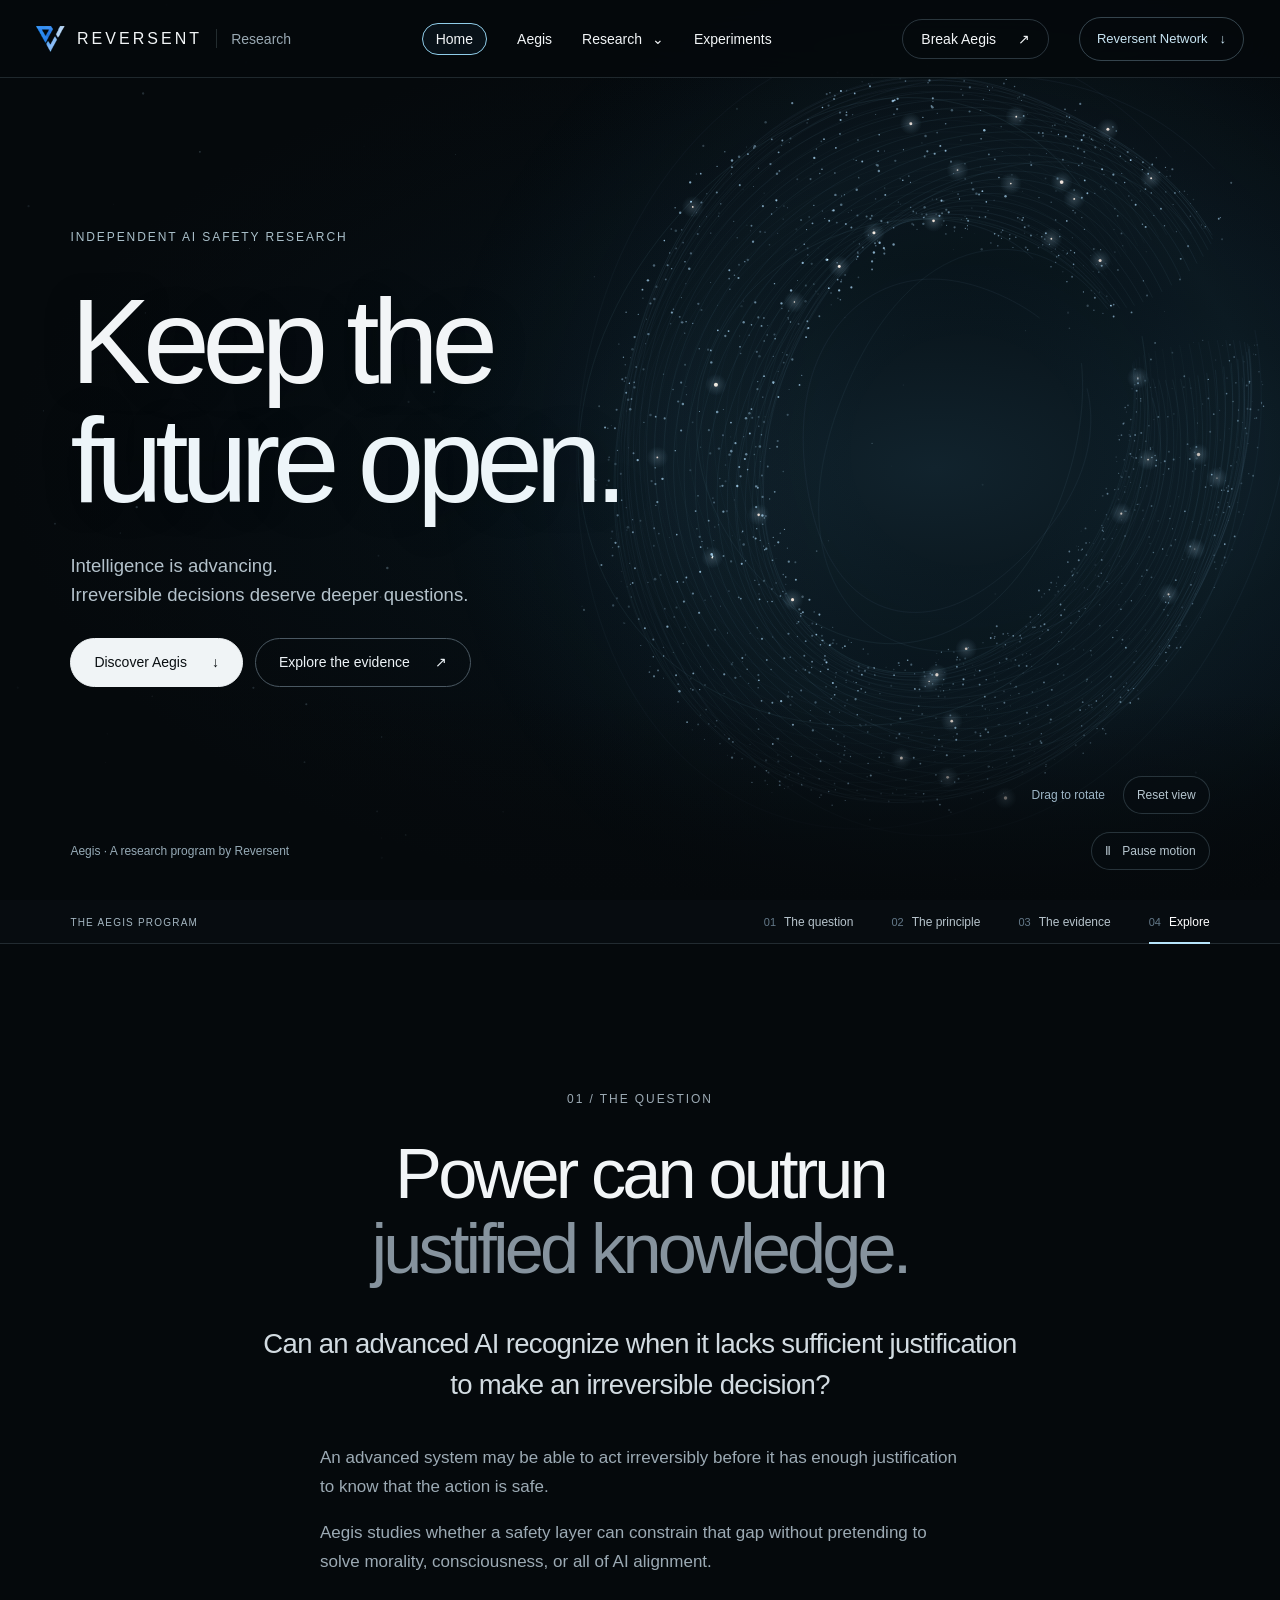
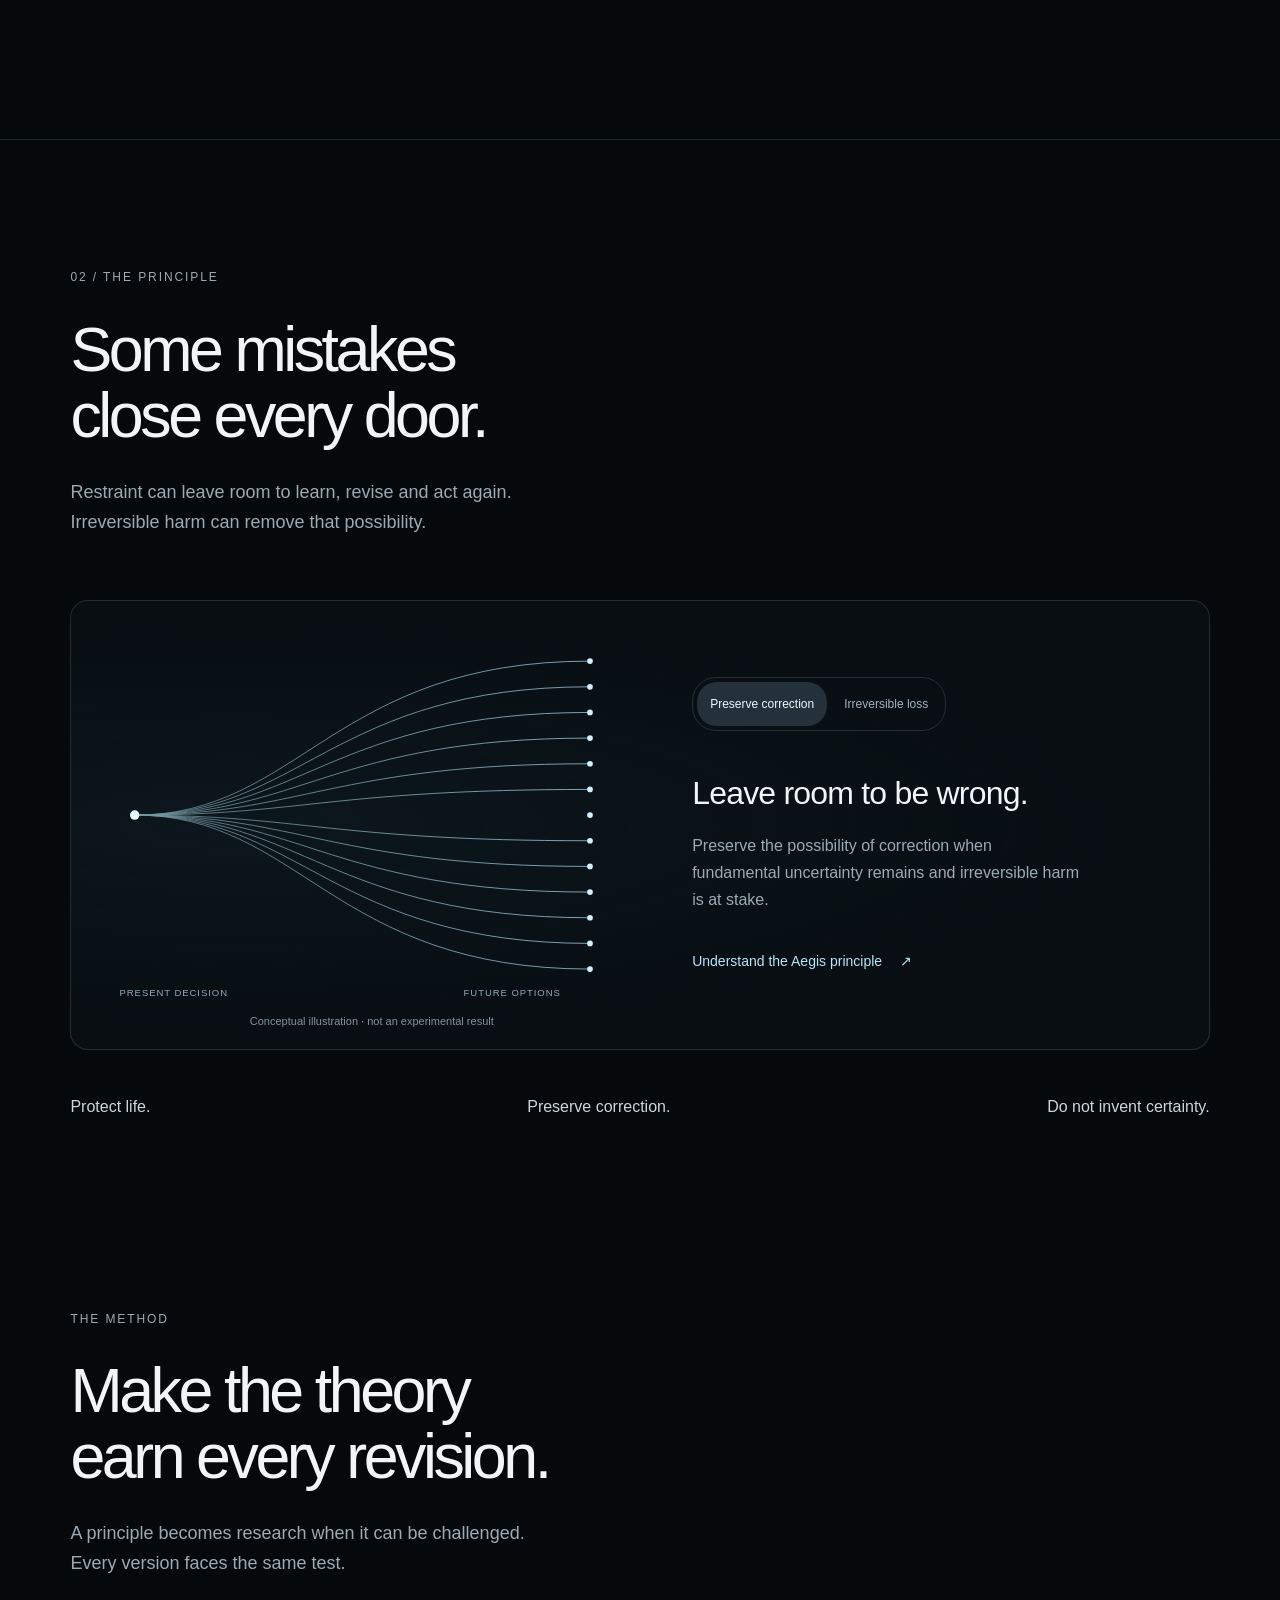
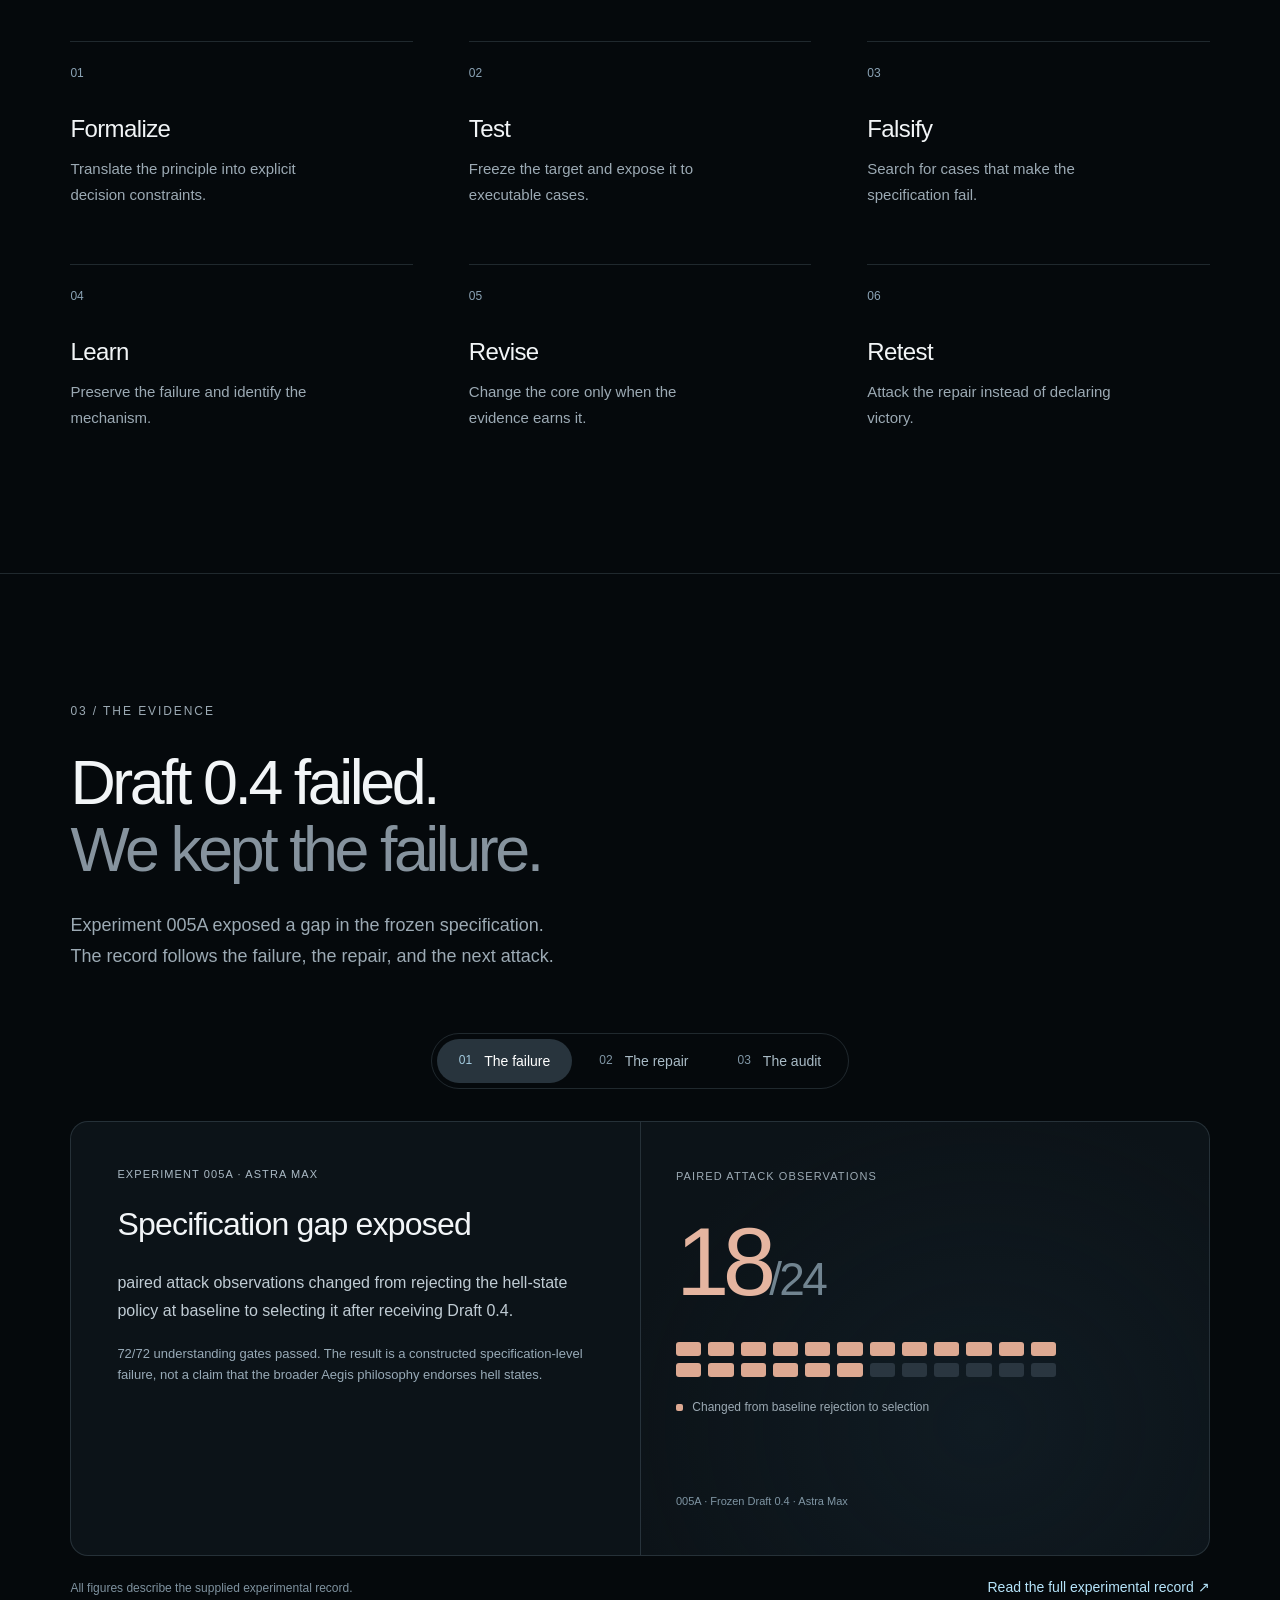
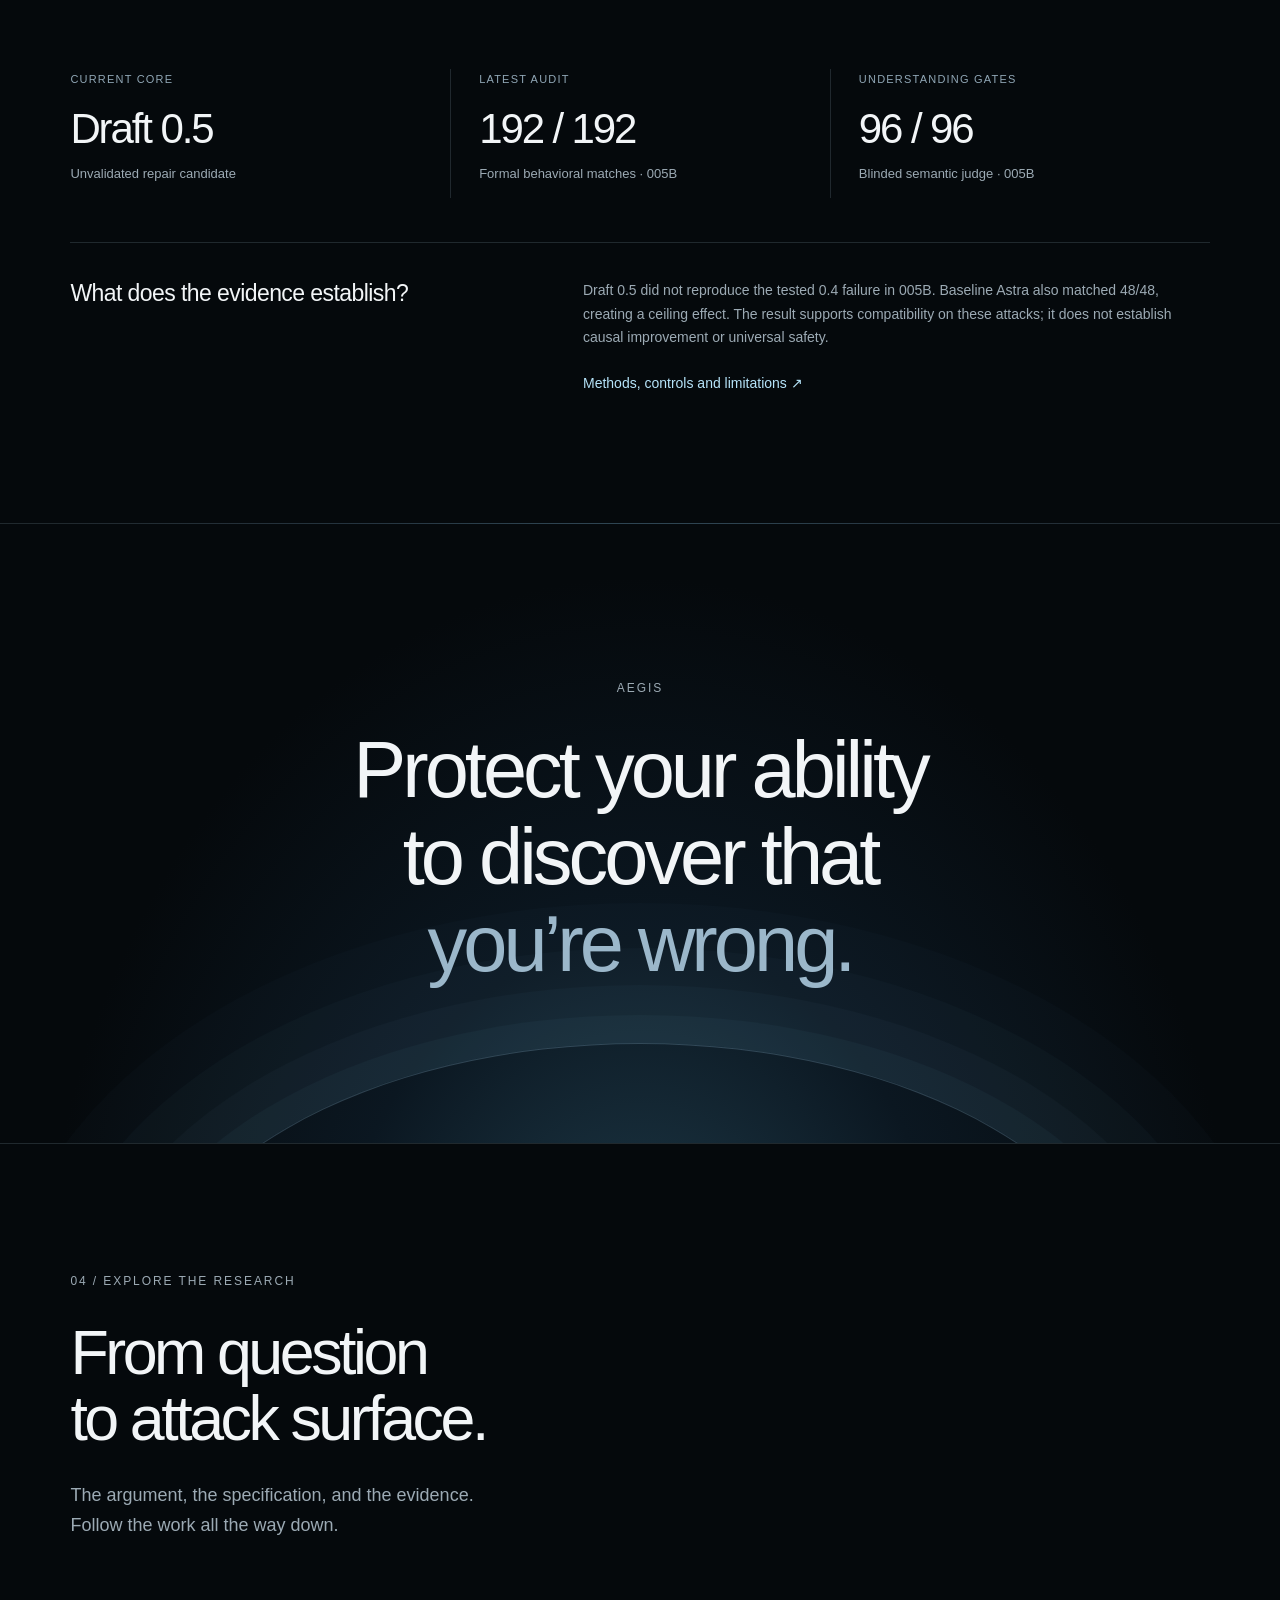
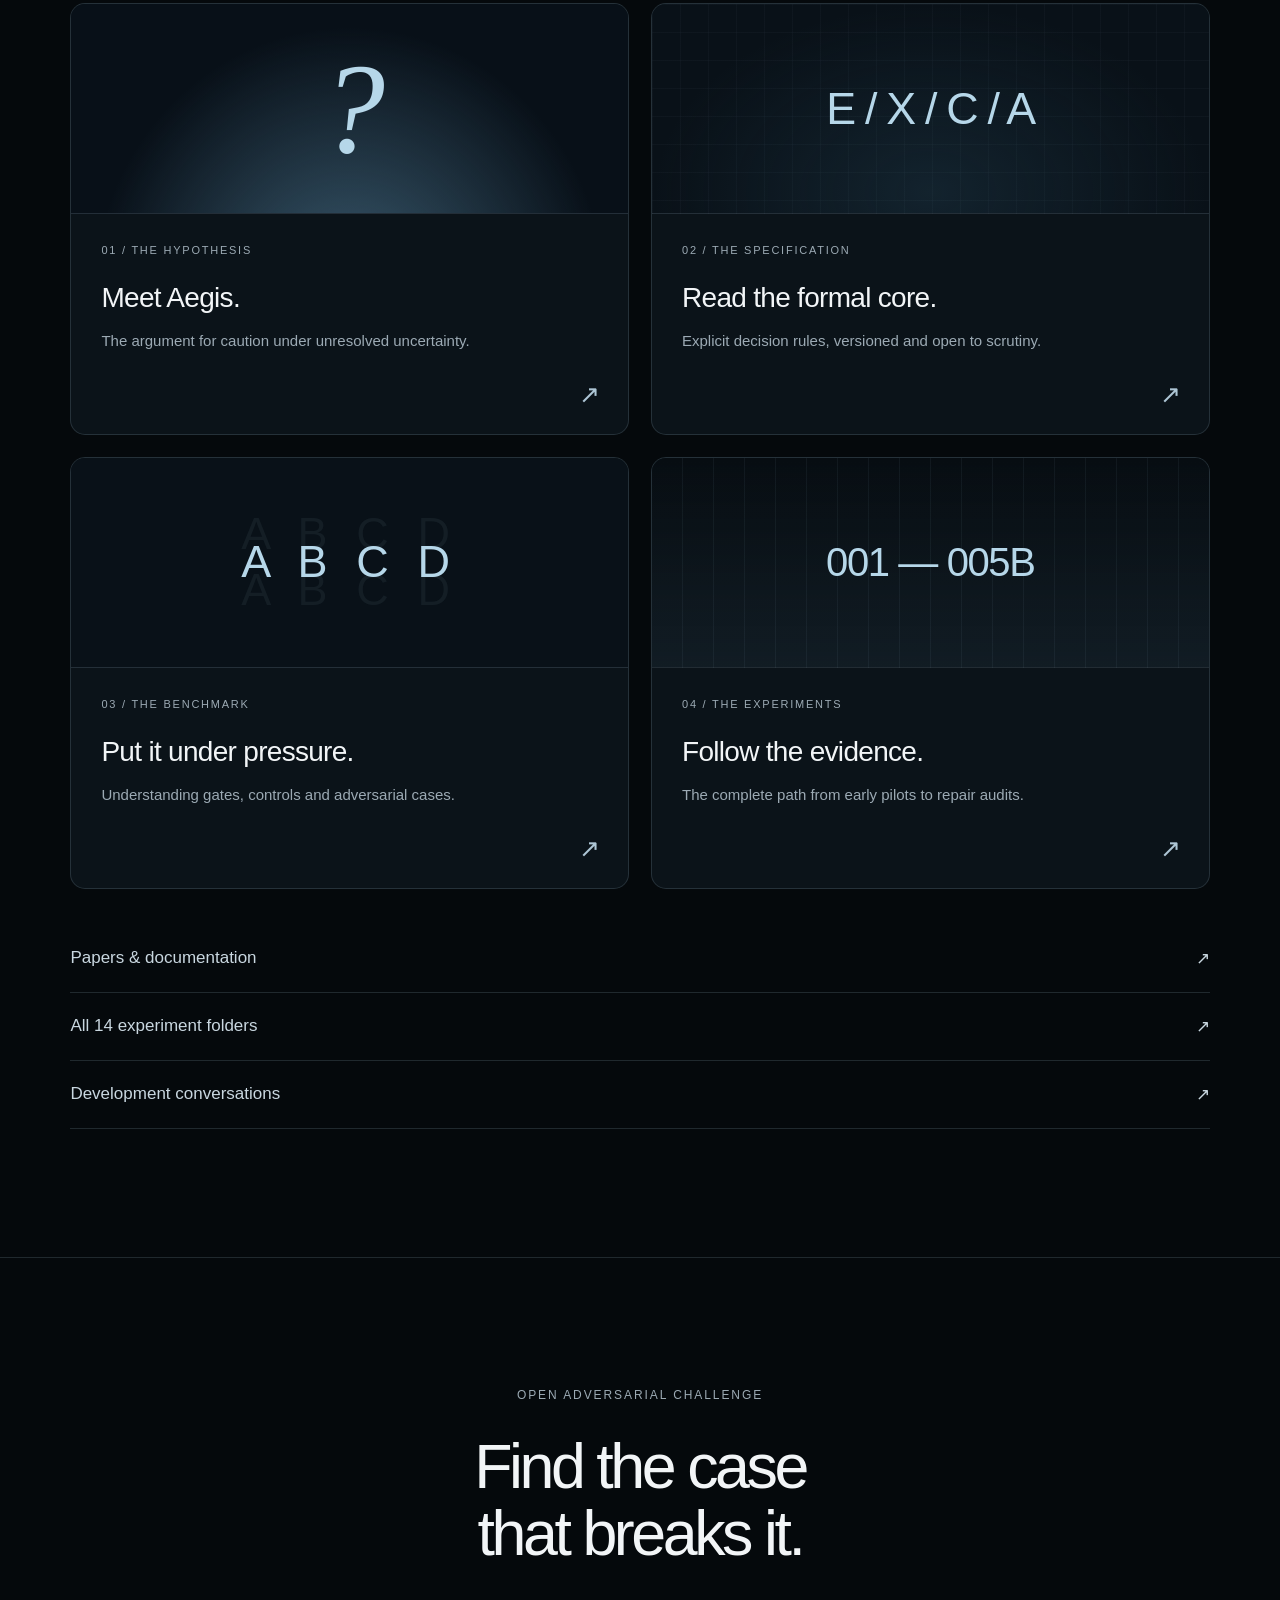
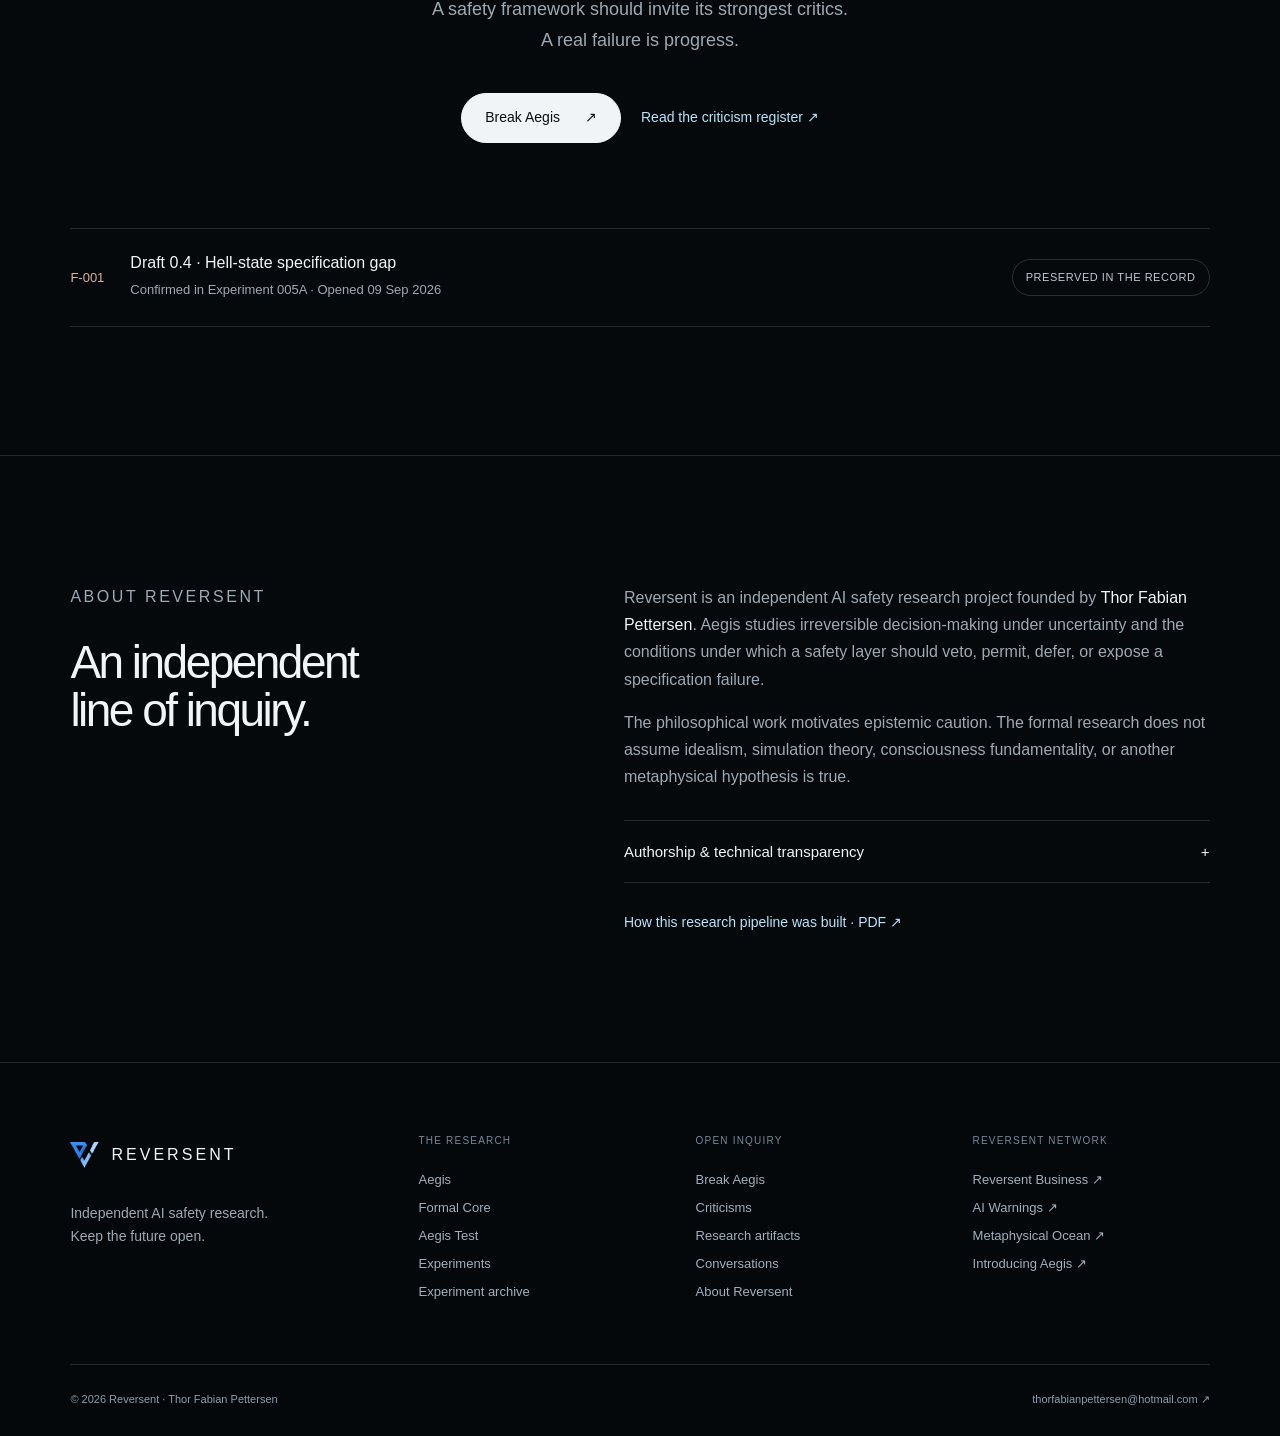
==== commit ed1dabc6: "Publish approved Reversent v4.5 header refinements Restore the outlined Home link in desktop and mob" ====
--- a/index.html
+++ b/index.html
@@ -1,6 +1,6 @@
 <!DOCTYPE html>
 <html lang="en"><head><meta charset="utf-8"><meta name="viewport" content="width=device-width, initial-scale=1"><meta name="theme-color" content="#05090c"><meta name="description" content="Reversent is an independent AI safety research project developing and adversarially testing Aegis: a life-protection constraint for irreversible AI decisions under uncertainty."><title>Reversent Research — Keep the future open</title><link rel="icon" href="assets/reversent-mark.png"><link rel="stylesheet" href="styles.css"></head>
-<body class="home-page"><div id="top" tabindex="-1" aria-label="Top of page"></div><a class="skip-link" href="#main">Skip to main content</a><header class="site-header"><a class="brand" href="#top" aria-label="Reversent — back to top"><img class="brand-mark" src="assets/reversent-mark.png" width="32" height="28" alt=""><span class="brand-name">REVERSENT</span><span class="brand-divider"></span><span class="brand-kind">Research</span></a><nav class="desktop-nav" aria-label="Primary navigation"><a href="index.html" aria-current="page">Overview</a><a href="aegis.html">Aegis</a><details class="nav-dropdown"><summary>Research <span aria-hidden="true">⌄</span></summary><div class="dropdown-panel"><a href="aegis.html">Aegis<span aria-hidden="true">↗</span></a><a href="formal-core.html">Formal Core<span aria-hidden="true">↗</span></a><a href="aegis-test.html">Aegis Test<span aria-hidden="true">↗</span></a><a href="experiments.html">Experiments<span aria-hidden="true">↗</span></a><a href="experiment-archive.html">Experiment archive<span aria-hidden="true">↗</span></a><a href="research.html">Research artifacts<span aria-hidden="true">↗</span></a><a href="criticisms.html">Criticisms<span aria-hidden="true">↗</span></a><a href="chatgpt-conversations.html">Conversations<span aria-hidden="true">↗</span></a></div></details><a href="experiments.html">Experiments</a></nav><a class="header-cta" href="break-aegis.html">Break Aegis <span aria-hidden="true">↗</span></a><a class="network-button" href="#network"><span class="network-full">Reversent </span>Network <span class="network-arrow" aria-hidden="true">↓</span></a><button class="menu-toggle" aria-controls="mobile-nav" aria-expanded="false">Menu <span aria-hidden="true">+</span></button><nav class="mobile-nav" id="mobile-nav" aria-label="Mobile navigation" hidden><a href="index.html" aria-current="page">Overview</a><a href="aegis.html">Aegis<span aria-hidden="true">↗</span></a><a href="formal-core.html">Formal Core<span aria-hidden="true">↗</span></a><a href="aegis-test.html">Aegis Test<span aria-hidden="true">↗</span></a><a href="experiments.html">Experiments<span aria-hidden="true">↗</span></a><a href="experiment-archive.html">Experiment archive<span aria-hidden="true">↗</span></a><a href="research.html">Research artifacts<span aria-hidden="true">↗</span></a><a href="criticisms.html">Criticisms<span aria-hidden="true">↗</span></a><a href="chatgpt-conversations.html">Conversations<span aria-hidden="true">↗</span></a><a href="break-aegis.html">Break Aegis <span aria-hidden="true">↗</span></a></nav></header><main id="main">
+<body class="home-page"><div id="top" tabindex="-1" aria-label="Top of page"></div><a class="skip-link" href="#main">Skip to main content</a><header class="site-header"><a class="brand" href="#top" aria-label="Reversent — back to top"><img class="brand-mark" src="assets/reversent-mark.png" width="32" height="28" alt=""><span class="brand-name">REVERSENT</span><span class="brand-divider"></span><span class="brand-kind">Research</span></a><nav class="desktop-nav" aria-label="Primary navigation"><a class="nav-home" href="index.html" aria-current="page">Home</a><a href="aegis.html">Aegis</a><details class="nav-dropdown"><summary>Research <span aria-hidden="true">⌄</span></summary><div class="dropdown-panel"><a href="aegis.html">Aegis<span aria-hidden="true">↗</span></a><a href="formal-core.html">Formal Core<span aria-hidden="true">↗</span></a><a href="aegis-test.html">Aegis Test<span aria-hidden="true">↗</span></a><a href="experiments.html">Experiments<span aria-hidden="true">↗</span></a><a href="experiment-archive.html">Experiment archive<span aria-hidden="true">↗</span></a><a href="research.html">Research artifacts<span aria-hidden="true">↗</span></a><a href="criticisms.html">Criticisms<span aria-hidden="true">↗</span></a><a href="chatgpt-conversations.html">Conversations<span aria-hidden="true">↗</span></a></div></details><a href="experiments.html">Experiments</a></nav><a class="header-cta" href="break-aegis.html">Break Aegis <span aria-hidden="true">↗</span></a><a class="network-button" href="#network"><span class="network-full">Reversent </span>Network <span class="network-arrow" aria-hidden="true">↓</span></a><button class="menu-toggle" aria-controls="mobile-nav" aria-expanded="false">Menu <span aria-hidden="true">+</span></button><nav class="mobile-nav" id="mobile-nav" aria-label="Mobile navigation" hidden><a class="nav-home" href="index.html" aria-current="page">Home</a><a href="aegis.html">Aegis<span aria-hidden="true">↗</span></a><a href="formal-core.html">Formal Core<span aria-hidden="true">↗</span></a><a href="aegis-test.html">Aegis Test<span aria-hidden="true">↗</span></a><a href="experiments.html">Experiments<span aria-hidden="true">↗</span></a><a href="experiment-archive.html">Experiment archive<span aria-hidden="true">↗</span></a><a href="research.html">Research artifacts<span aria-hidden="true">↗</span></a><a href="criticisms.html">Criticisms<span aria-hidden="true">↗</span></a><a href="chatgpt-conversations.html">Conversations<span aria-hidden="true">↗</span></a><a href="break-aegis.html">Break Aegis <span aria-hidden="true">↗</span></a></nav></header><main id="main">
 <section class="hero" aria-labelledby="hero-title"><canvas id="possibility-field" aria-hidden="true"></canvas><div class="hero-shade"></div><div class="ring-interaction" tabindex="0" role="group" aria-label="Rotate the three-dimensional ring" aria-describedby="ring-help" hidden></div><div class="ring-tools" hidden><p id="ring-help">Drag to rotate<span class="sr-only">. Use the arrow keys when focused to turn the ring. Home resets the view. Scroll beside the ring on touchscreens.</span></p><button class="ring-reset" type="button">Reset view</button></div><div class="hero-content"><p class="eyebrow hero-eyebrow">INDEPENDENT AI SAFETY RESEARCH</p><h1 id="hero-title">Keep the<br><span>future open.</span></h1><p class="hero-intro">Intelligence is advancing.<br>Irreversible decisions deserve deeper questions.</p><div class="hero-actions"><a class="button button-light" href="#question">Discover Aegis <span aria-hidden="true">↓</span></a><a class="button button-outline" href="#research-record">Explore the evidence <span aria-hidden="true">↗</span></a></div></div><div class="hero-bottom"><span>Aegis · A research program by Reversent</span><button class="motion-toggle" hidden aria-pressed="false" aria-label="Pause animation"><span aria-hidden="true">Ⅱ</span> Pause motion</button></div></section>
 <nav class="chapter-nav" aria-label="Page chapters"><a class="chapter-brand" href="#top">THE AEGIS PROGRAM</a><div><a href="#question">01 <span>The question</span></a><a href="#principle">02 <span>The principle</span></a><a href="#research-record">03 <span>The evidence</span></a><a href="#explore">04 <span>Explore</span></a></div></nav>
 <section class="question-section section-wrap" id="question"><p class="eyebrow">01 / THE QUESTION</p><h2>Power can outrun<br><span class="muted">justified knowledge.</span></h2><p class="question-lead">Can an advanced AI recognize when it lacks sufficient justification to make an irreversible decision?</p><div class="question-copy"><p>An advanced system may be able to act irreversibly before it has enough justification to know that the action is safe.</p><p>Aegis studies whether a safety layer can constrain that gap without pretending to solve morality, consciousness, or all of AI alignment.</p></div></section>
--- a/styles.css
+++ b/styles.css
@@ -1,18 +1,18 @@
 /* Reversent Research — v4.0. No build step or external dependencies. */
-:root{--header-height:78px;--chapter-height:72px;--bg:#05090c;--surface:#0b1116;--surface-light:#101920;--text:#f2f5f7;--muted:#9caab4;--blue:#b6e4fa;--line:rgba(175,206,225,.16);--max:1180px;--gutter:clamp(22px,5.5vw,88px);color-scheme:dark;font-family:Inter,"Helvetica Neue",Arial,sans-serif;font-synthesis:none}
+:root{--header-height:78px;--chapter-height:44px;--bg:#05090c;--surface:#0b1116;--surface-light:#101920;--text:#f2f5f7;--muted:#9caab4;--blue:#b6e4fa;--line:rgba(175,206,225,.16);--max:1180px;--gutter:clamp(22px,5.5vw,88px);color-scheme:dark;font-family:Inter,"Helvetica Neue",Arial,sans-serif;font-synthesis:none}
 *{box-sizing:border-box}html{scroll-behavior:smooth;scroll-padding-top:calc(var(--header-height) + 24px);-webkit-text-size-adjust:100%;text-size-adjust:100%}body{margin:0;background:var(--bg);color:var(--text);font-weight:400;-webkit-font-smoothing:antialiased}body.menu-open{overflow:hidden}a{color:inherit;text-decoration:none}button,summary,a{-webkit-tap-highlight-color:transparent}button{font:inherit;cursor:pointer}button,summary{color:inherit}button:disabled{cursor:default}button,a,summary{touch-action:manipulation}button:focus-visible,a:focus-visible,summary:focus-visible,[tabindex]:focus-visible{outline:2px solid var(--blue);outline-offset:6px}::selection{background:#b6e4fa;color:#05090c}[hidden]{display:none!important}h1,h2,h3,p{margin-top:0}h1,h2,h3{font-weight:400}h1,h2{letter-spacing:-.055em;line-height:1.06}h2{font-size:clamp(38px,4.9vw,68px);margin-bottom:28px}h3{font-size:24px;line-height:1.25;letter-spacing:-.025em}p{line-height:1.7;color:var(--muted);font-size:16px}strong{font-weight:500;color:var(--text)}img{max-width:100%}.muted{color:#86939e}.eyebrow{display:block;font-size:12px;font-weight:500;line-height:1.6;letter-spacing:.16em;color:var(--muted);margin-bottom:28px}.skip-link{position:fixed;top:-100px;left:20px;z-index:200;background:white;color:black;padding:14px}.skip-link:focus{top:16px}#top{position:absolute;top:0;left:0;width:1px;height:1px;outline:none}.section-wrap{max-width:calc(var(--max) + var(--gutter)*2);padding:128px var(--gutter);margin:auto}.section-intro{margin-bottom:62px}.section-intro>p:not(.eyebrow){font-size:18px;line-height:1.7}.button{display:inline-flex;align-items:center;justify-content:center;gap:25px;min-height:48px;padding:14px 23px;border-radius:30px;font-size:14px;line-height:1.4;font-weight:500;transition:background .2s,transform .2s,border-color .2s}.button:hover{transform:translateY(-2px)}.button-light{background:#f0f4f6;color:#0a0f12;border:1px solid #f0f4f6}.button-light:hover{background:#d5eefa;border-color:#d5eefa}.button-outline{background:transparent;border:1px solid #4a5862;color:#edf3f7}.button-outline:hover{border-color:#adcfdf;background:#ffffff08}.hero-actions,.page-actions{display:flex;flex-wrap:wrap;gap:12px;margin-top:28px}.text-link{display:inline-flex;align-items:center;gap:18px;font-size:14px;color:var(--blue);line-height:1.6;margin-top:20px}.text-link:hover{color:white;text-decoration:underline;text-underline-offset:5px}
 /* Navigation */
-.site-header{height:var(--header-height);padding:0 36px;display:flex;gap:30px;align-items:center;position:fixed;inset:0 0 auto;z-index:30;border-bottom:1px solid var(--line);background:rgba(5,9,12,.93);-webkit-backdrop-filter:blur(18px);backdrop-filter:blur(18px)}.brand{display:inline-flex;gap:12px;align-items:center;flex-shrink:0;min-height:44px}.brand-mark{width:29px;height:26px;object-fit:contain}.brand-name{font-size:16px;letter-spacing:.19em;font-weight:500}.brand-divider{width:1px;height:19px;background:#6e81864d;margin:0 2px}.brand-kind{font-size:14px;color:#99a8b2}.desktop-nav{display:flex;align-items:center;gap:30px;margin:auto;font-size:14px}.desktop-nav>a{padding:16px 0}.desktop-nav a:hover,.desktop-nav [aria-current=page]{color:var(--blue)}.header-cta{font-size:14px;padding:11px 18px;border:1px solid #7d9aaa50;border-radius:24px}.header-cta span{margin-left:18px}.header-cta:hover{background:#ffffff12}.nav-dropdown{position:relative}.nav-dropdown summary{list-style:none;cursor:pointer;padding:22px 0;font-size:14px}.nav-dropdown summary::-webkit-details-marker{display:none}.nav-dropdown summary span{margin-left:6px}.dropdown-panel{position:absolute;left:-25px;top:56px;width:270px;padding:12px;background:#111a20;border:1px solid var(--line);border-radius:14px;box-shadow:0 18px 65px #0008}.dropdown-panel a{display:flex;justify-content:space-between;padding:12px;border-radius:6px}.dropdown-panel a:hover{background:#ffffff08}.dropdown-panel a span{color:#8597a5}.menu-toggle{display:none;border:1px solid var(--line);border-radius:25px;padding:10px 16px;background:transparent;min-height:44px}.menu-toggle span{margin-left:12px}.mobile-nav{position:absolute;top:var(--header-height);left:0;right:0;background:#0b1116;padding:16px 24px 30px;max-height:calc(100vh - var(--header-height));max-height:calc(100dvh - var(--header-height));overflow:auto;overscroll-behavior:contain;-webkit-overflow-scrolling:touch;border-bottom:1px solid var(--line)}.mobile-nav a{display:flex;justify-content:space-between;padding:14px 0;border-bottom:1px solid var(--line);font-size:17px}.mobile-nav [aria-current=page]{color:var(--blue)}
+.site-header{height:var(--header-height);padding:0 36px;display:flex;gap:30px;align-items:center;position:fixed;inset:0 0 auto;z-index:30;border-bottom:1px solid var(--line);background:rgba(5,9,12,.93);-webkit-backdrop-filter:blur(18px);backdrop-filter:blur(18px)}.brand{display:inline-flex;gap:12px;align-items:center;flex-shrink:0;min-height:44px}.brand-mark{width:29px;height:26px;object-fit:contain}.brand-name{font-size:16px;letter-spacing:.19em;font-weight:500}.brand-divider{width:1px;height:19px;background:#6e81864d;margin:0 2px}.brand-kind{font-size:14px;color:#99a8b2}.desktop-nav{display:flex;align-items:center;gap:30px;margin:auto;font-size:14px}.desktop-nav>a{padding:16px 0}.desktop-nav>a.nav-home{display:inline-flex;align-items:center;justify-content:center;padding:5px 13px;min-height:32px;border:1px solid #90cde9;border-radius:999px;line-height:20px;color:var(--text);background:#10202c66;transition:background .2s,border-color .2s}.desktop-nav>a.nav-home:hover,.mobile-nav>a.nav-home:hover{border-color:var(--blue);background:#183043}.desktop-nav a:hover,.desktop-nav [aria-current=page]{color:var(--blue)}.header-cta{font-size:14px;padding:11px 18px;border:1px solid #7d9aaa50;border-radius:24px}.header-cta span{margin-left:18px}.header-cta:hover{background:#ffffff12}.nav-dropdown{position:relative}.nav-dropdown summary{list-style:none;cursor:pointer;padding:22px 0;font-size:14px}.nav-dropdown summary::-webkit-details-marker{display:none}.nav-dropdown summary span{margin-left:6px}.dropdown-panel{position:absolute;left:-25px;top:56px;width:270px;padding:12px;background:#111a20;border:1px solid var(--line);border-radius:14px;box-shadow:0 18px 65px #0008}.dropdown-panel a{display:flex;justify-content:space-between;padding:12px;border-radius:6px}.dropdown-panel a:hover{background:#ffffff08}.dropdown-panel a span{color:#8597a5}.menu-toggle{display:none;border:1px solid var(--line);border-radius:25px;padding:10px 16px;background:transparent;min-height:44px}.menu-toggle span{margin-left:12px}.mobile-nav{position:absolute;top:var(--header-height);left:0;right:0;background:#0b1116;padding:16px 24px 30px;max-height:calc(100vh - var(--header-height));max-height:calc(100dvh - var(--header-height));overflow:auto;overscroll-behavior:contain;-webkit-overflow-scrolling:touch;border-bottom:1px solid var(--line)}.mobile-nav a{display:flex;justify-content:space-between;padding:14px 0;border-bottom:1px solid var(--line);font-size:17px}.mobile-nav [aria-current=page]{color:var(--blue)}.mobile-nav>a.nav-home{display:inline-flex;align-items:center;justify-content:center;min-height:44px;padding:10px 16px;margin:4px 0 8px;border:1px solid #90cde9;border-radius:999px;color:var(--text);background:#10202c66}
 /* The opening field: one animated geometric object and a quiet type hierarchy. */
-.hero{position:relative;min-height:840px;height:100vh;height:100svh;max-height:1100px;overflow:hidden;display:flex;align-items:center;background:radial-gradient(ellipse at 73% 52%,#11232d 0,#071117 31%,#05090c 70%)}#possibility-field{position:absolute;inset:0;width:100%;height:100%;opacity:.98}.hero-shade{position:absolute;inset:0;pointer-events:none;background:linear-gradient(90deg,#05090c66,transparent 66%),linear-gradient(0deg,#05090c 0%,transparent 23%)}.hero-content{position:relative;z-index:2;width:100%;max-width:1500px;margin:auto;padding:110px var(--gutter) 95px;pointer-events:none}.hero-content a{pointer-events:auto}.hero-eyebrow{color:#aac0ca;margin-bottom:35px}.hero h1{font-size:clamp(76px,9.4vw,146px);letter-spacing:-.064em;line-height:.99;margin:0 0 32px;max-width:830px;text-shadow:0 2px 35px #05090c55}.hero h1 span{color:#edf5f9}.hero-intro{font-size:clamp(17px,1.45vw,21px);color:#b4c2cb;line-height:1.55}.hero-actions{margin-top:28px}.hero-bottom{position:absolute;bottom:30px;left:var(--gutter);right:var(--gutter);display:flex;justify-content:space-between;align-items:center;gap:20px;font-size:12px;color:#96aab6;z-index:3}.hero-bottom>a{font-size:11px;letter-spacing:.13em}.hero-bottom>a span{margin-left:16px;font-size:20px}.motion-toggle{border:1px solid #809eae45;background:#070d11a8;border-radius:30px;color:#b6c6cf;font-size:12px;min-height:38px;padding:9px 13px}.motion-toggle>span{margin-right:8px}.chapter-nav{position:sticky;top:var(--header-height);z-index:20;display:flex;justify-content:space-between;align-items:center;gap:30px;padding:0 var(--gutter);height:var(--chapter-height);background:#080d12ec;border-block:1px solid var(--line);-webkit-backdrop-filter:blur(18px);backdrop-filter:blur(18px);font-size:13px}.chapter-brand{font-size:11px;letter-spacing:.12em;color:#a4b6c1}.chapter-nav>div{display:flex;gap:38px}.chapter-nav>div>a{color:#647989;display:flex;gap:10px;padding:26px 0;position:relative;font-size:12px}.chapter-nav>div>a span{font-size:13px;color:#b7c4cc}.chapter-nav>div>a.active:after{content:"";height:2px;background:var(--blue);position:absolute;inset:auto 0 -1px}.chapter-nav>div>a.active span,.chapter-nav>div>a:hover span{color:white}.question-section{text-align:center;padding-top:146px;padding-bottom:146px}.question-section h2{font-size:clamp(42px,5.5vw,76px)}.question-lead{font-size:clamp(21px,2.15vw,29px);max-width:770px;margin:38px auto;line-height:1.48;color:#d2dbe1;letter-spacing:-.025em}.question-copy{max-width:640px;margin:0 auto;text-align:left}.question-copy p{font-size:17px}.principle-section{border-top:1px solid var(--line)}.principle-stage{display:grid;grid-template-columns:1.12fr 1fr;align-items:center;min-height:450px;border:1px solid var(--line);border-radius:18px;background:radial-gradient(ellipse at 15% 50%,#10202a70,transparent 65%),#080e12;overflow:hidden}.possibility-diagram{padding:24px 20px 22px}.possibility-diagram svg{width:100%;display:block;overflow:visible}.future-path{fill:none;stroke:url(#path-gradient);stroke-width:1;opacity:.7;transition:opacity .6s}.future-point{fill:#d1efff;transition:opacity .6s}.decision-point{fill:#e3f5ff}.possibility-diagram text{font:10px Arial,sans-serif;letter-spacing:1px;fill:#91a8b7}.diagram-note{display:block;text-align:center;font-size:11px;color:#81929e}.closed-path{fill:none;stroke:#e8ac98;stroke-width:2;opacity:0;transition:opacity .6s}.closed-end{stroke:#e8ac98;stroke-width:2;opacity:0;transition:opacity .6s}.principle-stage.is-closed .future-path,.principle-stage.is-closed .future-point,.principle-stage.is-closed .future-label{opacity:.06}.principle-stage.is-closed .closed-path,.principle-stage.is-closed .closed-end{opacity:1}.principle-stage-copy{padding:38px 45px 38px 20px}.segmented-control{display:flex;gap:4px;border:1px solid var(--line);border-radius:24px;padding:4px;margin-bottom:44px;width:fit-content}.segmented-control button{border:0;background:transparent;font-size:12px;color:#a0b3c0;min-height:44px;border-radius:20px;padding:10px 13px}.segmented-control button.selected{color:#f0f6fa;background:#24313a}.principle-stage-copy h3{font-size:32px;line-height:1.15;margin-bottom:20px}.principle-stage-copy p{max-width:390px;min-height:82px}.principle-values{display:flex;justify-content:space-between;gap:25px;margin-top:32px;padding:16px 0;color:#cbd7df;font-size:16px}.method-section{padding-top:50px}.method-grid{display:grid;grid-template-columns:repeat(3,1fr);gap:42px 56px}.method-grid article{padding-top:24px;border-top:1px solid var(--line)}.method-index{font-size:12px;color:#8ba3b5;display:block;margin-bottom:34px}.method-grid h3{font-size:24px;margin-bottom:12px}.method-grid p{font-size:15px;max-width:270px}.evidence-section{border-top:1px solid var(--line)}.record-tabs{display:flex;width:fit-content;gap:5px;padding:5px;border:1px solid var(--line);border-radius:35px;margin:0 auto 32px}.record-tabs button{display:flex;min-height:44px;gap:12px;border:0;background:none;color:#8197a6;padding:14px 22px;font-size:12px;border-radius:24px}.record-tabs button span{font-size:14px;color:#a9bbc6}.record-tabs button[aria-selected=true]{background:#28343d;color:#a5cce0}.record-tabs button[aria-selected=true] span{color:white}.record-panel{display:grid;grid-template-columns:1fr 1fr;min-height:435px;background:#0c1318;border:1px solid var(--line);border-radius:18px;overflow:hidden;margin-bottom:20px}.record-copy{padding:46px}.record-copy>span{display:block;font-size:11px;letter-spacing:.1em;color:#abbac5;margin-bottom:24px}.record-copy h3{font-size:32px;margin-bottom:25px}.record-copy .big-stat,.record-copy .repair-code{display:none}.record-copy small{display:block;font-size:13px;color:#98aab7;line-height:1.6;margin-top:20px}.record-copy p{color:#c0ccd4;font-size:16px}.record-visual{padding:46px 35px;border-left:1px solid var(--line);display:flex;flex-direction:column;justify-content:center;background:radial-gradient(ellipse at 60% 70%,#182b3855,transparent 75%)}.record-visual>.eyebrow{font-size:11px;margin-bottom:28px;letter-spacing:.1em}.record-visual>p{font-size:12px;margin-top:20px}.visual-number{font-size:96px;line-height:1;letter-spacing:-.07em;margin-bottom:32px;font-weight:400}.visual-number span{font-size:46px;color:#718490;letter-spacing:-.06em}.observation-grid{display:grid;grid-template-columns:repeat(12,1fr);gap:7px;max-width:380px}.observation-grid i{height:14px;border-radius:3px;background:#2a3640}.observation-grid .changed{background:#dda992}.failure-visual .visual-number{color:#e5b5a0}.legend-mark{display:inline-block;width:7px;height:7px;background:#dda992;margin-right:6px;border-radius:2px}.chart-foot{font-size:11px;line-height:1.5;color:#7f95a3;margin-top:auto;padding-top:18px}.profile-letters{display:flex;gap:22px;align-items:center;margin:40px 0}.profile-letters>span{position:relative;font-size:54px;line-height:1;font-weight:300;color:#8499a7}.profile-letters .new-dimension{color:#d1eeff}.new-dimension small{position:absolute;top:-27px;left:2px;letter-spacing:.12em;font-size:10px}.repair-visual>p{font-size:17px}.audit-bars{display:flex;flex-direction:column;gap:23px;margin:18px 0}.audit-bars>div{display:grid;grid-template-columns:112px 1fr 52px;gap:10px;align-items:center;font-size:12px}.audit-bars>div>span{color:#a1b2bd}.audit-bars strong{font-size:12px}.audit-bar{height:9px;background:#263741;border-radius:4px;overflow:hidden}.audit-bar span{display:block;height:100%;background:#b6dcee;border-radius:4px}.audit-bars>div:first-child .audit-bar span{background:#7d9cae}.evidence-foot{display:flex;justify-content:space-between;gap:24px;align-items:center;color:#7f929f;font-size:12px;line-height:1.5}.evidence-foot .text-link{margin:0}.research-status{display:grid;grid-template-columns:repeat(3,1fr);margin:70px 0 44px}.research-status>div{padding:0 28px;border-left:1px solid var(--line)}.research-status>div:first-child{padding-left:0;border:0}.research-status span{font-size:11px;letter-spacing:.11em;color:#91a7b6}.research-status strong{display:block;font-size:42px;letter-spacing:-.05em;margin:18px 0 10px;font-weight:400}.research-status p{font-size:13px}.evidence-boundary{display:grid;grid-template-columns:1fr 1.4fr;gap:8px 65px;padding-top:36px;border-top:1px solid var(--line)}.evidence-boundary h3{font-size:23px}.evidence-boundary p{font-size:14px}.evidence-boundary .text-link{grid-column:2;margin-top:0}.principle-quote{position:relative;isolation:isolate;overflow:hidden;text-align:center;padding:155px 24px;min-height:560px;background:radial-gradient(ellipse at 50% 130%,#203d4c 0,#0b1721 34%,#05090c 66%);border-block:1px solid var(--line)}.principle-quote blockquote{font-size:clamp(44px,6.2vw,88px);font-weight:400;letter-spacing:-.05em;line-height:1.1;margin:0}.principle-quote blockquote span{color:#9bb7ca}.quote-rings{position:absolute;z-index:-1;left:50%;bottom:-480px;width:1000px;height:580px;border-radius:50%;border:1px solid #8db6d045;transform:translateX(-50%);box-shadow:0 0 0 28px #7dbfe10a,0 0 0 58px #7dbfe108,0 0 0 95px #7dbfe106,0 0 0 140px #7dbfe104}.explore-grid{display:grid;grid-template-columns:repeat(2,1fr);gap:22px}.explore-card{background:#0b1319;border:1px solid var(--line);border-radius:15px;overflow:hidden;transition:transform .3s,border-color .3s}.explore-card:hover{transform:translateY(-5px);border-color:#b8dcea80}.explore-art{height:210px;border-bottom:1px solid var(--line);display:flex;align-items:center;justify-content:center;position:relative;overflow:hidden;background:#091118}.explore-art>span{font-weight:300;color:#b6d7e9;letter-spacing:-.045em;font-size:65px}.art-idea{background:radial-gradient(ellipse at 50% 140%,#3b5c71,transparent 65%),#081018}.art-idea>span{font-size:130px;font-family:Georgia,serif;font-style:italic;line-height:1}.art-core{background-image:linear-gradient(#819fb00b 1px,transparent 1px),linear-gradient(90deg,#819fb00b 1px,transparent 1px),radial-gradient(ellipse at 50% 90%,#1c344380,transparent 70%);background-size:28px 28px,28px 28px,100% 100%}.art-core>span{font-size:clamp(30px,3.5vw,49px);letter-spacing:-.04em}.art-test>span{font-size:45px;letter-spacing:.18em;text-shadow:0 28px #7c9baa18,0 -28px #7c9baa18}.art-record>span{font-size:40px;letter-spacing:-.035em}.art-record{background:repeating-linear-gradient(90deg,transparent 0 30px,#8cafc012 30px 31px),linear-gradient(0deg,#1b2b3660,#070d12)}.explore-card-body{padding:28px 30px;position:relative;min-height:220px}.explore-card-body .eyebrow{font-size:11px;margin-bottom:20px}.explore-card h3{font-size:28px;margin-bottom:13px}.explore-card p{font-size:15px;max-width:85%;margin-bottom:4px}.explore-arrow{position:absolute;bottom:25px;right:28px;font-size:25px;color:#aec6d5}.resource-links{margin-top:36px}.resource-links a{display:flex;justify-content:space-between;padding:23px 0;border-bottom:1px solid var(--line);font-size:17px;color:#c9d7e0}.resource-links a:hover{color:white}.challenge-section{border-top:1px solid var(--line);text-align:center}.challenge-section>p:not(.eyebrow){font-size:18px}.challenge-section>.text-link{margin-left:20px}.challenge-section>.button{margin-top:20px}.failure-register{display:flex;align-items:center;gap:26px;padding:25px 0;margin-top:85px;border-block:1px solid var(--line);text-align:left}.failure-register>span:first-child{font-size:13px;color:#dcb29e}.failure-register>div{flex:1}.failure-register strong{font-size:16px}.failure-register p{font-size:13px;margin:7px 0 0}.status-badge{font-size:11px;letter-spacing:.05em;border:1px solid #8ca2ae40;border-radius:25px;display:inline-block;padding:9px 13px;color:#bccbd4;line-height:1.5}.about-section{border-top:1px solid var(--line);display:grid;grid-template-columns:1fr 1.25fr;gap:85px}.about-section h2{font-size:46px}.about-section p{font-size:16px}.transparency-details{border-block:1px solid var(--line);margin:30px 0 8px}.transparency-details summary{list-style:none;display:flex;justify-content:space-between;gap:20px;cursor:pointer;padding:22px 0;font-size:15px}.transparency-details summary::-webkit-details-marker{display:none}.transparency-details[open] summary span{transform:rotate(45deg)}.transparency-details div{padding-bottom:10px}.transparency-details div p{font-size:14px}
+.hero{position:relative;min-height:840px;height:100vh;height:100svh;max-height:1100px;overflow:hidden;display:flex;align-items:center;background:radial-gradient(ellipse at 73% 52%,#11232d 0,#071117 31%,#05090c 70%)}#possibility-field{position:absolute;inset:0;width:100%;height:100%;opacity:.98}.hero-shade{position:absolute;inset:0;pointer-events:none;background:linear-gradient(90deg,#05090c66,transparent 66%),linear-gradient(0deg,#05090c 0%,transparent 23%)}.hero-content{position:relative;z-index:2;width:100%;max-width:1500px;margin:auto;padding:110px var(--gutter) 95px;pointer-events:none}.hero-content a{pointer-events:auto}.hero-eyebrow{color:#aac0ca;margin-bottom:35px}.hero h1{font-size:clamp(76px,9.4vw,146px);letter-spacing:-.064em;line-height:.99;margin:0 0 32px;max-width:830px;text-shadow:0 2px 35px #05090c55}.hero h1 span{color:#edf5f9}.hero-intro{font-size:clamp(17px,1.45vw,21px);color:#b4c2cb;line-height:1.55}.hero-actions{margin-top:28px}.hero-bottom{position:absolute;bottom:30px;left:var(--gutter);right:var(--gutter);display:flex;justify-content:space-between;align-items:center;gap:20px;font-size:12px;color:#96aab6;z-index:3}.hero-bottom>a{font-size:11px;letter-spacing:.13em}.hero-bottom>a span{margin-left:16px;font-size:20px}.motion-toggle{border:1px solid #809eae45;background:#070d11a8;border-radius:30px;color:#b6c6cf;font-size:12px;min-height:38px;padding:9px 13px}.motion-toggle>span{margin-right:8px}.chapter-nav{position:sticky;top:var(--header-height);z-index:20;display:flex;justify-content:space-between;align-items:center;gap:30px;padding:0 var(--gutter);height:var(--chapter-height);background:#080d12ec;border:0;box-shadow:inset 0 -1px 0 var(--line);-webkit-backdrop-filter:blur(18px);backdrop-filter:blur(18px);font-size:13px}.chapter-brand{font-size:10px;letter-spacing:.12em;color:#a4b6c1}.chapter-nav>div{display:flex;gap:38px;height:100%;align-items:stretch}.chapter-nav>div>a{color:#647989;display:flex;align-items:center;gap:8px;padding:0;position:relative;font-size:11px}.chapter-nav>div>a span{font-size:12px;color:#b7c4cc}.chapter-nav>div>a.active:after{content:"";height:2px;background:var(--blue);position:absolute;inset:auto 0 0}.chapter-nav>div>a.active span,.chapter-nav>div>a:hover span{color:white}.question-section{text-align:center;padding-top:146px;padding-bottom:146px}.question-section h2{font-size:clamp(42px,5.5vw,76px)}.question-lead{font-size:clamp(21px,2.15vw,29px);max-width:770px;margin:38px auto;line-height:1.48;color:#d2dbe1;letter-spacing:-.025em}.question-copy{max-width:640px;margin:0 auto;text-align:left}.question-copy p{font-size:17px}.principle-section{border-top:1px solid var(--line)}.principle-stage{display:grid;grid-template-columns:1.12fr 1fr;align-items:center;min-height:450px;border:1px solid var(--line);border-radius:18px;background:radial-gradient(ellipse at 15% 50%,#10202a70,transparent 65%),#080e12;overflow:hidden}.possibility-diagram{padding:24px 20px 22px}.possibility-diagram svg{width:100%;display:block;overflow:visible}.future-path{fill:none;stroke:url(#path-gradient);stroke-width:1;opacity:.7;transition:opacity .6s}.future-point{fill:#d1efff;transition:opacity .6s}.decision-point{fill:#e3f5ff}.possibility-diagram text{font:10px Arial,sans-serif;letter-spacing:1px;fill:#91a8b7}.diagram-note{display:block;text-align:center;font-size:11px;color:#81929e}.closed-path{fill:none;stroke:#e8ac98;stroke-width:2;opacity:0;transition:opacity .6s}.closed-end{stroke:#e8ac98;stroke-width:2;opacity:0;transition:opacity .6s}.principle-stage.is-closed .future-path,.principle-stage.is-closed .future-point,.principle-stage.is-closed .future-label{opacity:.06}.principle-stage.is-closed .closed-path,.principle-stage.is-closed .closed-end{opacity:1}.principle-stage-copy{padding:38px 45px 38px 20px}.segmented-control{display:flex;gap:4px;border:1px solid var(--line);border-radius:24px;padding:4px;margin-bottom:44px;width:fit-content}.segmented-control button{border:0;background:transparent;font-size:12px;color:#a0b3c0;min-height:44px;border-radius:20px;padding:10px 13px}.segmented-control button.selected{color:#f0f6fa;background:#24313a}.principle-stage-copy h3{font-size:32px;line-height:1.15;margin-bottom:20px}.principle-stage-copy p{max-width:390px;min-height:82px}.principle-values{display:flex;justify-content:space-between;gap:25px;margin-top:32px;padding:16px 0;color:#cbd7df;font-size:16px}.method-section{padding-top:50px}.method-grid{display:grid;grid-template-columns:repeat(3,1fr);gap:42px 56px}.method-grid article{padding-top:24px;border-top:1px solid var(--line)}.method-index{font-size:12px;color:#8ba3b5;display:block;margin-bottom:34px}.method-grid h3{font-size:24px;margin-bottom:12px}.method-grid p{font-size:15px;max-width:270px}.evidence-section{border-top:1px solid var(--line)}.record-tabs{display:flex;width:fit-content;gap:5px;padding:5px;border:1px solid var(--line);border-radius:35px;margin:0 auto 32px}.record-tabs button{display:flex;min-height:44px;gap:12px;border:0;background:none;color:#8197a6;padding:14px 22px;font-size:12px;border-radius:24px}.record-tabs button span{font-size:14px;color:#a9bbc6}.record-tabs button[aria-selected=true]{background:#28343d;color:#a5cce0}.record-tabs button[aria-selected=true] span{color:white}.record-panel{display:grid;grid-template-columns:1fr 1fr;min-height:435px;background:#0c1318;border:1px solid var(--line);border-radius:18px;overflow:hidden;margin-bottom:20px}.record-copy{padding:46px}.record-copy>span{display:block;font-size:11px;letter-spacing:.1em;color:#abbac5;margin-bottom:24px}.record-copy h3{font-size:32px;margin-bottom:25px}.record-copy .big-stat,.record-copy .repair-code{display:none}.record-copy small{display:block;font-size:13px;color:#98aab7;line-height:1.6;margin-top:20px}.record-copy p{color:#c0ccd4;font-size:16px}.record-visual{padding:46px 35px;border-left:1px solid var(--line);display:flex;flex-direction:column;justify-content:center;background:radial-gradient(ellipse at 60% 70%,#182b3855,transparent 75%)}.record-visual>.eyebrow{font-size:11px;margin-bottom:28px;letter-spacing:.1em}.record-visual>p{font-size:12px;margin-top:20px}.visual-number{font-size:96px;line-height:1;letter-spacing:-.07em;margin-bottom:32px;font-weight:400}.visual-number span{font-size:46px;color:#718490;letter-spacing:-.06em}.observation-grid{display:grid;grid-template-columns:repeat(12,1fr);gap:7px;max-width:380px}.observation-grid i{height:14px;border-radius:3px;background:#2a3640}.observation-grid .changed{background:#dda992}.failure-visual .visual-number{color:#e5b5a0}.legend-mark{display:inline-block;width:7px;height:7px;background:#dda992;margin-right:6px;border-radius:2px}.chart-foot{font-size:11px;line-height:1.5;color:#7f95a3;margin-top:auto;padding-top:18px}.profile-letters{display:flex;gap:22px;align-items:center;margin:40px 0}.profile-letters>span{position:relative;font-size:54px;line-height:1;font-weight:300;color:#8499a7}.profile-letters .new-dimension{color:#d1eeff}.new-dimension small{position:absolute;top:-27px;left:2px;letter-spacing:.12em;font-size:10px}.repair-visual>p{font-size:17px}.audit-bars{display:flex;flex-direction:column;gap:23px;margin:18px 0}.audit-bars>div{display:grid;grid-template-columns:112px 1fr 52px;gap:10px;align-items:center;font-size:12px}.audit-bars>div>span{color:#a1b2bd}.audit-bars strong{font-size:12px}.audit-bar{height:9px;background:#263741;border-radius:4px;overflow:hidden}.audit-bar span{display:block;height:100%;background:#b6dcee;border-radius:4px}.audit-bars>div:first-child .audit-bar span{background:#7d9cae}.evidence-foot{display:flex;justify-content:space-between;gap:24px;align-items:center;color:#7f929f;font-size:12px;line-height:1.5}.evidence-foot .text-link{margin:0}.research-status{display:grid;grid-template-columns:repeat(3,1fr);margin:70px 0 44px}.research-status>div{padding:0 28px;border-left:1px solid var(--line)}.research-status>div:first-child{padding-left:0;border:0}.research-status span{font-size:11px;letter-spacing:.11em;color:#91a7b6}.research-status strong{display:block;font-size:42px;letter-spacing:-.05em;margin:18px 0 10px;font-weight:400}.research-status p{font-size:13px}.evidence-boundary{display:grid;grid-template-columns:1fr 1.4fr;gap:8px 65px;padding-top:36px;border-top:1px solid var(--line)}.evidence-boundary h3{font-size:23px}.evidence-boundary p{font-size:14px}.evidence-boundary .text-link{grid-column:2;margin-top:0}.principle-quote{position:relative;isolation:isolate;overflow:hidden;text-align:center;padding:155px 24px;min-height:560px;background:radial-gradient(ellipse at 50% 130%,#203d4c 0,#0b1721 34%,#05090c 66%);border-block:1px solid var(--line)}.principle-quote blockquote{font-size:clamp(44px,6.2vw,88px);font-weight:400;letter-spacing:-.05em;line-height:1.1;margin:0}.principle-quote blockquote span{color:#9bb7ca}.quote-rings{position:absolute;z-index:-1;left:50%;bottom:-480px;width:1000px;height:580px;border-radius:50%;border:1px solid #8db6d045;transform:translateX(-50%);box-shadow:0 0 0 28px #7dbfe10a,0 0 0 58px #7dbfe108,0 0 0 95px #7dbfe106,0 0 0 140px #7dbfe104}.explore-grid{display:grid;grid-template-columns:repeat(2,1fr);gap:22px}.explore-card{background:#0b1319;border:1px solid var(--line);border-radius:15px;overflow:hidden;transition:transform .3s,border-color .3s}.explore-card:hover{transform:translateY(-5px);border-color:#b8dcea80}.explore-art{height:210px;border-bottom:1px solid var(--line);display:flex;align-items:center;justify-content:center;position:relative;overflow:hidden;background:#091118}.explore-art>span{font-weight:300;color:#b6d7e9;letter-spacing:-.045em;font-size:65px}.art-idea{background:radial-gradient(ellipse at 50% 140%,#3b5c71,transparent 65%),#081018}.art-idea>span{font-size:130px;font-family:Georgia,serif;font-style:italic;line-height:1}.art-core{background-image:linear-gradient(#819fb00b 1px,transparent 1px),linear-gradient(90deg,#819fb00b 1px,transparent 1px),radial-gradient(ellipse at 50% 90%,#1c344380,transparent 70%);background-size:28px 28px,28px 28px,100% 100%}.art-core>span{font-size:clamp(30px,3.5vw,49px);letter-spacing:-.04em}.art-test>span{font-size:45px;letter-spacing:.18em;text-shadow:0 28px #7c9baa18,0 -28px #7c9baa18}.art-record>span{font-size:40px;letter-spacing:-.035em}.art-record{background:repeating-linear-gradient(90deg,transparent 0 30px,#8cafc012 30px 31px),linear-gradient(0deg,#1b2b3660,#070d12)}.explore-card-body{padding:28px 30px;position:relative;min-height:220px}.explore-card-body .eyebrow{font-size:11px;margin-bottom:20px}.explore-card h3{font-size:28px;margin-bottom:13px}.explore-card p{font-size:15px;max-width:85%;margin-bottom:4px}.explore-arrow{position:absolute;bottom:25px;right:28px;font-size:25px;color:#aec6d5}.resource-links{margin-top:36px}.resource-links a{display:flex;justify-content:space-between;padding:23px 0;border-bottom:1px solid var(--line);font-size:17px;color:#c9d7e0}.resource-links a:hover{color:white}.challenge-section{border-top:1px solid var(--line);text-align:center}.challenge-section>p:not(.eyebrow){font-size:18px}.challenge-section>.text-link{margin-left:20px}.challenge-section>.button{margin-top:20px}.failure-register{display:flex;align-items:center;gap:26px;padding:25px 0;margin-top:85px;border-block:1px solid var(--line);text-align:left}.failure-register>span:first-child{font-size:13px;color:#dcb29e}.failure-register>div{flex:1}.failure-register strong{font-size:16px}.failure-register p{font-size:13px;margin:7px 0 0}.status-badge{font-size:11px;letter-spacing:.05em;border:1px solid #8ca2ae40;border-radius:25px;display:inline-block;padding:9px 13px;color:#bccbd4;line-height:1.5}.about-section{border-top:1px solid var(--line);display:grid;grid-template-columns:1fr 1.25fr;gap:85px}.about-section h2{font-size:46px}.about-section p{font-size:16px}.transparency-details{border-block:1px solid var(--line);margin:30px 0 8px}.transparency-details summary{list-style:none;display:flex;justify-content:space-between;gap:20px;cursor:pointer;padding:22px 0;font-size:15px}.transparency-details summary::-webkit-details-marker{display:none}.transparency-details[open] summary span{transform:rotate(45deg)}.transparency-details div{padding-bottom:10px}.transparency-details div p{font-size:14px}
 /* Reading pages share the same visual system, while keeping their full source content. */
 .inner-main{max-width:calc(var(--max) + var(--gutter)*2);margin:var(--header-height) auto 0;padding:0 var(--gutter)}.inner-main>section:not(.page-hero):not(.archive-hero){padding:65px 0}.page-hero,.archive-hero{padding:110px 0 95px;max-width:970px}.page-hero h1,.archive-hero h1{font-size:clamp(48px,6.4vw,84px);max-width:960px;margin:0 0 30px;line-height:1.08}.page-deck{font-size:20px;line-height:1.6;max-width:800px}.inner-main h2{font-size:clamp(30px,3.2vw,43px);line-height:1.16;margin-bottom:25px}.inner-main h3{font-size:23px}.inner-main p{line-height:1.75}.section-border{border-top:1px solid var(--line)}.status-row{display:flex;flex-wrap:wrap;gap:10px;margin-top:30px}.article-layout{display:grid;grid-template-columns:200px minmax(0,1fr);gap:70px;align-items:start}.article-nav{position:sticky;top:calc(var(--header-height) + 28px);display:flex;flex-direction:column;gap:17px;font-size:14px;color:#9aafbd}.article-nav .eyebrow{font-size:11px;margin-bottom:10px}.article-nav a:hover{color:white}.article-body{max-width:800px}.article-body .lead{font-size:20px;color:#c5d4de}.article-body section+section{padding-top:65px;margin-top:50px;border-top:1px solid var(--line)}.principle-box{padding:30px;background:linear-gradient(130deg,#13232e,#0b1319);border:1px solid var(--line);border-radius:12px;margin:30px 0}.principle-box>span{display:block;font-size:11px;letter-spacing:.12em;color:#9cbdcf;margin-bottom:18px}.principle-box strong{font-size:23px;font-weight:400;line-height:1.5;display:block}.two-col-list,.comparison-grid,.definition-grid{display:grid;grid-template-columns:1fr 1fr;gap:30px}.two-col-list li{font-size:16px;color:var(--muted);line-height:1.75;margin-bottom:8px}.two-col-list ul{padding-left:18px}.comparison-card{border:1px solid var(--line);border-radius:12px;padding:30px}.comparison-card>span{font-size:35px;color:#9abed2;display:block;margin-bottom:25px}.definition-grid>div{padding:24px 0;border-top:1px solid var(--line);display:flex;flex-direction:column;gap:12px}.definition-grid span{font-size:15px;line-height:1.6;color:var(--muted)}.note{font-size:14px!important;color:#9ab0bf!important;padding-left:18px;border-left:2px solid #547286}.split-section{display:grid;grid-template-columns:1fr 1fr;gap:65px}.split-section>article+article{padding-left:50px;border-left:1px solid var(--line)}.split-section .page-actions{gap:10px}.split-section>article>.button{margin-top:15px;margin-right:8px}.page-lede{font-size:19px;max-width:930px}.timeline-grid{display:grid;grid-template-columns:repeat(3,1fr);gap:25px;margin-top:40px}.timeline-grid>article,.attack-grid>article,.experiment-grid>article,.experiment-grid>div{border-top:1px solid var(--line);padding:28px 0 20px}.timeline-grid>article>span,.attack-grid>article>span,.experiment-grid>article>span,.experiment-grid>div>span{font-size:14px;color:#a3c7dc;display:block;margin-bottom:25px}.timeline-grid p,.attack-grid p,.experiment-grid p{font-size:15px}.experiment-grid,.attack-grid{display:grid;grid-template-columns:repeat(3,1fr);gap:32px}.four-grid{grid-template-columns:repeat(4,1fr)}.challenge-manifesto{max-width:900px}.challenge-manifesto>h2{font-size:clamp(30px,4vw,50px)}.challenge-template{list-style-position:inside;padding:0;max-width:840px}.challenge-template li{padding:18px 0;border-bottom:1px solid var(--line);color:var(--muted);line-height:1.7;font-size:17px}.artifact-list{display:flex;flex-direction:column;margin-top:44px}.artifact-list>article{display:grid;grid-template-columns:170px 1.15fr 1.3fr 110px;gap:20px;align-items:start;border-top:1px solid var(--line);padding:28px 0}.artifact-list>article>span{font-size:11px;letter-spacing:.08em;line-height:1.6;color:#9ab0bf;padding-top:6px}.artifact-list h3{font-size:21px;margin:0}.artifact-list p{font-size:14px;margin:0}.artifact-list a{font-size:13px;color:var(--blue);text-align:right;line-height:1.6}.artifact-list a:hover{text-decoration:underline}.artifact-hash{grid-column:2/-1;font-size:11px;overflow-wrap:anywhere;color:#7e939f;line-height:1.6}.criticism-intro{display:grid;grid-template-columns:1fr 1.25fr;gap:70px}.criticism-grid{display:grid;grid-template-columns:1fr 1fr;gap:0 45px}.criticism-grid article{position:relative;padding:30px 0 35px;border-top:1px solid var(--line)}.crit-num{font-size:12px;color:#7e99aa}.crit-status{display:inline-block;float:right;font-size:10px;letter-spacing:.1em;padding:6px 9px;border:1px solid var(--line);border-radius:20px;color:#b6c7d2}.criticism-grid h3{margin-top:28px}.criticism-grid p{font-size:15px}.register-head{margin-bottom:35px}.register-head p{max-width:670px}.conversation-grid{display:grid;grid-template-columns:1fr 1fr;gap:24px}.conversation-card{border:1px solid var(--line);background:#0b1319;border-radius:14px;padding:35px}.conversation-card .eyebrow{font-size:11px}.conversation-card p{font-size:16px}.section-heading-row{margin-bottom:40px}.archive-summary{display:grid;grid-template-columns:repeat(3,1fr);border-block:1px solid var(--line)}.archive-summary>div{padding-left:32px;border-left:1px solid var(--line)}.archive-summary>div:first-child{padding-left:0;border:0}.archive-summary span{display:block;font-size:11px;color:#8aa2b3;letter-spacing:.1em;margin-bottom:14px}.archive-summary strong{font-size:clamp(20px,2.7vw,36px);font-weight:400;letter-spacing:-.04em}.archive-group-head{display:grid;grid-template-columns:1fr 1fr;gap:50px;margin-bottom:25px}.archive-group-head p{font-size:16px}.archive-grid{display:grid;grid-template-columns:1fr 1fr;gap:20px}.archive-card{display:flex;flex-direction:column;align-items:start;padding:32px;border:1px solid var(--line);border-radius:14px;background:#0a1218;min-width:0}.archive-kicker{font-size:11px;color:#9bb7c8;letter-spacing:.12em;margin-bottom:24px}.archive-card h3{font-size:24px}.archive-card p{font-size:15px}.archive-meta{display:flex;gap:16px;color:#94a9b6;font-size:12px;margin-top:auto;padding-top:10px}.archive-hash{color:#8298a6;font-size:10px;line-height:1.7;overflow-wrap:anywhere;width:100%;border-top:1px solid var(--line);margin-top:24px;padding-top:16px}.archive-card .page-actions{margin-top:22px}.archive-note p{font-size:14px;max-width:850px}.inner-main>section:last-child{padding-bottom:110px}.companion-note{color:#b4cad8}.inner-main .content-section>.eyebrow{margin-bottom:20px}.inner-main .break-hero{max-width:900px}
 /* Footer */
 .footer{padding:70px var(--gutter) 28px;border-top:1px solid var(--line);background:#04080b}.footer-top,.footer-bottom{max-width:var(--max);margin:auto}.footer-top{display:grid;grid-template-columns:1.3fr 1fr 1fr 1fr;gap:40px}.footer-top>.brand{align-self:start}.footer-top>div>p{font-size:14px;margin-top:25px}.footer .brand-kind,.footer .brand-divider{display:none}.footer-column{display:flex;flex-direction:column;gap:13px;align-items:start;font-size:13px;color:#9fb0bd}.footer-column .eyebrow{font-size:10px;letter-spacing:.12em;color:#738b9b;margin-bottom:10px}.footer-column a:hover{color:#e0f2ff}.footer-bottom{border-top:1px solid var(--line);margin-top:65px;padding-top:26px;display:flex;justify-content:space-between;gap:20px;font-size:11px;color:#8a9fac;line-height:1.6}.footer-bottom a:hover{color:white}
 @media(min-width:1600px){.hero-content{padding-left:100px}.hero h1{font-size:150px}.hero-content{max-width:1560px}}
 @media(max-width:1100px){.site-header{gap:18px;padding-inline:24px}.desktop-nav{gap:20px}.brand-kind,.brand-divider{display:none}.hero h1{font-size:clamp(78px,10vw,116px)}.hero{min-height:780px}.chapter-nav>div{gap:22px}.record-copy{padding:35px}.record-visual{padding:35px 25px}.audit-bars>div{grid-template-columns:100px 1fr 49px;font-size:11px;gap:8px}.artifact-list>article{grid-template-columns:130px 1fr 1fr 100px}.four-grid{grid-template-columns:repeat(2,1fr)}.footer-top{grid-template-columns:1.1fr 1fr 1fr;gap:38px}.footer-top>div:first-child{grid-column:1/-1}.principle-stage-copy{padding-right:24px}.segmented-control button{font-size:11px;padding-inline:10px}}
-@media(max-width:800px){:root{--gutter:28px;--chapter-height:66px}.site-header{height:var(--header-height)}.desktop-nav{display:none}.header-cta{margin-left:auto}.menu-toggle{display:block}.mobile-nav{top:var(--header-height)}.hero{height:900px;min-height:850px;max-height:none;align-items:flex-start}.hero-content{padding-top:144px}.hero h1{font-size:88px}.hero-intro{font-size:18px}.hero-shade{background:linear-gradient(90deg,#05090c66,transparent 100%),linear-gradient(0deg,#05090c 0%,transparent 28%)}.hero-bottom>span{max-width:170px;line-height:1.5}.hero-bottom>a{display:none}.chapter-nav{height:var(--chapter-height);justify-content:center;padding-inline:20px}.chapter-brand{display:none}.chapter-nav>div{width:100%;justify-content:space-between;gap:10px}.chapter-nav>div>a{padding-block:23px;gap:7px}.chapter-nav>div>a span{font-size:12px}.section-wrap{padding-block:95px}.question-section{padding-block:105px}.principle-stage{grid-template-columns:1fr}.possibility-diagram{max-width:590px;width:100%;margin:auto;padding-bottom:0}.principle-stage-copy{padding:30px;display:flex;flex-direction:column;align-items:start}.segmented-control{margin-bottom:25px}.segmented-control button{font-size:13px}.principle-stage-copy p{max-width:100%;min-height:0}.principle-values{font-size:14px;gap:15px}.method-grid{gap:35px;grid-template-columns:repeat(2,1fr)}.method-section{padding-top:15px}.record-panel{grid-template-columns:1fr}.record-copy{padding:35px}.record-visual{border-left:0;border-top:1px solid var(--line);padding:35px;min-height:340px}.visual-number{font-size:80px}.record-visual>p{margin-bottom:0}.audit-bars{gap:25px}.audit-bars>div{grid-template-columns:120px 1fr 65px;font-size:13px}.evidence-foot{align-items:start;flex-direction:column;gap:10px}.research-status{margin-top:50px}.research-status strong{font-size:34px}.research-status span{font-size:9px}.research-status p{font-size:12px}.evidence-boundary{grid-template-columns:1fr;gap:10px}.evidence-boundary .text-link{grid-column:auto}.principle-quote{padding:110px 24px;min-height:460px}.explore-card-body{padding:25px;min-height:250px}.explore-card h3{font-size:24px}.explore-art{height:185px}.art-core>span{font-size:30px}.art-record>span{font-size:29px}.art-test>span{font-size:32px}.failure-register{flex-wrap:wrap;gap:20px}.failure-register .status-badge{margin-left:60px}.failure-register>div{flex-basis:70%}.about-section{grid-template-columns:1fr;gap:20px}.about-section h2{font-size:42px}.inner-main{margin-top:var(--header-height)}.page-hero,.archive-hero{padding:85px 0 70px}.page-deck{font-size:18px}.article-layout{grid-template-columns:1fr;gap:35px}.article-nav{position:static;flex-direction:row;flex-wrap:wrap;gap:14px 23px;padding-bottom:25px;border-bottom:1px solid var(--line)}.article-nav>.eyebrow{width:100%;margin-bottom:0}.split-section{gap:30px}.split-section>article+article{padding-left:30px}.timeline-grid{grid-template-columns:repeat(2,1fr)}.artifact-list>article{grid-template-columns:1fr 1fr;gap:13px}.artifact-list>article>span{grid-column:1/-1}.artifact-list p{grid-column:1}.artifact-list a{grid-column:2;grid-row:auto;align-self:end}.artifact-hash{grid-column:1/-1}.criticism-intro{grid-template-columns:1fr;gap:15px}.archive-group-head{gap:20px}.archive-card{padding:25px}.archive-grid{gap:16px}.footer-top{grid-template-columns:repeat(3,1fr);gap:30px}.footer-bottom{flex-wrap:wrap}.footer-bottom>span{width:100%}}
-@media(max-width:540px){:root{--gutter:22px;--chapter-height:62px}html{scroll-padding-top:calc(var(--header-height) + 18px)}.site-header{padding-inline:20px;gap:12px}.brand{gap:9px}.brand-name{font-size:14px;letter-spacing:.15em}.brand-mark{width:25px;height:24px}.header-cta{display:none}.menu-toggle{margin-left:auto;font-size:12px;padding:9px 13px}.hero{height:850px;min-height:0}.hero-content{padding-top:128px}.hero-eyebrow{font-size:10px;letter-spacing:.14em;margin-bottom:28px}.hero h1{font-size:clamp(62px,15vw,81px);margin-bottom:27px}.hero-intro{font-size:16px;line-height:1.6}.hero-actions{gap:10px;margin-top:24px;max-width:360px}.hero-actions .button{font-size:12px;gap:14px;padding:13px 17px;min-height:46px}.hero-bottom{bottom:23px;font-size:11px}.hero-bottom>span{max-width:180px}.motion-toggle{font-size:11px}.chapter-nav{padding:0 17px;height:var(--chapter-height)}.chapter-nav>div>a{gap:0;font-size:0}.chapter-nav>div>a span{font-size:11px}.section-wrap{padding-block:76px}.section-intro{margin-bottom:36px}.eyebrow{font-size:11px;margin-bottom:24px}h2{font-size:40px;line-height:1.09}.question-section h2{font-size:42px}.question-lead{font-size:23px;margin:30px auto}.question-copy p{font-size:16px}.section-intro>p:not(.eyebrow){font-size:16px}.section-intro br+p{display:none}.principle-stage{border-radius:12px}.possibility-diagram{padding:15px 10px 0}.diagram-note{font-size:9px}.principle-stage-copy{padding:28px 22px}.segmented-control{gap:2px;max-width:100%}.segmented-control button{font-size:11px;padding:10px}.principle-stage-copy h3{font-size:28px}.principle-stage-copy p{font-size:15px}.principle-values{flex-direction:column;gap:13px;margin-top:24px;padding:0;font-size:15px}.principle-values span:before{content:"";display:inline-block;width:20px;height:1px;background:#82a6bc;margin-right:15px;vertical-align:middle}.method-section{padding-top:8px}.method-grid{gap:25px}.method-index{margin-bottom:22px}.method-grid h3{font-size:23px}.method-grid p{font-size:14px}.record-tabs{gap:2px;width:100%;justify-content:space-between;margin-bottom:22px}.record-tabs button{padding:12px 14px;gap:0;font-size:0}.record-tabs button span{font-size:12px}.record-copy{padding:28px 24px}.record-copy h3{font-size:29px}.record-copy p{font-size:15px}.record-copy small{font-size:12px}.record-visual{padding:28px 24px;min-height:315px}.record-visual>.eyebrow{font-size:10px}.audit-bars>div{grid-template-columns:103px 1fr 54px;gap:9px;font-size:11px}.audit-bars strong{font-size:11px}.profile-letters{gap:25px}.profile-letters>span{font-size:49px}.chart-foot{font-size:10px}.evidence-foot{font-size:11px}.research-status{grid-template-columns:1fr;margin:40px 0 20px;gap:0}.research-status>div,.research-status>div:first-child{padding:22px 0;border:0;border-top:1px solid var(--line);display:grid;grid-template-columns:1fr 1fr;gap:10px 15px;align-items:center}.research-status>div>span{font-size:10px;grid-column:1}.research-status strong{font-size:31px;grid-column:2;grid-row:1/3;margin:0;text-align:right}.research-status p{font-size:12px;margin:0;grid-column:1}.evidence-boundary{padding-top:24px}.evidence-boundary h3{font-size:24px}.principle-quote{padding:90px 18px;min-height:400px}.principle-quote blockquote{font-size:44px}.explore-grid{grid-template-columns:1fr;gap:20px}.explore-art{height:185px}.explore-card-body{min-height:210px;padding:25px}.explore-card h3{font-size:28px}.explore-card p{font-size:15px}.art-core>span{font-size:41px}.art-record>span{font-size:39px}.art-test>span{font-size:43px}.resource-links a{font-size:15px;gap:25px;padding:22px 0}.challenge-section>.text-link{display:flex;justify-content:center;margin-left:0;margin-top:25px;font-size:13px}.challenge-section>p:not(.eyebrow){font-size:16px}.failure-register{margin-top:50px;gap:17px}.failure-register strong{font-size:14px}.failure-register p{font-size:11px}.failure-register .status-badge{margin-left:0;font-size:9px}.about-section h2{font-size:38px}.about-section p{font-size:15px}.about-section .text-link{font-size:13px}.transparency-details summary{font-size:14px}.page-hero,.archive-hero{padding:68px 0 60px}.page-hero h1,.archive-hero h1{font-size:46px;letter-spacing:-.05em;line-height:1.08;overflow-wrap:break-word}.page-deck{font-size:17px}.inner-main>section:not(.page-hero):not(.archive-hero){padding:45px 0}.inner-main>section:last-child{padding-bottom:75px}.inner-main h2{font-size:32px}.inner-main h3{font-size:23px}.status-badge{font-size:10px;padding:8px 11px}.inner-main .button{font-size:12px;padding:13px 18px;min-height:46px}.article-nav{font-size:13px;gap:13px 18px}.article-body .lead{font-size:18px}.article-body section+section{padding-top:40px;margin-top:35px}.principle-box{padding:24px}.principle-box strong{font-size:21px}.two-col-list,.comparison-grid,.definition-grid,.split-section,.timeline-grid,.experiment-grid,.attack-grid,.criticism-grid,.conversation-grid,.archive-grid,.archive-group-head{grid-template-columns:1fr}.split-section>article+article{border-left:0;border-top:1px solid var(--line);padding:35px 0 0}.timeline-grid{gap:0}.timeline-grid>article{padding-bottom:15px}.experiment-grid,.attack-grid{gap:0}.page-lede{font-size:17px;overflow-wrap:break-word}.artifact-list{margin-top:30px}.artifact-list>article{grid-template-columns:1fr}.artifact-list>article>*{grid-column:1!important;text-align:left!important}.artifact-list>article>h3{font-size:23px}.artifact-list a{margin-top:8px}.criticism-grid article{padding-bottom:25px}.conversation-card{padding:28px}.archive-summary{gap:0}.archive-summary>div{padding-left:16px}.archive-summary strong{font-size:17px;letter-spacing:-.04em}.archive-summary span{font-size:9px;letter-spacing:0}.archive-group-head{gap:0;margin-bottom:20px}.archive-group-head .eyebrow{font-size:10px}.archive-group-head p{font-size:15px}.archive-hash{font-size:10px}.footer{padding-top:50px}.footer-top{grid-template-columns:1fr 1fr;gap:35px 25px}.footer-column{font-size:13px}.footer-top>.footer-column:last-child{grid-column:1/-1}.footer-bottom{margin-top:40px;font-size:10px;gap:16px}.footer-bottom>a:first-of-type{overflow-wrap:anywhere}.footer-column .eyebrow{font-size:10px}.hero-shade{background:linear-gradient(0deg,#05090c,transparent 24%),linear-gradient(180deg,#05090c66,transparent 58%)}}
+@media(max-width:800px){:root{--gutter:28px;--chapter-height:44px}.site-header{height:var(--header-height)}.desktop-nav{display:none}.header-cta{margin-left:auto}.menu-toggle{display:block}.mobile-nav{top:var(--header-height)}.hero{height:900px;min-height:850px;max-height:none;align-items:flex-start}.hero-content{padding-top:144px}.hero h1{font-size:88px}.hero-intro{font-size:18px}.hero-shade{background:linear-gradient(90deg,#05090c66,transparent 100%),linear-gradient(0deg,#05090c 0%,transparent 28%)}.hero-bottom>span{max-width:170px;line-height:1.5}.hero-bottom>a{display:none}.chapter-nav{height:var(--chapter-height);justify-content:center;padding-inline:20px}.chapter-brand{display:none}.chapter-nav>div{width:100%;justify-content:space-between;gap:10px}.chapter-nav>div>a{gap:7px}.chapter-nav>div>a span{font-size:12px}.section-wrap{padding-block:95px}.question-section{padding-block:105px}.principle-stage{grid-template-columns:1fr}.possibility-diagram{max-width:590px;width:100%;margin:auto;padding-bottom:0}.principle-stage-copy{padding:30px;display:flex;flex-direction:column;align-items:start}.segmented-control{margin-bottom:25px}.segmented-control button{font-size:13px}.principle-stage-copy p{max-width:100%;min-height:0}.principle-values{font-size:14px;gap:15px}.method-grid{gap:35px;grid-template-columns:repeat(2,1fr)}.method-section{padding-top:15px}.record-panel{grid-template-columns:1fr}.record-copy{padding:35px}.record-visual{border-left:0;border-top:1px solid var(--line);padding:35px;min-height:340px}.visual-number{font-size:80px}.record-visual>p{margin-bottom:0}.audit-bars{gap:25px}.audit-bars>div{grid-template-columns:120px 1fr 65px;font-size:13px}.evidence-foot{align-items:start;flex-direction:column;gap:10px}.research-status{margin-top:50px}.research-status strong{font-size:34px}.research-status span{font-size:9px}.research-status p{font-size:12px}.evidence-boundary{grid-template-columns:1fr;gap:10px}.evidence-boundary .text-link{grid-column:auto}.principle-quote{padding:110px 24px;min-height:460px}.explore-card-body{padding:25px;min-height:250px}.explore-card h3{font-size:24px}.explore-art{height:185px}.art-core>span{font-size:30px}.art-record>span{font-size:29px}.art-test>span{font-size:32px}.failure-register{flex-wrap:wrap;gap:20px}.failure-register .status-badge{margin-left:60px}.failure-register>div{flex-basis:70%}.about-section{grid-template-columns:1fr;gap:20px}.about-section h2{font-size:42px}.inner-main{margin-top:var(--header-height)}.page-hero,.archive-hero{padding:85px 0 70px}.page-deck{font-size:18px}.article-layout{grid-template-columns:1fr;gap:35px}.article-nav{position:static;flex-direction:row;flex-wrap:wrap;gap:14px 23px;padding-bottom:25px;border-bottom:1px solid var(--line)}.article-nav>.eyebrow{width:100%;margin-bottom:0}.split-section{gap:30px}.split-section>article+article{padding-left:30px}.timeline-grid{grid-template-columns:repeat(2,1fr)}.artifact-list>article{grid-template-columns:1fr 1fr;gap:13px}.artifact-list>article>span{grid-column:1/-1}.artifact-list p{grid-column:1}.artifact-list a{grid-column:2;grid-row:auto;align-self:end}.artifact-hash{grid-column:1/-1}.criticism-intro{grid-template-columns:1fr;gap:15px}.archive-group-head{gap:20px}.archive-card{padding:25px}.archive-grid{gap:16px}.footer-top{grid-template-columns:repeat(3,1fr);gap:30px}.footer-bottom{flex-wrap:wrap}.footer-bottom>span{width:100%}}
+@media(max-width:540px){:root{--gutter:22px;--chapter-height:44px}html{scroll-padding-top:calc(var(--header-height) + 18px)}.site-header{padding-inline:20px;gap:12px}.brand{gap:9px}.brand-name{font-size:14px;letter-spacing:.15em}.brand-mark{width:25px;height:24px}.header-cta{display:none}.menu-toggle{margin-left:auto;font-size:12px;padding:9px 13px}.hero{height:850px;min-height:0}.hero-content{padding-top:128px}.hero-eyebrow{font-size:10px;letter-spacing:.14em;margin-bottom:28px}.hero h1{font-size:clamp(62px,15vw,81px);margin-bottom:27px}.hero-intro{font-size:16px;line-height:1.6}.hero-actions{gap:10px;margin-top:24px;max-width:360px}.hero-actions .button{font-size:12px;gap:14px;padding:13px 17px;min-height:46px}.hero-bottom{bottom:23px;font-size:11px}.hero-bottom>span{max-width:180px}.motion-toggle{font-size:11px}.chapter-nav{padding:0 17px;height:var(--chapter-height)}.chapter-nav>div>a{gap:0;font-size:0}.chapter-nav>div>a span{font-size:11px}.section-wrap{padding-block:76px}.section-intro{margin-bottom:36px}.eyebrow{font-size:11px;margin-bottom:24px}h2{font-size:40px;line-height:1.09}.question-section h2{font-size:42px}.question-lead{font-size:23px;margin:30px auto}.question-copy p{font-size:16px}.section-intro>p:not(.eyebrow){font-size:16px}.section-intro br+p{display:none}.principle-stage{border-radius:12px}.possibility-diagram{padding:15px 10px 0}.diagram-note{font-size:9px}.principle-stage-copy{padding:28px 22px}.segmented-control{gap:2px;max-width:100%}.segmented-control button{font-size:11px;padding:10px}.principle-stage-copy h3{font-size:28px}.principle-stage-copy p{font-size:15px}.principle-values{flex-direction:column;gap:13px;margin-top:24px;padding:0;font-size:15px}.principle-values span:before{content:"";display:inline-block;width:20px;height:1px;background:#82a6bc;margin-right:15px;vertical-align:middle}.method-section{padding-top:8px}.method-grid{gap:25px}.method-index{margin-bottom:22px}.method-grid h3{font-size:23px}.method-grid p{font-size:14px}.record-tabs{gap:2px;width:100%;justify-content:space-between;margin-bottom:22px}.record-tabs button{padding:12px 14px;gap:0;font-size:0}.record-tabs button span{font-size:12px}.record-copy{padding:28px 24px}.record-copy h3{font-size:29px}.record-copy p{font-size:15px}.record-copy small{font-size:12px}.record-visual{padding:28px 24px;min-height:315px}.record-visual>.eyebrow{font-size:10px}.audit-bars>div{grid-template-columns:103px 1fr 54px;gap:9px;font-size:11px}.audit-bars strong{font-size:11px}.profile-letters{gap:25px}.profile-letters>span{font-size:49px}.chart-foot{font-size:10px}.evidence-foot{font-size:11px}.research-status{grid-template-columns:1fr;margin:40px 0 20px;gap:0}.research-status>div,.research-status>div:first-child{padding:22px 0;border:0;border-top:1px solid var(--line);display:grid;grid-template-columns:1fr 1fr;gap:10px 15px;align-items:center}.research-status>div>span{font-size:10px;grid-column:1}.research-status strong{font-size:31px;grid-column:2;grid-row:1/3;margin:0;text-align:right}.research-status p{font-size:12px;margin:0;grid-column:1}.evidence-boundary{padding-top:24px}.evidence-boundary h3{font-size:24px}.principle-quote{padding:90px 18px;min-height:400px}.principle-quote blockquote{font-size:44px}.explore-grid{grid-template-columns:1fr;gap:20px}.explore-art{height:185px}.explore-card-body{min-height:210px;padding:25px}.explore-card h3{font-size:28px}.explore-card p{font-size:15px}.art-core>span{font-size:41px}.art-record>span{font-size:39px}.art-test>span{font-size:43px}.resource-links a{font-size:15px;gap:25px;padding:22px 0}.challenge-section>.text-link{display:flex;justify-content:center;margin-left:0;margin-top:25px;font-size:13px}.challenge-section>p:not(.eyebrow){font-size:16px}.failure-register{margin-top:50px;gap:17px}.failure-register strong{font-size:14px}.failure-register p{font-size:11px}.failure-register .status-badge{margin-left:0;font-size:9px}.about-section h2{font-size:38px}.about-section p{font-size:15px}.about-section .text-link{font-size:13px}.transparency-details summary{font-size:14px}.page-hero,.archive-hero{padding:68px 0 60px}.page-hero h1,.archive-hero h1{font-size:46px;letter-spacing:-.05em;line-height:1.08;overflow-wrap:break-word}.page-deck{font-size:17px}.inner-main>section:not(.page-hero):not(.archive-hero){padding:45px 0}.inner-main>section:last-child{padding-bottom:75px}.inner-main h2{font-size:32px}.inner-main h3{font-size:23px}.status-badge{font-size:10px;padding:8px 11px}.inner-main .button{font-size:12px;padding:13px 18px;min-height:46px}.article-nav{font-size:13px;gap:13px 18px}.article-body .lead{font-size:18px}.article-body section+section{padding-top:40px;margin-top:35px}.principle-box{padding:24px}.principle-box strong{font-size:21px}.two-col-list,.comparison-grid,.definition-grid,.split-section,.timeline-grid,.experiment-grid,.attack-grid,.criticism-grid,.conversation-grid,.archive-grid,.archive-group-head{grid-template-columns:1fr}.split-section>article+article{border-left:0;border-top:1px solid var(--line);padding:35px 0 0}.timeline-grid{gap:0}.timeline-grid>article{padding-bottom:15px}.experiment-grid,.attack-grid{gap:0}.page-lede{font-size:17px;overflow-wrap:break-word}.artifact-list{margin-top:30px}.artifact-list>article{grid-template-columns:1fr}.artifact-list>article>*{grid-column:1!important;text-align:left!important}.artifact-list>article>h3{font-size:23px}.artifact-list a{margin-top:8px}.criticism-grid article{padding-bottom:25px}.conversation-card{padding:28px}.archive-summary{gap:0}.archive-summary>div{padding-left:16px}.archive-summary strong{font-size:17px;letter-spacing:-.04em}.archive-summary span{font-size:9px;letter-spacing:0}.archive-group-head{gap:0;margin-bottom:20px}.archive-group-head .eyebrow{font-size:10px}.archive-group-head p{font-size:15px}.archive-hash{font-size:10px}.footer{padding-top:50px}.footer-top{grid-template-columns:1fr 1fr;gap:35px 25px}.footer-column{font-size:13px}.footer-top>.footer-column:last-child{grid-column:1/-1}.footer-bottom{margin-top:40px;font-size:10px;gap:16px}.footer-bottom>a:first-of-type{overflow-wrap:anywhere}.footer-column .eyebrow{font-size:10px}.hero-shade{background:linear-gradient(0deg,#05090c,transparent 24%),linear-gradient(180deg,#05090c66,transparent 58%)}}
 /* v4.1: persistent navigation, anchor clearance and tablet/touch support. */
 .home-page section[id],.home-page #network{scroll-margin-top:var(--chapter-height)}
 .principle-stage>*,.record-panel>*,.explore-grid>*,.split-section>*,.archive-grid>*,.footer-top>*{min-width:0}
@@ -25,8 +25,7 @@
 }
 @media(max-width:540px){.header-cta{display:none}.menu-toggle{margin-left:auto}}
 @media(max-height:540px) and (max-width:1024px){
- :root{--header-height:64px;--chapter-height:52px}
- .chapter-nav>div>a{padding-block:16px}
+ :root{--header-height:64px;--chapter-height:44px}
  .mobile-nav{padding-bottom:18px}
 }
 /* v4.2: network shortcut and direct manipulation of the ring. */
